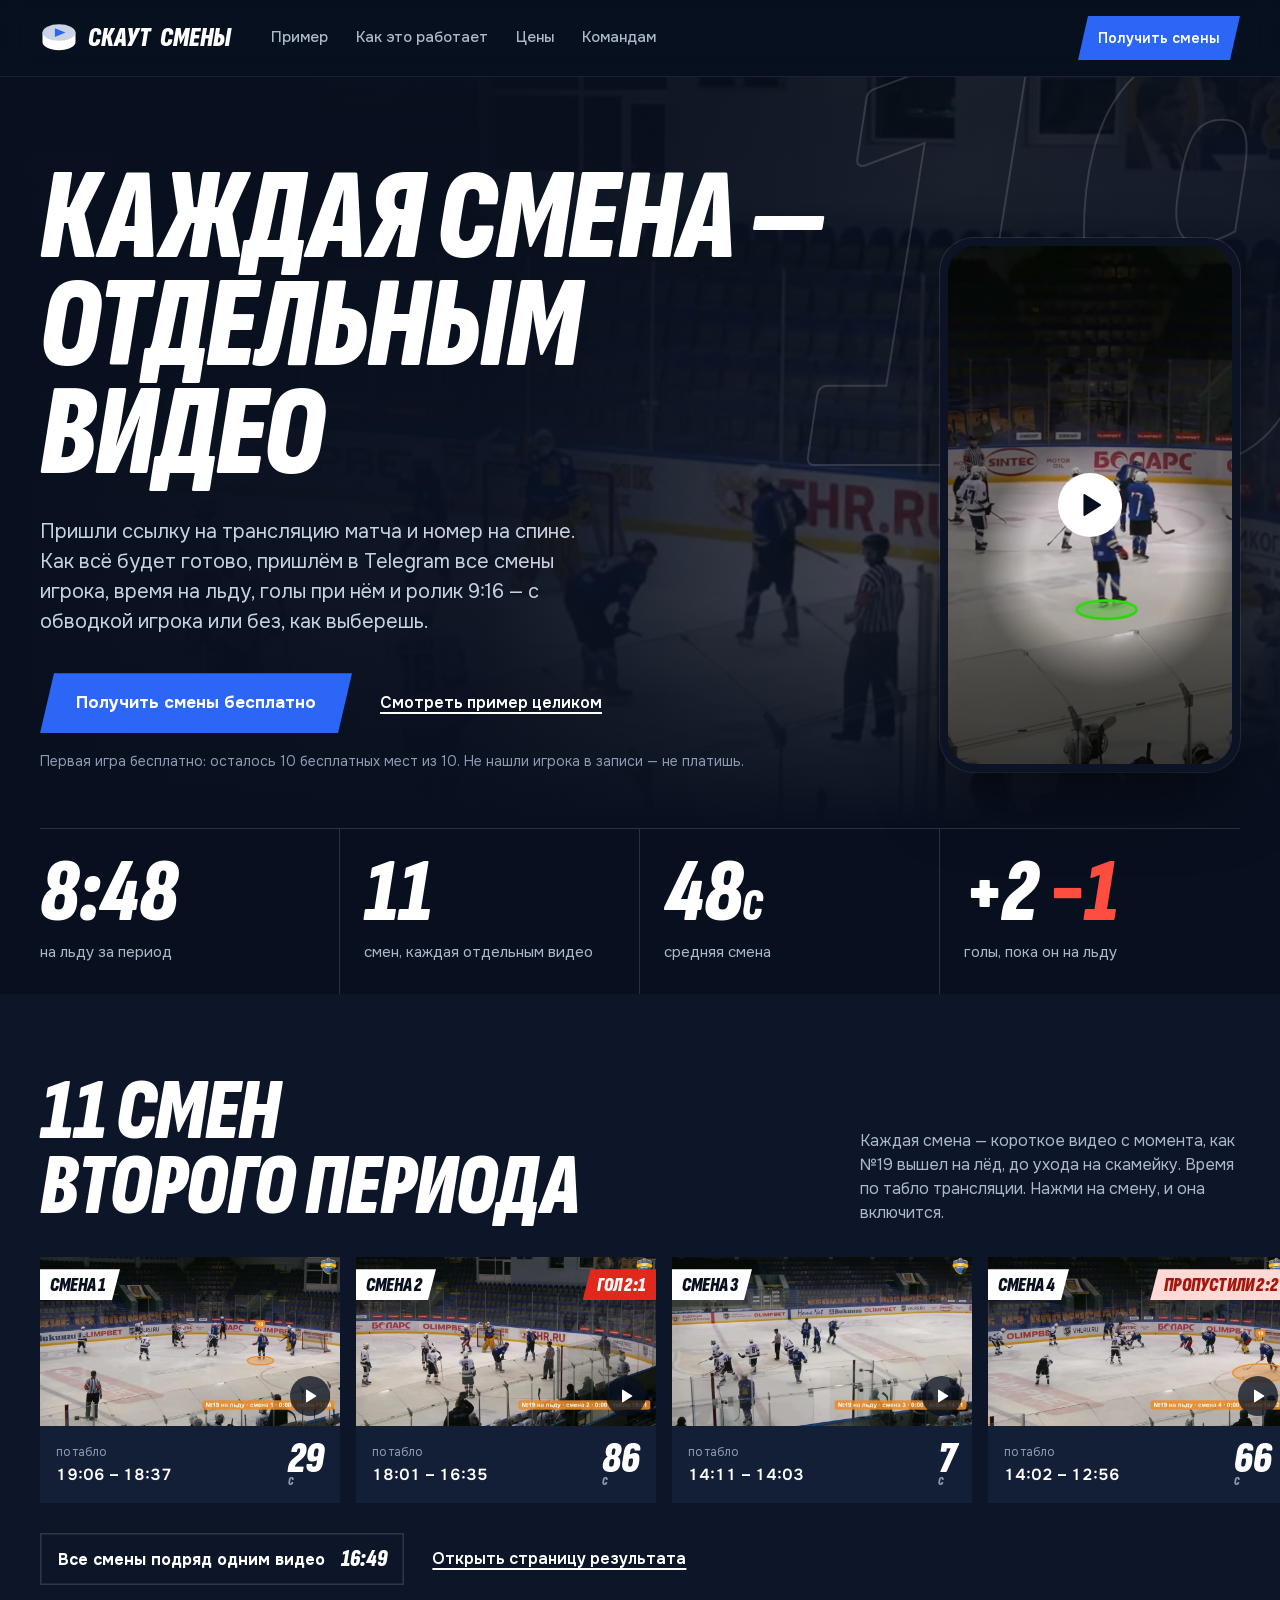
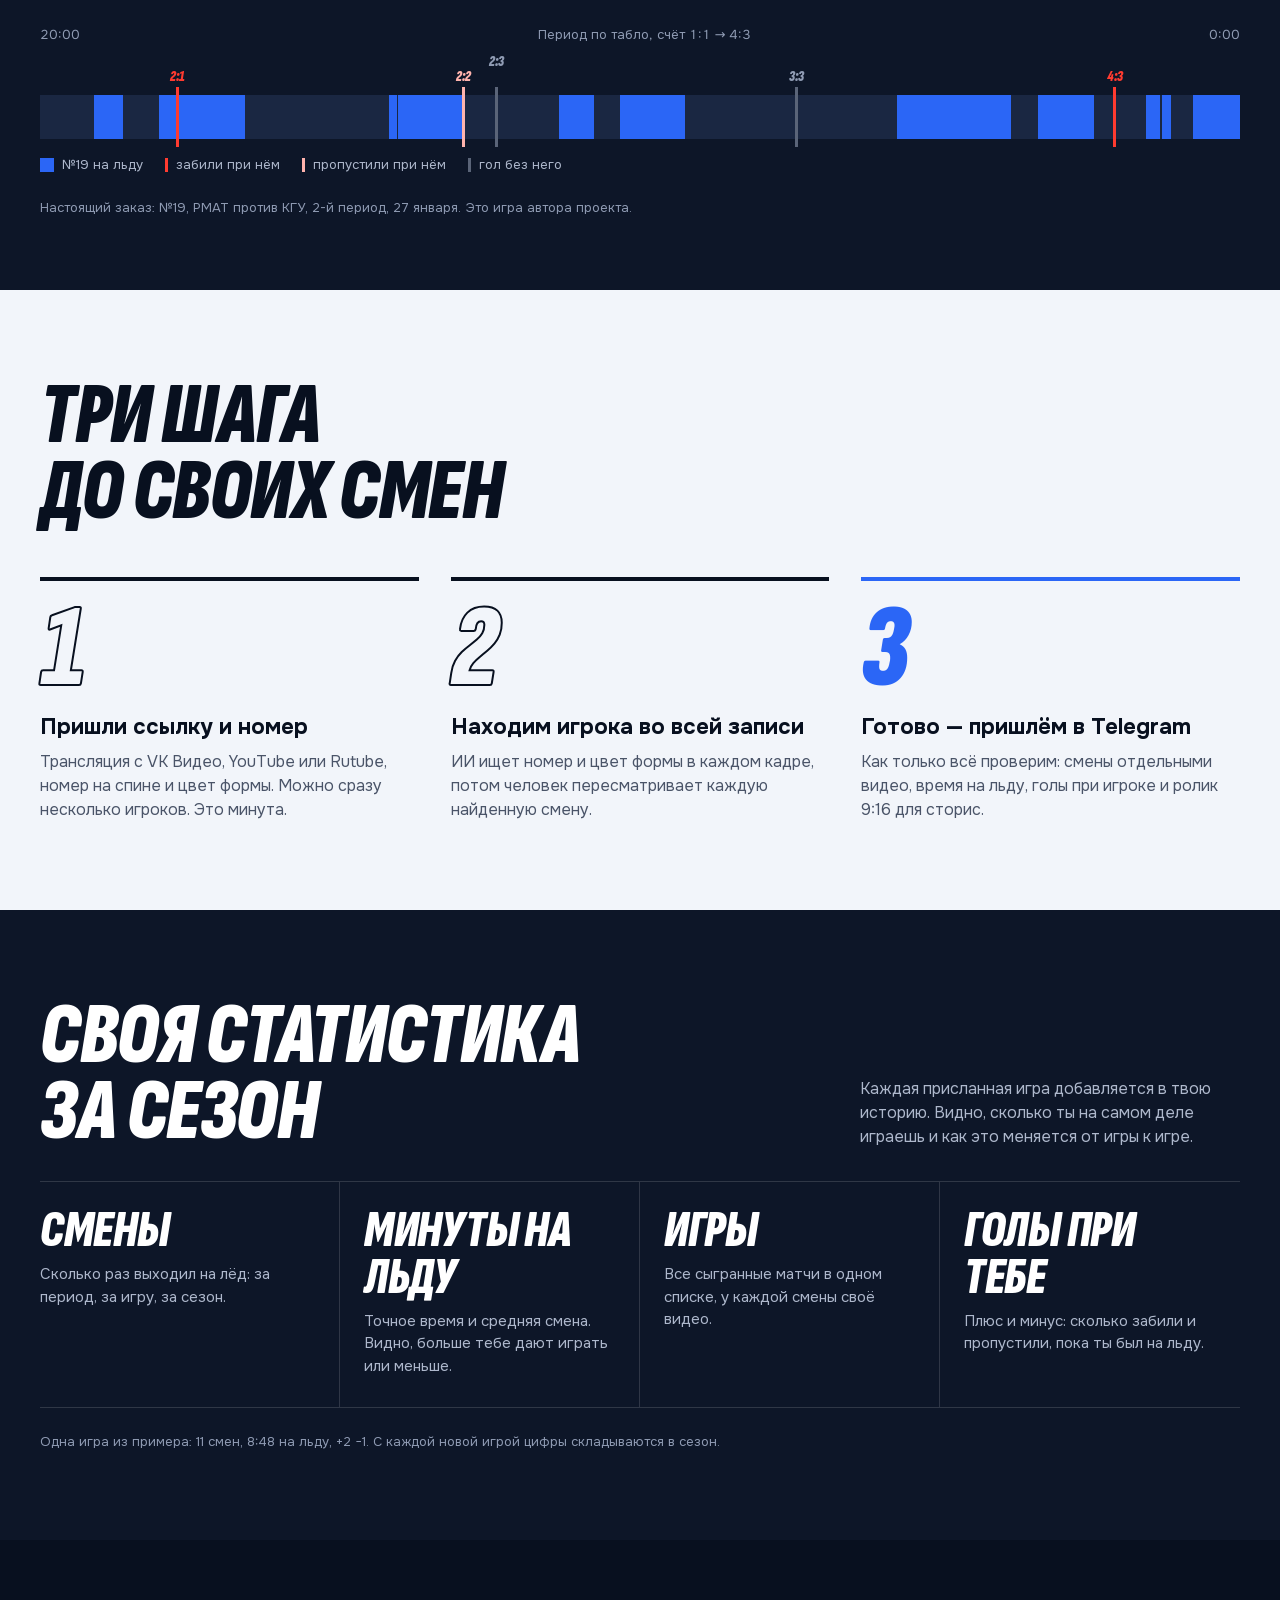
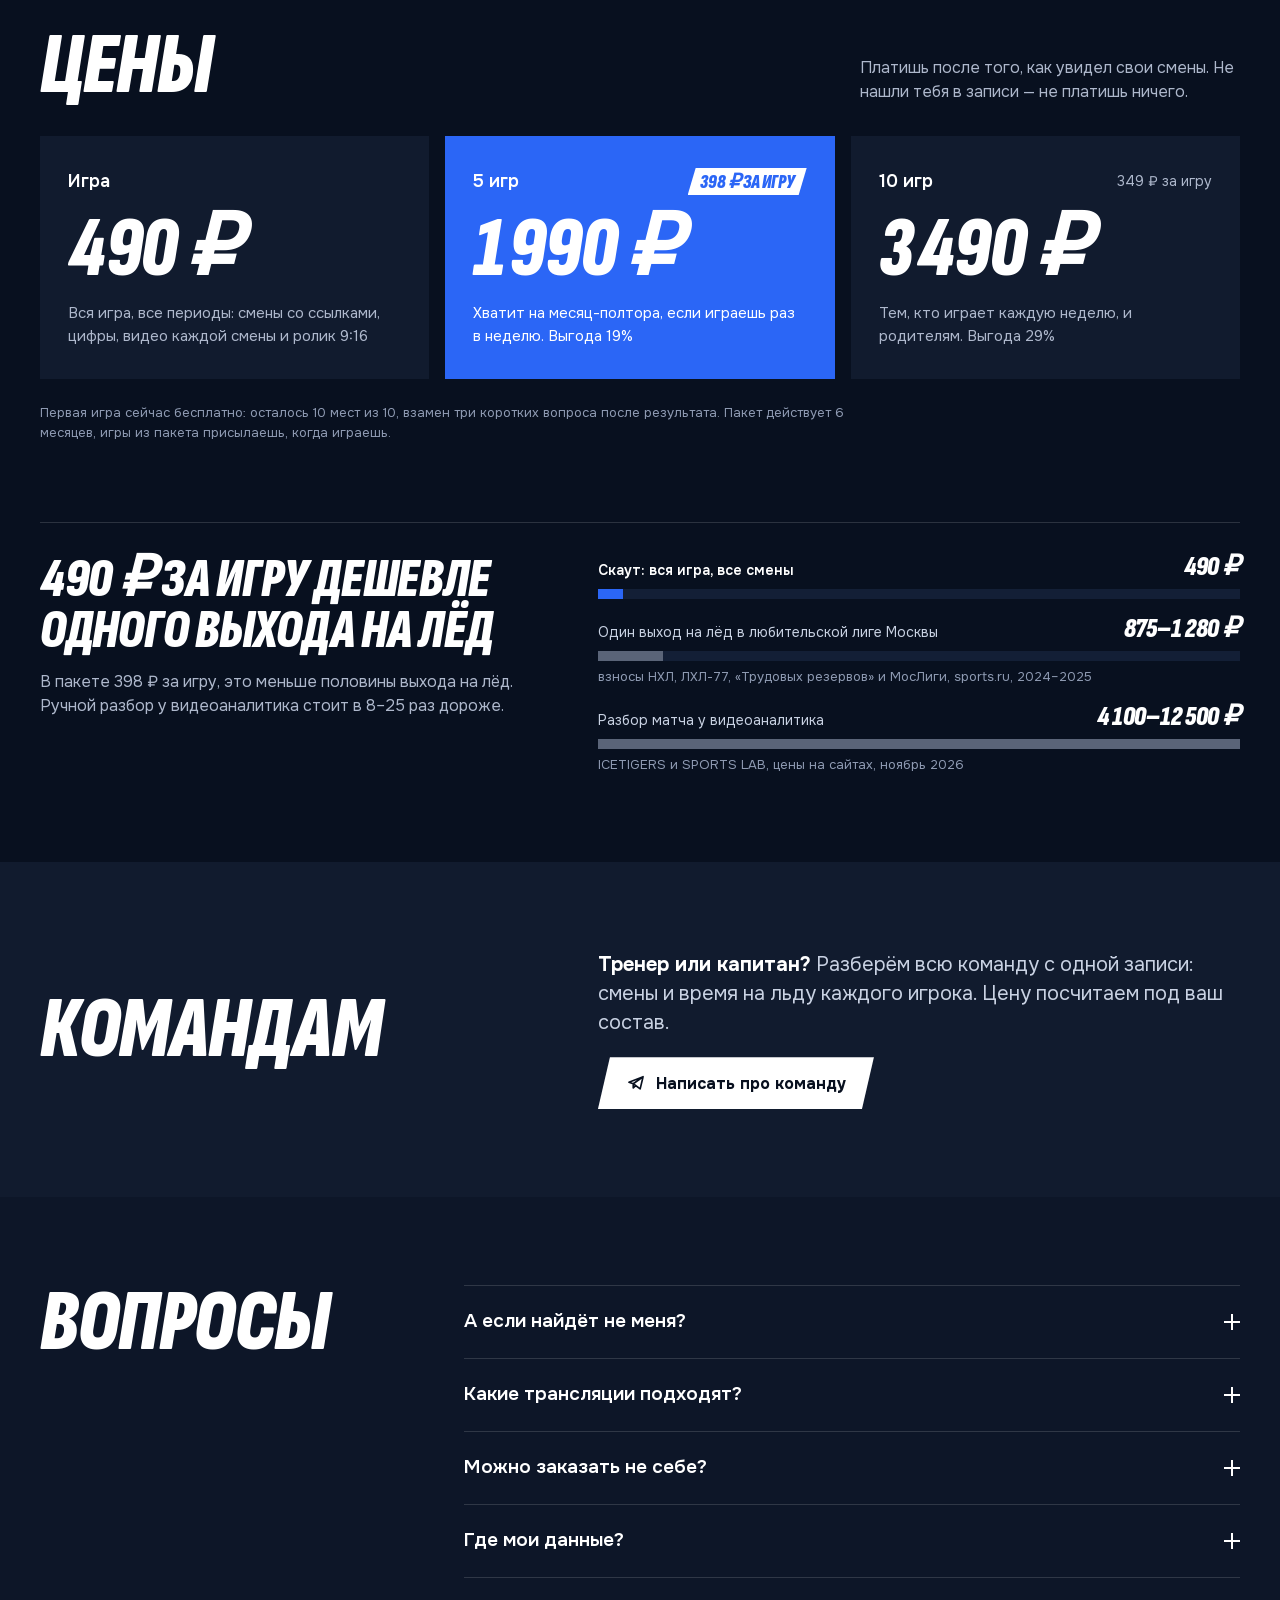
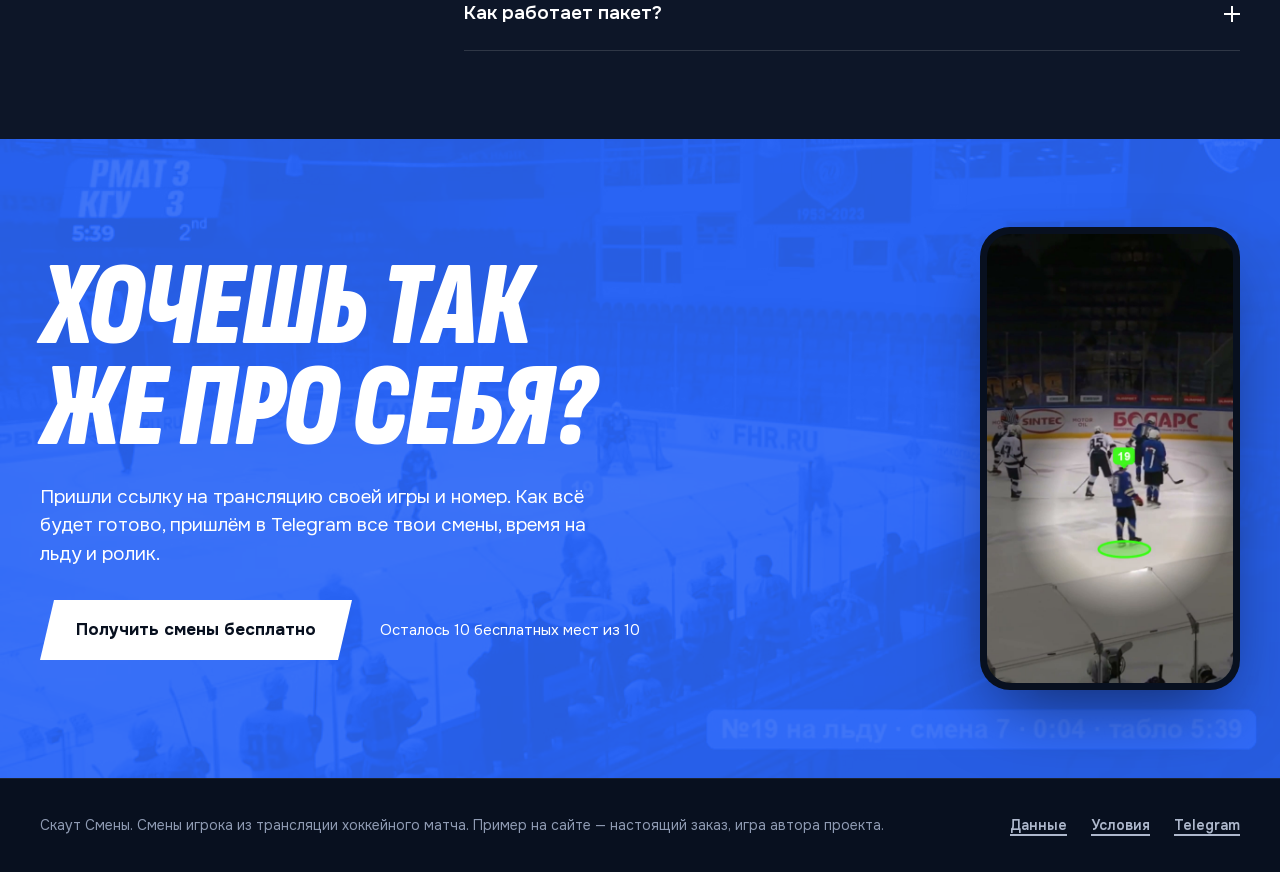
==== index.html @ 8a764e5a "Картинка для ссылок «Арена», счётчик Метрики (номер не задан), Rutube в админке Co-Authored-By: Clau" ====
<!doctype html>
<html lang="ru">
<head>
<meta charset="utf-8">
<meta name="viewport" content="width=device-width,initial-scale=1,viewport-fit=cover">
<meta name="robots" content="noindex,nofollow">
<meta name="theme-color" content="#08101F">
<meta name="apple-mobile-web-app-capable" content="yes">
<meta name="mobile-web-app-capable" content="yes">
<meta name="apple-mobile-web-app-status-bar-style" content="black">
<title>Скаут Смены</title>
<meta name="description" content="Пришли ссылку на трансляцию и номер. Как всё будет готово, пришлём каждую твою смену, время на льду и ролик. Первые 10 игроков бесплатно.">
<!-- Карточка ссылки в Telegram и соцсетях. При выкладке на домен замени адреса картинок на полные (https://домен/assets/og.png): Telegram не берёт относительные. -->
<meta property="og:url" content="https://uistelmakh.github.io/skaut/">
<meta property="og:type" content="website">
<meta property="og:site_name" content="Скаут Смены">
<meta property="og:title" content="Каждая смена игрока отдельным видео — Скаут Смены">
<meta property="og:description" content="Пришли ссылку на игру и номер. Как всё будет готово — в Telegram каждая смена, время на льду и ролик.">
<meta property="og:image" content="https://uistelmakh.github.io/skaut/assets/og-arena.png">
<meta property="og:image:width" content="1200">
<meta property="og:image:height" content="630">
<meta property="og:locale" content="ru_RU">
<meta name="twitter:card" content="summary_large_image">
<meta name="twitter:title" content="Каждая смена игрока отдельным видео — Скаут Смены">
<meta name="twitter:description" content="Пришли ссылку на игру и номер. Как всё будет готово — в Telegram каждая смена, время на льду и ролик.">
<meta name="twitter:image" content="https://uistelmakh.github.io/skaut/assets/og-arena.png">
<link rel="icon" href="assets/mark.svg" type="image/svg+xml">
<link rel="icon" href="assets/favicon.png" type="image/png" sizes="64x64">
<link rel="apple-touch-icon" href="assets/apple-touch-icon.png">
<link rel="preload" href="assets/fonts/sofia-italic-cyrillic.woff2" as="font" type="font/woff2" crossorigin>
<link rel="preload" href="assets/fonts/onest-normal-cyrillic.woff2" as="font" type="font/woff2" crossorigin>
<link rel="preload" href="media/frames/shift_02.jpg" as="image" fetchpriority="high">
<link rel="stylesheet" href="assets/fonts/fonts.css">
<link rel="stylesheet" href="assets/app.css?v=20261121f">
</head>
<body>
<a class="skip" href="#view">К содержимому</a>


<header class="top" id="top">
  <div class="wrap top-in">
    <a class="logo" href="#/" title="На главную">
      <svg class="logo-mark" viewBox="0 0 64 56" aria-hidden="true"><path class="lm-body" d="M4 18v16c0 7.7 12.5 14 28 14s28-6.3 28-14V18"/><ellipse class="lm-top" cx="32" cy="18" rx="28" ry="14"/><path class="lm-play" d="M25 10.5 L43 18 L25 25.5 Z"/></svg>
      <span class="logo-name" data-brand="name"></span> <span class="logo-prod" data-brand="product"></span>
    </a>
    <nav class="top-nav" aria-label="Разделы">
      <a href="#/result" data-nav="result">Пример</a>
      <a href="#/" data-jump="how">Как это работает</a>
      <a href="#/" data-jump="prices">Цены</a>
      <a href="#/" data-jump="team">Командам</a>
    </nav>
    <a class="btn btn--small btn--accent top-cta" href="#/order"><span>Получить смены<span class="cta-tail"> бесплатно</span></span></a>
  </div>
</header>

<main id="view" tabindex="-1"></main>
<noscript>
  <div class="noscript">
    <h1>Скаут Смены</h1>
    <p>Все твои смены из трансляции хоккейной игры: каждая смена ссылкой, время на льду и ролик. Пришли ссылку на игру и номер.</p>
    <p>Страница работает на JavaScript. Включи его в браузере или сразу <a href="https://t.me/sergeistelmakh">напиши в Telegram @sergeistelmakh</a>.</p>
  </div>
</noscript>

<nav class="dock" aria-label="Быстрая навигация">
  <a href="#/" data-nav="home"><svg viewBox="0 0 24 24" aria-hidden="true"><path d="M4 11.5 12 5l8 6.5V20h-5.5v-5h-5v5H4z"/></svg><span>Главная</span></a>
  <a href="#/result" data-nav="result"><svg viewBox="0 0 24 24" aria-hidden="true"><circle cx="12" cy="7" r="3.2"/><ellipse cx="12" cy="17" rx="8" ry="3.4"/></svg><span>Пример</span></a>
  <a href="#/order" data-nav="order"><svg viewBox="0 0 24 24" aria-hidden="true"><path d="M12 5v14M5 12h14"/></svg><span>Получить</span></a>
</nav>

<!-- Плеер смены: шторка снизу на телефоне, окно по центру на десктопе -->
<div class="sheet" id="sheet" hidden>
  <div class="sheet-back" data-close></div>
  <section class="sheet-card" role="dialog" aria-modal="true" aria-labelledby="sheet-title">
    <div class="sheet-grab" aria-hidden="true"></div>
    <div class="sheet-video"><video id="sheet-video" playsinline controls preload="metadata" aria-label="Видео смены"></video></div>
    <div class="sheet-body">
      <div class="sheet-head">
        <h2 id="sheet-title"></h2>
        <button class="icon-btn" data-close aria-label="Закрыть"><svg viewBox="0 0 24 24" aria-hidden="true"><path d="M6 6l12 12M18 6 6 18"/></svg></button>
      </div>
      <p class="sheet-meta" id="sheet-meta"></p>
      <div class="sheet-actions" id="sheet-actions"></div>
      <div class="sheet-nav" id="sheet-nav"></div>
    </div>
    <div class="sheet-modal" id="sheet-modal"></div>
  </section>
</div>

<div class="toast" id="toast" role="status" aria-live="polite"></div>

<!-- ?v=… — версия файлов: браузер не берёт старые из кэша. Менять при каждой выкладке (и ASSET_V в app.js) -->
<script src="assets/config.js?v=20261121f"></script>
<script src="data/order.js?v=20261121f"></script>
<script src="assets/store.js?v=20261121f"></script>
<script src="assets/gpu.js?v=20261121f"></script>
<!-- Админка (assets/admin.js, admin.css, data/admin_demo.js) грузится только по адресу админки: клиенту она не нужна -->
<script src="assets/app.js?v=20261121f"></script>
</body>
</html>
---- assets/fonts/fonts.css ----
/* Шрифты Google Fonts (лицензия OFL), лежат локально, чтобы прототип работал без интернета */
@font-face {
  font-family: 'Sofia Sans Extra Condensed';
  font-style: italic;
  font-weight: 1 1000;
  font-display: swap;
  src: url(sofia-italic-cyrillic.woff2) format('woff2');
  unicode-range: U+0301, U+0400-045F, U+0490-0491, U+04B0-04B1, U+2116;
}
@font-face {
  font-family: 'Sofia Sans Extra Condensed';
  font-style: italic;
  font-weight: 1 1000;
  font-display: swap;
  src: url(sofia-italic-latin-ext.woff2) format('woff2');
  unicode-range: U+0100-02BA, U+02BD-02C5, U+02C7-02CC, U+02CE-02D7, U+02DD-02FF, U+0304, U+0308, U+0329, U+1D00-1DBF, U+1E00-1E9F, U+1EF2-1EFF, U+2020, U+20A0-20AB, U+20AD-20C4, U+2113, U+2C60-2C7F, U+A720-A7FF;
}
@font-face {
  font-family: 'Sofia Sans Extra Condensed';
  font-style: italic;
  font-weight: 1 1000;
  font-display: swap;
  src: url(sofia-italic-latin.woff2) format('woff2');
  unicode-range: U+0000-00FF, U+0131, U+0152-0153, U+02BB-02BC, U+02C6, U+02DA, U+02DC, U+0304, U+0308, U+0329, U+2000-206F, U+20AC, U+2122, U+2191, U+2193, U+2212, U+2215, U+FEFF, U+FFFD;
}
@font-face {
  font-family: 'Sofia Sans Extra Condensed';
  font-style: normal;
  font-weight: 1 1000;
  font-display: swap;
  src: url(sofia-normal-cyrillic.woff2) format('woff2');
  unicode-range: U+0301, U+0400-045F, U+0490-0491, U+04B0-04B1, U+2116;
}
@font-face {
  font-family: 'Sofia Sans Extra Condensed';
  font-style: normal;
  font-weight: 1 1000;
  font-display: swap;
  src: url(sofia-normal-latin-ext.woff2) format('woff2');
  unicode-range: U+0100-02BA, U+02BD-02C5, U+02C7-02CC, U+02CE-02D7, U+02DD-02FF, U+0304, U+0308, U+0329, U+1D00-1DBF, U+1E00-1E9F, U+1EF2-1EFF, U+2020, U+20A0-20AB, U+20AD-20C4, U+2113, U+2C60-2C7F, U+A720-A7FF;
}
@font-face {
  font-family: 'Sofia Sans Extra Condensed';
  font-style: normal;
  font-weight: 1 1000;
  font-display: swap;
  src: url(sofia-normal-latin.woff2) format('woff2');
  unicode-range: U+0000-00FF, U+0131, U+0152-0153, U+02BB-02BC, U+02C6, U+02DA, U+02DC, U+0304, U+0308, U+0329, U+2000-206F, U+20AC, U+2122, U+2191, U+2193, U+2212, U+2215, U+FEFF, U+FFFD;
}
@font-face {
  font-family: 'Onest';
  font-style: normal;
  font-weight: 100 900;
  font-display: swap;
  src: url(onest-normal-cyrillic.woff2) format('woff2');
  unicode-range: U+0301, U+0400-045F, U+0490-0491, U+04B0-04B1, U+2116;
}
@font-face {
  font-family: 'Onest';
  font-style: normal;
  font-weight: 100 900;
  font-display: swap;
  src: url(onest-normal-latin-ext.woff2) format('woff2');
  unicode-range: U+0100-02BA, U+02BD-02C5, U+02C7-02CC, U+02CE-02D7, U+02DD-02FF, U+0304, U+0308, U+0329, U+1D00-1DBF, U+1E00-1E9F, U+1EF2-1EFF, U+2020, U+20A0-20AB, U+20AD-20C4, U+2113, U+2C60-2C7F, U+A720-A7FF;
}
@font-face {
  font-family: 'Onest';
  font-style: normal;
  font-weight: 100 900;
  font-display: swap;
  src: url(onest-normal-latin.woff2) format('woff2');
  unicode-range: U+0000-00FF, U+0131, U+0152-0153, U+02BB-02BC, U+02C6, U+02DA, U+02DC, U+0304, U+0308, U+0329, U+2000-206F, U+20AC, U+2122, U+2191, U+2193, U+2212, U+2215, U+FEFF, U+FFFD;
}
@font-face {
  font-family: 'Unbounded';
  font-style: normal;
  font-weight: 200 900;
  font-display: swap;
  src: url(unbounded-normal-cyrillic.woff2) format('woff2');
  unicode-range: U+0301, U+0400-045F, U+0490-0491, U+04B0-04B1, U+2116;
}
@font-face {
  font-family: 'Unbounded';
  font-style: normal;
  font-weight: 200 900;
  font-display: swap;
  src: url(unbounded-normal-latin-ext.woff2) format('woff2');
  unicode-range: U+0100-02BA, U+02BD-02C5, U+02C7-02CC, U+02CE-02D7, U+02DD-02FF, U+0304, U+0308, U+0329, U+1D00-1DBF, U+1E00-1E9F, U+1EF2-1EFF, U+2020, U+20A0-20AB, U+20AD-20C4, U+2113, U+2C60-2C7F, U+A720-A7FF;
}
@font-face {
  font-family: 'Unbounded';
  font-style: normal;
  font-weight: 200 900;
  font-display: swap;
  src: url(unbounded-normal-latin.woff2) format('woff2');
  unicode-range: U+0000-00FF, U+0131, U+0152-0153, U+02BB-02BC, U+02C6, U+02DA, U+02DC, U+0304, U+0308, U+0329, U+2000-206F, U+20AC, U+2122, U+2191, U+2193, U+2212, U+2215, U+FEFF, U+FFFD;
}
@font-face {
  font-family: 'Manrope';
  font-style: normal;
  font-weight: 200 800;
  font-display: swap;
  src: url(manrope-normal-cyrillic.woff2) format('woff2');
  unicode-range: U+0301, U+0400-045F, U+0490-0491, U+04B0-04B1, U+2116;
}
@font-face {
  font-family: 'Manrope';
  font-style: normal;
  font-weight: 200 800;
  font-display: swap;
  src: url(manrope-normal-latin-ext.woff2) format('woff2');
  unicode-range: U+0100-02BA, U+02BD-02C5, U+02C7-02CC, U+02CE-02D7, U+02DD-02FF, U+0304, U+0308, U+0329, U+1D00-1DBF, U+1E00-1E9F, U+1EF2-1EFF, U+2020, U+20A0-20AB, U+20AD-20C4, U+2113, U+2C60-2C7F, U+A720-A7FF;
}
@font-face {
  font-family: 'Manrope';
  font-style: normal;
  font-weight: 200 800;
  font-display: swap;
  src: url(manrope-normal-latin.woff2) format('woff2');
  unicode-range: U+0000-00FF, U+0131, U+0152-0153, U+02BB-02BC, U+02C6, U+02DA, U+02DC, U+0304, U+0308, U+0329, U+2000-206F, U+20AC, U+2122, U+2191, U+2193, U+2212, U+2215, U+FEFF, U+FFFD;
}
---- assets/app.css ----
/* Направление «Арена» (docs/design/DESIGN.md, макеты Claude Design). Ночной синий, как эфир НХЛ:
   огромные наклонные заголовки капсом, кадр трансляции во весь экран, цифры как графика эфира.
   Синий — действие, красный — голы и ошибки, неон (--mark) — только обводка игрока и «№19 найден». */
:root {
  --night: #08101F;               /* фон страниц */
  --s1: #0D1628; --s2: #111B2E; --s3: #131F36; --s4: #1A2742;   /* поверхности по глубине */
  --paper: #F2F5FA;               /* светлая секция для ритма */
  --ink: #08101F; --ink-2: #4A5468;
  --fg: #FFFFFF; --fg-2: #C9D2E3; --mute: #AEB8CC; --mute-2: #8F9BB3;
  --line: rgba(255, 255, 255, .14); --line-2: rgba(255, 255, 255, .08); --line-light: #CBD3E1;
  --blue: #2B66F6;                /* кнопки и синяя плашка: белый текст на нём не ниже 4.5:1 */
  --blue-dk: #2157DC; --blue-hi: #BFD0FF;
  --goal: #FF3B30;                /* черты голов на шкале */
  --goal-tag: #E0281C;            /* плашка «гол»: белый текст не ниже 4.5:1 */
  --bad: #C42B1F; --bad-dk: #FF8A80;   /* ошибка на белом и на тёмном */
  --mark: #3DFF2E;
  --display: "Sofia Sans Extra Condensed", "Arial Narrow", sans-serif;
  --text: "Onest", system-ui, -apple-system, "Segoe UI", sans-serif;
  --gut: 16px;
  --ease: cubic-bezier(.2, .8, .2, 1);
  --dock-h: calc(58px + env(safe-area-inset-bottom, 0px));
  --focus: var(--blue-hi);
}

/* ---------- основа ---------- */
* { box-sizing: border-box; }
html { -webkit-text-size-adjust: 100%; scroll-behavior: smooth; scroll-padding: 90px 0 150px; background: var(--night); }
body {
  margin: 0; background: var(--night); color: var(--fg);
  font: 400 16px/1.5 var(--text); -webkit-font-smoothing: antialiased; text-rendering: optimizeLegibility;
  overflow-x: hidden;
}
img, video, svg { display: block; max-width: 100%; }
a { color: inherit; text-decoration: none; }
button { font: inherit; color: inherit; background: none; border: 0; padding: 0; cursor: pointer; }
h1, h2, h3, p { margin: 0; }
:focus-visible { outline: 3px solid var(--focus); outline-offset: 3px; }
[hidden] { display: none !important; }
.skip { position: absolute; left: -999px; }
.skip:focus { left: 12px; top: 12px; z-index: 100; background: #fff; color: var(--ink); padding: 10px 14px; }
.vh { position: absolute; width: 1px; height: 1px; overflow: hidden; clip-path: inset(50%); white-space: nowrap; }
main { display: block; min-height: 80vh; outline: none; padding-bottom: var(--dock-h); }
.wrap { width: 100%; max-width: 1280px; margin: 0 auto; padding: 0 var(--gut); }
.noscript { max-width: 640px; margin: 0 auto; padding: 48px 20px; display: grid; gap: 16px; }
.noscript h1 { font: italic 900 56px/.9 var(--display); text-transform: uppercase; }
.noscript a { font-weight: 700; text-decoration: underline; }

/* ---------- типографика ---------- */
/* .d — заголовок «Арены»: сжатый наклонный капс. .num — цифры табло (их же берёт админка) */
.d, .d2, .d3 { font-family: var(--display); font-style: italic; font-weight: 900; text-transform: uppercase; line-height: .86; letter-spacing: -.005em; }
.d small { font-size: .5em; }
.num { font-family: var(--display); font-weight: 900; line-height: .86; letter-spacing: -.005em; font-variant-numeric: tabular-nums lining-nums; }
.d2 { font-size: clamp(48px, 13vw, 64px); overflow-wrap: break-word; }
.d3 { font-size: 32px; line-height: .9; }
.lead { font-size: 17px; line-height: 1.5; color: var(--fg-2); max-width: 36em; }
.cap { font-size: 13px; color: var(--mute); }
.note { margin-top: 24px; font-size: 13px; line-height: 1.5; color: var(--mute-2); max-width: 62em; }
.sec-title { font-size: clamp(44px, 14vw, 56px); }
.sec-head { display: flex; flex-wrap: wrap; align-items: flex-end; justify-content: space-between; gap: 16px 24px; margin-bottom: 24px; }
.sec-head p { max-width: 380px; font-size: 16px; color: var(--mute); }
.blk-head { display: flex; flex-wrap: wrap; justify-content: space-between; align-items: baseline; gap: 8px 16px; margin-bottom: 20px; }
.blk-head span { font-size: 13px; color: var(--mute-2); }
.blk-title { font-size: 40px; }

/* ---------- кнопки, ссылки, плашки ---------- */
/* скошенная кнопка: наклон рисует подложка ::before, поэтому рамка фокуса не обрезается */
.btn {
  --bg: #fff; --fg: var(--ink);
  position: relative; isolation: isolate; display: inline-flex; align-items: center; justify-content: center; gap: 10px;
  min-height: 52px; padding: 0 28px; color: var(--fg); font: 700 16px/1.2 var(--text); white-space: nowrap; text-align: center;
}
.btn::before { content: ""; position: absolute; inset: 0; z-index: -1; background: var(--bg); clip-path: polygon(12px 0, 100% 0, calc(100% - 12px) 100%, 0 100%); transition: background .15s; }
.btn:hover { --bg: #DCE5FF; }
.btn:active { transform: translateY(1px); }
.btn--accent { --bg: var(--blue); --fg: #fff; }
.btn--accent:hover { --bg: var(--blue-dk); }
.btn--line, .btn--ghost { --bg: transparent; --fg: currentColor; color: inherit; }
.btn--line::before, .btn--ghost::before { clip-path: none; box-shadow: inset 0 0 0 1.5px var(--line); }
.btn--line:hover, .btn--ghost:hover { --bg: var(--line-2); }
.btn--line .d { font-size: 24px; }
.btn--big { min-height: 60px; padding: 0 36px; font-size: 17px; max-width: 100%; white-space: normal; }
.btn--big::before { clip-path: polygon(14px 0, 100% 0, calc(100% - 14px) 100%, 0 100%); }
.btn--small { min-height: 44px; padding: 0 20px; font-size: 14px; font-weight: 600; }
.btn--small::before { clip-path: polygon(10px 0, 100% 0, calc(100% - 10px) 100%, 0 100%); }
.btn svg, .icon-btn svg { width: 20px; height: 20px; flex: none; fill: none; stroke: currentColor; stroke-width: 2; stroke-linecap: round; stroke-linejoin: round; }
.icon-btn { width: 44px; height: 44px; display: grid; place-items: center; background: var(--line-2); }
.icon-btn:hover { background: var(--line); }
.link { position: relative; font-weight: 600; text-decoration: underline; text-decoration-thickness: 1.5px; text-underline-offset: 4px; padding-block: 11px; margin-block: -11px; }   /* область нажатия 44 px без сдвига строки */
.link:hover { color: var(--blue-hi); }
.cta-row { display: flex; flex-wrap: wrap; align-items: center; gap: 16px 28px; }
.hero-cta { display: flex; flex-wrap: wrap; align-items: center; gap: 16px 24px; margin-top: 12px; }
.slant { clip-path: polygon(8px 0, 100% 0, calc(100% - 8px) 100%, 0 100%); }
/* голы: забили — красная плашка, пропустили — бледно-красная с тёмно-красным текстом */
.tag { display: inline-flex; align-items: center; padding: 4px 10px 3px; font: italic 900 18px/1 var(--display); text-transform: uppercase; letter-spacing: .01em; white-space: nowrap; vertical-align: middle; clip-path: polygon(6px 0, 100% 0, calc(100% - 6px) 100%, 0 100%); }
.tag--plus { background: var(--goal-tag); color: #fff; }
.tag--minus { background: #FFD9D6; color: #A3170D; }
.ico-play { width: 14px; height: 14px; fill: currentColor; }
.err { margin-top: 6px; font-size: 14px; color: var(--bad-dk); }
.url-note { margin-top: 6px; font-size: 13px; font-weight: 600; display: flex; gap: 8px; align-items: flex-start; }
.url-note::before { content: ""; flex: none; width: 10px; height: 10px; margin-top: 5px; background: currentColor; }
.url-note.no { color: var(--bad); }
.opt { font-weight: 400; font-size: 13px; margin-left: 6px; }

/* ---------- строка счёта сверху, как на сайтах лиг ---------- */

/* ---------- шапка и нижнее меню ---------- */
.top { position: sticky; top: 0; z-index: 30; background: rgba(8, 16, 31, .94); backdrop-filter: blur(12px); -webkit-backdrop-filter: blur(12px); border-bottom: 1px solid var(--line-2); }
.top-in { display: flex; align-items: center; justify-content: space-between; gap: 16px; height: 60px; }
.logo { display: inline-flex; align-items: center; gap: 8px; min-height: 44px; font: italic 900 24px/1 var(--display); text-transform: uppercase; white-space: nowrap; }
/* знак: шайба сбоку, на ней кнопка «смотреть» (макет — артборд «Логотип» в Claude Design) */
.logo-mark { width: 32px; height: 28px; flex: none; }
.lm-body { fill: #fff; }
.lm-top { fill: #C9D3E6; }
.lm-play { fill: var(--blue); }
.top-nav { display: none; }
.top-cta .cta-tail { display: none; }
body[data-route="order"] .top-cta { visibility: hidden; }
body[data-route="gate"] .top-nav, body[data-route="gate"] .top-cta, body[data-route="gate"] .dock { display: none; }

.dock {
  position: fixed; z-index: 40; left: 0; right: 0; bottom: 0; display: grid; grid-template-columns: repeat(3, 1fr);
  padding: 0 max(8px, env(safe-area-inset-left, 0px)) env(safe-area-inset-bottom, 0px) max(8px, env(safe-area-inset-right, 0px));
  background: rgba(8, 16, 31, .96); backdrop-filter: blur(16px); -webkit-backdrop-filter: blur(16px);
  border-top: 1px solid var(--line); transition: transform .3s var(--ease);
}
.dock a { position: relative; display: flex; flex-direction: column; align-items: center; justify-content: center; gap: 3px; height: 58px; font-size: 11px; font-weight: 600; color: var(--mute); }
.dock svg { width: 22px; height: 22px; fill: none; stroke: currentColor; stroke-width: 1.9; stroke-linecap: round; stroke-linejoin: round; }
.dock a.on { color: #fff; }
.dock a.on::before { content: ""; position: absolute; top: -1px; left: 50%; width: 32px; height: 3px; margin-left: -16px; background: var(--blue); }
.dock a:focus-visible { outline-offset: -4px; }
body.dock-off .dock { transform: translateY(110%); }
body[data-route="order"] { --dock-h: 0px; }
body[data-route="order"] .dock { display: none; }

/* ---------- герой: кадр трансляции во весь экран, тёмная вуаль, контурный номер ---------- */
.hero { position: relative; overflow: hidden; isolation: isolate; background: var(--night); }
.hero-bg { position: absolute; inset: 0; z-index: -3; width: 100%; height: 100%; max-width: none; object-fit: cover; opacity: .35; }
.hero-scrim { position: absolute; inset: 0; z-index: -2; background: linear-gradient(180deg, rgba(8, 16, 31, .6) 0%, var(--night) 80%); }
.ghost-n { position: absolute; z-index: -1; line-height: .8; color: transparent; -webkit-text-stroke: 1.5px rgba(255, 255, 255, .14); pointer-events: none; user-select: none; -webkit-user-select: none; }
.hero-ghost { right: -30px; top: 10px; font-size: 300px; }
.hero-in { display: grid; grid-template-areas: "text" "stats" "phone"; gap: 28px; padding-top: 32px; padding-bottom: 32px; }
.hero-text { grid-area: text; min-width: 0; }
.hero-title { font-size: min(72px, 19vw); line-height: .84; }
.hero-sub { margin-top: 18px; max-width: 560px; font-size: 16px; line-height: 1.5; color: var(--fg-2); }
.hero-text .cta-row { margin-top: 24px; }
.hero-text .btn--big { width: 100%; }
.hero-trust { margin-top: 14px; font-size: 13px; line-height: 1.5; color: var(--mute-2); }
.hero-phone { grid-area: phone; position: relative; justify-self: center; margin: 0; }

/* телефон с роликом 9:16 */
.phone { width: 236px; aspect-ratio: 300 / 534; padding: 6px; border-radius: 28px; background: #0B1324; box-shadow: 0 30px 80px -20px rgba(0, 0, 0, .7), 0 0 0 1px rgba(255, 255, 255, .12); }
.phone > img, .phone .reel { width: 100%; height: 100%; object-fit: cover; border-radius: 22px; }
.reel { position: relative; overflow: hidden; background: #000; }
.reel video { width: 100%; height: 100%; object-fit: cover; }
.reel-play { position: absolute; inset: 0; display: grid; place-items: center; background: linear-gradient(transparent 55%, rgba(0, 0, 0, .45)); transition: opacity .3s; }
.reel-play span { width: 64px; height: 64px; border-radius: 50%; background: #fff; display: grid; place-items: center; }
.reel-play svg { width: 24px; height: 24px; fill: var(--ink); margin-left: 4px; }
.reel-play:focus-visible { outline-offset: -8px; }
.reel.playing .reel-play { opacity: 0; pointer-events: none; }

/* цифры периода как графика трансляции */
.stats { grid-area: stats; list-style: none; margin: 0; padding: 0; display: grid; grid-template-columns: repeat(2, minmax(0, 1fr)); border-top: 1px solid var(--line); }
.stats li { min-width: 0; padding: 18px 12px 18px 0; border-bottom: 1px solid var(--line); }
.stats li:nth-child(odd) { border-right: 1px solid var(--line); }
.stats li:nth-child(even) { padding-left: 16px; }
.stats li:nth-child(n+3) { border-bottom: 0; }
.stats b { display: block; font-size: 64px; line-height: .85; white-space: nowrap; }
.stats em { font-style: inherit; color: #FF4D40; }
.stats span { display: block; margin-top: 6px; font-size: 13px; color: var(--mute); }

/* ---------- секции ---------- */
.band { padding: 48px 0; background: var(--night); }
.band--2 { background: var(--s1); }
.band--3 { background: var(--s2); }
.band--light { background: var(--paper); color: var(--ink); --focus: var(--blue); }
.band--light .sec-title { margin-bottom: 24px; }

/* лента смен: прокручивается внутри своей полосы */
.rail { display: grid; grid-auto-flow: column; grid-auto-columns: 260px; gap: 12px; overflow-x: auto; overscroll-behavior-x: contain; scroll-snap-type: x proximity; margin: 0 calc(var(--gut) * -1); padding: 0 var(--gut) 10px; scroll-padding: 0 var(--gut); scrollbar-width: thin; scrollbar-color: var(--s4) transparent; }
.card { display: block; width: 100%; text-align: left; background: var(--s3); color: #fff; scroll-snap-align: start; transition: background .15s; }
.card:hover { background: var(--s4); }
.card:focus-visible { outline-offset: -3px; }
.card.on { box-shadow: inset 0 -4px 0 var(--blue); }
.card-frame { position: relative; display: block; aspect-ratio: 16 / 9; overflow: hidden; background: var(--s4); }
.card-frame img { width: 100%; height: 100%; object-fit: cover; transition: transform .4s var(--ease); }
.card:hover .card-frame img { transform: scale(1.03); }
.card-n { position: absolute; left: 0; top: 10px; padding: 5px 12px 4px 8px; background: #fff; color: var(--ink); font: italic 900 18px/1 var(--display); text-transform: uppercase; clip-path: polygon(0 0, 100% 0, calc(100% - 7px) 100%, 0 100%); }
.card-frame .tag { position: absolute; right: 0; top: 10px; padding: 5px 8px 4px 12px; font-size: 18px; clip-path: polygon(7px 0, 100% 0, 100% 100%, 0 100%); }
.card-play { position: absolute; right: 10px; bottom: 10px; width: 40px; height: 40px; border-radius: 50%; background: rgba(8, 16, 31, .75); display: grid; place-items: center; }
.card-play svg { width: 14px; height: 14px; fill: #fff; margin-left: 2px; }
.card-foot { display: flex; align-items: flex-end; justify-content: space-between; gap: 12px; padding: 12px 14px 14px; }
.card-foot small { display: block; font-size: 12px; color: var(--mute-2); }
.card-foot b { display: block; margin-top: 2px; font-weight: 600; font-size: 15px; font-variant-numeric: tabular-nums; white-space: nowrap; }
.card-sec { font-size: 38px; line-height: .85; }
.rail-foot { display: flex; flex-wrap: wrap; align-items: center; gap: 16px 28px; margin-top: 20px; }
.rail-foot .btn { white-space: normal; text-align: left; padding: 10px 18px; gap: 16px; }

/* шкала периода: синие полосы — игрок на льду, черты — голы */
.period { margin-top: 36px; }
.tl-cap { display: flex; flex-wrap: wrap; justify-content: space-between; gap: 4px 12px; margin-bottom: 10px; font-size: 13px; color: var(--mute-2); font-variant-numeric: tabular-nums; }
.tl { position: relative; padding-top: 40px; user-select: none; -webkit-user-select: none; }
.tl-track { position: relative; height: 44px; background: var(--s3); }
.band--2 .tl-track { background: var(--s4); }
.tl-bar { position: absolute; top: 0; bottom: 0; min-width: 3px; background: var(--blue); transform-origin: left center; transition: background .15s; }
.tl-bar::after { content: ""; position: absolute; inset: -8px -4px; }
.tl-bar:hover { background: #5C8BFF; }
.tl-bar.on { background: #fff; z-index: 2; }
.tl-bar.thin { min-width: 6px; z-index: 3; }
.tl-goal { position: absolute; top: -8px; bottom: -8px; width: 3px; margin-left: -1.5px; background: var(--goal); color: var(--goal); pointer-events: none; z-index: 4; }
.tl-goal.minus { background: #FFB3AD; color: #FFB3AD; }
.tl-goal.off { background: #5A6478; color: var(--mute-2); }
.tl-goal b { position: absolute; left: 50%; bottom: calc(100% + 3px); transform: translateX(-50%); font: italic 900 15px/1 var(--display); white-space: nowrap; }
.tl-goal.up b { bottom: calc(100% + 18px); }
.tl-legend { display: flex; flex-wrap: wrap; gap: 6px 22px; margin-top: 16px; font-size: 13px; color: var(--mute); }
.tl-legend span { display: inline-flex; align-items: center; gap: 8px; }
.tl-legend i { display: inline-block; width: 3px; height: 14px; background: var(--goal); }
.tl-legend .sh i { width: 14px; background: var(--blue); }
.tl-legend .minus i { background: #FFB3AD; }
.tl-legend .off i { background: #5A6478; }
.tl-legend .pick i { width: 14px; background: #fff; }
/* единственное движение главной: полосы смен прорисовываются по очереди, когда шкала попала на экран */
.tl[data-tl]:not(.play) .tl-bar { transform: scaleX(0); }
.tl[data-tl].play .tl-bar { animation: bar .32s var(--ease) both; animation-delay: calc(var(--i) * 40ms); }
@keyframes bar { from { transform: scaleX(0); } }

/* три шага на светлой секции */
.steps { list-style: none; margin: 0; padding: 0; display: grid; }
.steps li { border-top: 4px solid var(--ink); padding: 14px 0 22px; }
.steps li.last { border-color: var(--blue); padding-bottom: 0; }
.step-n { display: block; font-size: 64px; line-height: .8; color: transparent; -webkit-text-stroke: 1.5px var(--ink); }
.steps .last .step-n { color: var(--blue); -webkit-text-stroke: 0; }
.steps h3 { margin: 10px 0 4px; font: 700 19px/1.3 var(--text); }
.steps p { font-size: 15px; line-height: 1.5; color: var(--ink-2); }

/* цены: три плитки, средняя синяя */
.prices { display: grid; gap: 12px; }
.price { min-width: 0; padding: 28px 24px; background: var(--s2); }
.price.main { background: var(--blue); --focus: #fff; }
.price-top { display: flex; justify-content: space-between; align-items: center; gap: 12px; min-height: 28px; }
.price-t { font-size: 18px; font-weight: 600; }
.price-per { font-size: 14px; color: var(--mute); }
.price-per.slant { padding: 4px 12px 3px; background: #fff; color: var(--blue); font: italic 900 20px/1 var(--display); text-transform: uppercase; }
.price-p { margin-top: 18px; font-size: 72px; white-space: nowrap; }
.price p { margin-top: 16px; font-size: 15px; line-height: 1.5; color: var(--mute); }
.price.main p { color: #fff; }
/* ценность против цены: только цифры с источником (config.js, VALUE) */
.value { display: grid; gap: 24px; margin-top: 48px; padding-top: 24px; border-top: 1px solid var(--line); }
.value-say h3 { font-size: 40px; line-height: .9; }
.value-say p { margin-top: 14px; color: var(--mute); max-width: 30em; }
.vrows { display: grid; gap: 18px; }
.vrow-head { display: flex; justify-content: space-between; align-items: baseline; gap: 12px; font-size: 14px; color: var(--fg-2); }
.vrow-head b { font-size: 28px; white-space: nowrap; color: #fff; }
.vrow.us .vrow-head { color: #fff; font-weight: 600; }
.vbar { height: 10px; margin-top: 8px; background: var(--s3); }
.vbar i { display: block; height: 100%; width: calc(var(--w) * 100%); background: #5A6478; }
.vrow.us .vbar i { background: var(--blue); }
.vrow small { display: block; margin-top: 6px; font-size: 13px; color: var(--mute-2); }

/* командам */
.team { display: grid; gap: 20px; }
.team p { font-size: 17px; line-height: 1.5; color: var(--fg-2); max-width: 40em; }
.team p b { color: #fff; }
.team .btn { margin-top: 20px; }

/* вопросы */
.faq-grid { display: grid; gap: 24px; }
.faq { border-top: 1px solid var(--line); }
.faq-item { border-bottom: 1px solid var(--line); }
.faq-item summary { display: flex; justify-content: space-between; align-items: center; gap: 16px; min-height: 64px; padding: 14px 0; font: 600 17px/1.35 var(--text); cursor: pointer; list-style: none; }
.faq-item summary::-webkit-details-marker { display: none; }
.faq-item summary::after { content: ""; flex: none; width: 16px; height: 16px; background: linear-gradient(#fff, #fff) center / 16px 2px no-repeat, linear-gradient(#fff, #fff) center / 2px 16px no-repeat; transition: transform .2s var(--ease); }
.faq-item[open] summary::after { transform: rotate(45deg); }
.faq-item p { padding: 0 0 20px; color: var(--fg-2); max-width: 44em; }

/* финальный призыв: синяя полоса, текст и телефон в сетке — ничего не налезает ни на какой ширине */
.cta-band { position: relative; overflow: hidden; isolation: isolate; background: var(--blue); color: #fff; --focus: #fff; }
.cta-bg { position: absolute; inset: 0; z-index: -1; width: 100%; height: 100%; max-width: none; object-fit: cover; opacity: .1; mix-blend-mode: luminosity; }
.cta-grid { display: grid; grid-template-columns: minmax(0, 1fr); gap: 40px; padding-top: 56px; padding-bottom: 56px; }
.cta-text { min-width: 0; container-type: inline-size; }
.cta-title { font-size: clamp(44px, 15cqi, 120px); line-height: .84; text-wrap: balance; overflow-wrap: break-word; }
.cta-text > p { margin-top: 20px; max-width: 560px; font-size: 17px; line-height: 1.5; }
.cta-text .cta-row { margin-top: 28px; }
.cta-text .cta-row span { font-size: 15px; }
.cta-text .link:hover { color: #fff; text-decoration-thickness: 3px; }
.cta-trust { margin-top: 18px; font-size: 14px; line-height: 1.5; max-width: 40em; }
.cta-phone { display: none; }

/* подвал */
.foot { padding: 32px 0; background: var(--night); border-top: 1px solid var(--line-2); }
.foot-in { display: flex; flex-wrap: wrap; justify-content: space-between; gap: 16px 32px; font-size: 14px; color: var(--mute-2); }
.foot-links { display: flex; flex-wrap: wrap; gap: 8px 24px; }
.foot-links a { color: var(--mute); }

/* ================= Результат ================= */
.r-hero-in { display: grid; grid-template-columns: minmax(0, 1fr) auto; grid-template-areas: "id jersey" "stats stats"; align-items: end; gap: 24px 16px; padding-top: 32px; padding-bottom: 32px; }
.r-id { grid-area: id; min-width: 0; }
.r-done { display: inline-flex; align-items: center; gap: 8px; margin-bottom: 14px; font-size: 13px; font-weight: 600; color: var(--fg-2); }
.r-done svg { width: 18px; height: 18px; flex: none; fill: none; stroke: var(--blue-hi); stroke-width: 2.6; stroke-linecap: round; stroke-linejoin: round; }
.r-title { font-size: clamp(64px, 18vw, 88px); line-height: .84; overflow-wrap: anywhere; }
.r-sub { margin-top: 12px; font-size: 16px; color: var(--fg-2); }
.r-hero-in .jersey { grid-area: jersey; font-size: clamp(96px, 28vw, 150px); }
.r-grid { display: grid; gap: 40px; }
.r-main, .r-side { min-width: 0; }
.r-side { display: grid; gap: 16px; justify-items: center; }
.r-side .blk-title { justify-self: start; }
.r-side .actions { justify-self: stretch; }
.r-grid + .note { margin-top: 32px; }
.picked { display: grid; gap: 16px; margin-top: 28px; scroll-margin: 90px 0 110px; }
.thumb { position: relative; display: block; width: 100%; aspect-ratio: 16 / 9; overflow: hidden; background: #000; }
.thumb img { width: 100%; height: 100%; object-fit: cover; transition: transform .5s var(--ease); }
.thumb:hover img { transform: scale(1.02); }
.thumb-play { position: absolute; left: 12px; bottom: 12px; display: inline-flex; align-items: center; gap: 8px; height: 42px; padding: 0 20px 0 16px; background: #fff; color: var(--ink); font-weight: 700; font-size: 15px; }
.len { position: absolute; right: 14px; top: 14px; font: italic 900 22px/1 var(--display); color: #fff; text-shadow: 0 1px 8px rgba(0, 0, 0, .7); }
.picked-info { display: flex; align-items: flex-end; justify-content: space-between; gap: 12px; min-width: 0; }
.picked-info h3 { font-size: 44px; }
.picked-info p { display: flex; flex-wrap: wrap; align-items: center; gap: 8px; margin-top: 8px; font-size: 14px; color: var(--fg-2); font-variant-numeric: tabular-nums; }
.picked-sec { font-size: 64px; white-space: nowrap; }
.reel-mark { display: inline-flex; align-items: center; gap: 8px; font-size: 14px; color: var(--fg-2); }
.reel-mark i { width: 22px; height: 10px; border-radius: 50%; background: color-mix(in srgb, var(--mark) 55%, transparent); box-shadow: 0 0 0 2px var(--mark); }
.actions { display: flex; flex-wrap: wrap; gap: 10px; }
.actions .btn { flex: 1 1 auto; }
.r-own { display: grid; gap: 16px; }
.panel { display: grid; gap: 14px; align-content: start; padding: 28px 24px; background: var(--s3); }
.panel p { color: var(--fg-2); }
.panel ol { margin: 0; padding-left: 22px; display: grid; gap: 6px; font-weight: 600; }
.panel .actions .btn { flex: 0 1 auto; }

/* номер с неоновой обводкой: эллипс прорисовывается один раз — движение страницы результата */
.jersey { position: relative; display: inline-grid; justify-items: center; line-height: 1; }
.jersey b { position: relative; z-index: 1; font: italic 900 1em/.8 var(--display); font-variant-numeric: lining-nums; padding: 0 .1em; }
.jersey svg { width: 1.5em; height: .5em; margin-top: -.17em; overflow: visible; }
.jersey ellipse { fill: color-mix(in srgb, var(--mark) 35%, transparent); stroke: var(--mark); stroke-width: 4.5; }
.jersey.draw ellipse { stroke-dasharray: 100; stroke-dashoffset: 100; fill-opacity: 0; animation: ring .9s .15s var(--ease) forwards; }
@keyframes ring { to { stroke-dashoffset: 0; fill-opacity: 1; } }

/* ================= Заказ: тёмная площадка со свитерами и белая панель заявки ================= */
.o2 { display: grid; gap: 12px; max-width: 1360px; padding: 12px 8px 110px; }
.o2-stage { position: relative; overflow: hidden; isolation: isolate; display: flex; flex-direction: column; gap: 20px; min-height: 460px; padding: 24px 16px 20px; background: radial-gradient(120% 80% at 50% 30%, #1B2A4A 0%, var(--s1) 60%, var(--night) 100%); }
/* разметка площадки: синие линии, красная центральная, круг вбрасывания */
.o2-mk { position: absolute; z-index: -2; pointer-events: none; }
.o2-blue, .o2-spot { top: 0; bottom: 0; width: 6px; background: rgba(47, 107, 255, .35); }
.o2-blue { left: 31%; }
.o2-spot { left: 69%; }
.o2-red { top: 0; bottom: 0; left: 50%; width: 6px; margin-left: -3px; background: rgba(255, 59, 48, .3); }
/* линии не идут через заголовок и текст: проявляются ниже, к площадке */
.o2-blue, .o2-spot, .o2-red { -webkit-mask-image: linear-gradient(180deg, transparent 0, transparent 34%, #000 56%); mask-image: linear-gradient(180deg, transparent 0, transparent 34%, #000 56%); }
.o2-circle { left: 50%; top: 52%; width: 220px; height: 220px; transform: translate(-50%, -50%); border-radius: 50%; border: 3px solid rgba(47, 107, 255, .3); }
.o2-light { left: 50%; top: 55%; width: 120%; height: 70%; transform: translate(-50%, -50%); border-radius: 50%; background: radial-gradient(closest-side, rgba(255, 255, 255, .06), rgba(255, 255, 255, 0)); }
.o2-big { right: -16px; bottom: -40px; font-size: 260px; -webkit-text-stroke-color: rgba(255, 255, 255, .08); }
.o2-foot { position: relative; order: 1; display: grid; gap: 14px; }
.o2-title { font-size: clamp(44px, 13vw, 64px); line-height: .84; }
.o2-title b { display: block; font-weight: inherit; }   /* номера — второй строкой, как в макете */
.o2-foot p { max-width: 460px; font-size: 15px; line-height: 1.5; color: var(--fg-2); }
.o2-jrow { position: relative; order: 2; display: flex; align-items: flex-end; justify-content: safe center; gap: 14px; margin: auto -16px; padding: 8px 16px 12px; overflow-x: auto; scrollbar-width: none; }
.o2-jrow::-webkit-scrollbar { display: none; }
.o2-j { flex: none; position: relative; display: flex; flex-direction: column; align-items: center; width: 96px; opacity: .72; transition: width .2s var(--ease), opacity .2s; }
.o2-j.on { width: 176px; opacity: 1; }
.o2-j:hover { opacity: 1; }
.o2-j:focus-visible { outline-offset: -2px; }
.o2-jtag { margin-bottom: 12px; padding: 6px 14px 5px; background: var(--line-2); color: var(--fg-2); font: italic 900 18px/1 var(--display); text-transform: uppercase; white-space: nowrap; clip-path: polygon(8px 0, 100% 0, calc(100% - 8px) 100%, 0 100%); transition: background .15s, color .15s; }
.o2-j.on .o2-jtag { background: #fff; color: var(--ink); }
.o2-svg { position: relative; z-index: 1; width: 100%; height: auto; overflow: visible; }
.o2-plate { font: italic 800 15px var(--display); letter-spacing: 1px; }
.o2-no { font: italic 900 80px var(--display); }
.o2-ring { width: 112%; height: 0; padding-bottom: 20%; margin-top: -11%; border-radius: 50%; background: rgba(255, 255, 255, .06); transition: background .2s, box-shadow .2s; }
.o2-ring.hl { background: color-mix(in srgb, var(--hl) 10%, transparent); box-shadow: 0 0 0 3px var(--hl); }   /* обводка игрока его цветом */
.o2-j.on .o2-ring.hl { background: color-mix(in srgb, var(--hl) 16%, transparent); box-shadow: 0 0 0 4px var(--hl), 0 0 28px color-mix(in srgb, var(--hl) 35%, transparent); }
.o2-j.on .o2-ring.hl-none { background: rgba(255, 255, 255, .08); box-shadow: 0 0 0 2px rgba(255, 255, 255, .28); }   /* без обводки: только тень выбранного */
.o2-jadd { flex: none; display: flex; flex-direction: column; align-items: center; gap: 8px; width: 76px; margin-bottom: 18px; color: var(--mute); font-size: 13px; font-weight: 600; }
.o2-jadd:hover { color: #fff; }
.o2-jadd-sw { position: relative; display: grid; place-items: center; width: 100%; aspect-ratio: 200 / 172; }
.o2-jadd-sw svg:first-child { position: absolute; inset: 0; width: 100%; height: 100%; fill: none; stroke: rgba(255, 255, 255, .32); stroke-width: 2.6; stroke-dasharray: 7 7; transition: stroke .15s; }
.o2-jadd-sw svg:last-child { position: relative; width: 28px; height: 28px; fill: none; stroke: #fff; stroke-width: 2.4; stroke-linecap: round; }
.o2-jadd:hover .o2-jadd-sw svg:first-child { stroke: #fff; }
.o2-chips { position: relative; order: 3; display: flex; flex-wrap: wrap; gap: 8px; }
.o2-chip { display: inline-flex; align-items: center; gap: 8px; min-height: 34px; padding: 6px 14px; background: var(--line-2); font-size: 14px; color: var(--fg-2); }
.o2-chip.ok { padding-left: 6px; color: #fff; }
.o2-chip i { display: grid; place-items: center; width: 22px; height: 22px; background: var(--mark); }   /* отметка «найдено» — законное место неона */
.o2-chip svg { width: 12px; height: 12px; fill: none; stroke: var(--ink); stroke-width: 3.4; stroke-linecap: round; stroke-linejoin: round; stroke-dasharray: 24; animation: of-tick .3s var(--ease) both; }
@keyframes of-tick { from { stroke-dashoffset: 24; } }

/* панель заявки: белая, квадратные поля */
.o2-panel { display: flex; flex-direction: column; background: #fff; color: var(--ink); --focus: var(--blue); }
.o2-pbody { display: grid; gap: 26px; padding: 28px 18px 24px; }
.o2-phead h2 { font-size: 44px; line-height: .9; }
.o2-sec { display: grid; gap: 10px; }
.o2-lbl { display: block; font-size: 14px; font-weight: 600; }
.o2-lbl .opt { color: var(--ink-2); }
.o2-lbl b { font-weight: 700; }
.o2-hint { font-size: 13px; color: var(--ink-2); }
.o2-panel .link:hover { color: var(--blue); }
.o2-panel .err { color: var(--bad); }
.o2-link { display: flex; align-items: stretch; min-height: 52px; border: 1.5px solid var(--line-light); background: #fff; transition: border-color .15s, box-shadow .15s; }
.o2-link:focus-within { border-color: var(--ink); box-shadow: 0 0 0 3px rgba(43, 102, 246, .35); }
.o2-link.ok { border-color: var(--ink); }
.o2-link:has(.bad) { border-color: var(--bad); }
.o2-url { flex: 1; min-width: 0; padding: 0 14px; border: 0; background: none; outline: none; font: 500 16px var(--text); color: var(--ink); text-overflow: ellipsis; }
.o2-url::placeholder, .o2-in::placeholder, .o2-num::placeholder { color: #6B7489; }
.o2-svc { flex: none; align-self: center; display: inline-flex; align-items: center; height: 28px; margin-right: 10px; padding: 0 8px; background: #EEF2F8; font-size: 13px; font-weight: 700; }
.o2-svc:empty { display: none; }
.o2-paste { flex: none; padding: 0 18px; background: var(--ink); color: #fff; font-size: 15px; font-weight: 600; }
.o2-paste:focus-visible { outline-offset: -5px; outline-color: #fff; }
.seg { display: grid; grid-auto-flow: column; grid-auto-columns: 1fr; min-width: 0; border: 1.5px solid var(--ink); }
.o2-seg { grid-auto-flow: row; grid-template-columns: 1fr 1fr 1fr 1.6fr; }
.seg button { min-width: 0; height: 46px; padding: 0 4px; border-right: 1.5px solid var(--ink); background: #fff; color: var(--ink); font-size: 15px; font-weight: 600; white-space: nowrap; transition: background .15s, color .15s; }
.seg button:last-child { border-right: 0; }
.seg button[aria-pressed="true"] { background: var(--ink); color: #fff; }
.seg button:focus-visible { outline-offset: -5px; }
.seg button[aria-pressed="true"]:focus-visible { outline-color: #fff; }
.o2-tabs { display: flex; overflow-x: auto; scrollbar-width: none; margin: 0 -18px; padding: 0 18px; border-bottom: 1.5px solid #E1E6EF; }
.o2-tabs::-webkit-scrollbar { display: none; }
.o2-tab { flex: none; display: inline-flex; align-items: center; gap: 8px; height: 46px; padding: 0 14px 0 8px; color: #5A6478; font: italic 900 20px/1 var(--display); text-transform: uppercase; transition: background .15s, color .15s; }
.o2-tab:hover { color: var(--ink); }
.o2-tab[aria-selected="true"] { background: var(--ink); color: #fff; }
.o2-tab:focus-visible, .o2-tab-add:focus-visible { outline-offset: -4px; }
.o2-tab[aria-selected="true"]:focus-visible { outline-color: #fff; }
.o2-tab i { display: grid; place-items: center; min-width: 28px; height: 28px; padding: 0 3px; background: var(--c); color: var(--on); font: italic 900 18px/1 var(--display); box-shadow: inset 0 0 0 1px rgba(0, 0, 0, .15); }
.o2-tab-add { flex: none; display: grid; place-items: center; width: 46px; height: 46px; color: var(--blue); }
.o2-tab-add svg { width: 20px; height: 20px; fill: none; stroke: currentColor; stroke-width: 2.4; stroke-linecap: round; }
.o2-ed { display: grid; gap: 12px; margin-top: 8px; }
.o2-row { display: grid; grid-template-columns: 96px minmax(0, 1fr); gap: 12px; }
.o2-f { display: grid; gap: 8px; align-content: start; }
.o2-f label { font-size: 14px; font-weight: 600; }
.o2-num, .o2-in { width: 100%; border: 1.5px solid var(--line-light); border-radius: 0; background: #fff; color: var(--ink); outline: none; transition: border-color .15s, box-shadow .15s; }
.o2-num { height: 64px; border-color: var(--ink); text-align: center; font: italic 900 44px/1 var(--display); font-variant-numeric: lining-nums; }
.o2-in { height: 52px; padding: 0 14px; font: 500 16px var(--text); }
.o2-team { height: 64px; font-size: 17px; }
.o2-num:focus, .o2-in:focus { border-color: var(--ink); box-shadow: 0 0 0 3px rgba(43, 102, 246, .35); }
.o2-num.bad, .o2-in.bad { border-color: var(--bad); }
.o2-ed .err { margin-top: -4px; }
.o2-kits { display: flex; flex-wrap: wrap; gap: 6px; }
.o2-kit { width: 44px; height: 44px; background: var(--c); box-shadow: inset 0 0 0 1.5px var(--line-light); transition: box-shadow .15s; }
.o2-kit[aria-pressed="true"] { box-shadow: inset 0 0 0 3px var(--blue), inset 0 0 0 5px #fff; }
.o2-more, .o2-del { justify-self: start; min-height: 44px; text-align: left; font-size: 14px; font-weight: 600; color: var(--ink-2); }
.o2-more:hover { color: var(--ink); }
.o2-del { color: var(--bad); }
.o2-at { position: relative; }
.o2-at span { position: absolute; left: 14px; top: 50%; transform: translateY(-50%); font-weight: 600; color: #5A6478; }
.o2-at .o2-in { padding-left: 32px; }
.o2-trust { gap: 8px; padding-top: 16px; border-top: 1px solid #E1E6EF; }
.o2-trustline { font-size: 13px; line-height: 1.5; color: var(--ink); }
.o2-legal { font-size: 13px; line-height: 1.5; color: var(--ink-2); }
.o2-pfoot { display: none; gap: 14px; padding: 0 18px 24px; }
.o2-go { display: none; }
.o2-when { display: none; font-size: 14px; line-height: 1.4; color: var(--ink-2); }
.o2-when b { font-size: 15px; color: var(--ink); }
.o2-go { width: 100%; min-height: 60px; font-size: 17px; }
.o2-go::before { clip-path: polygon(14px 0, 100% 0, calc(100% - 14px) 100%, 0 100%); }
.o2-trust-m { margin-top: 2px; }
/* полоса с ценой на телефоне: прибита к низу, тёмная, как нижнее меню */
.o2-bar { position: fixed; left: 0; right: 0; bottom: 0; z-index: 30; display: flex; align-items: center; justify-content: space-between; gap: 12px; padding: 10px 12px calc(10px + env(safe-area-inset-bottom)) 16px; background: rgba(8, 16, 31, .97); color: #fff; border-top: 1px solid var(--line); --focus: var(--blue-hi); }
.o2-bar .btn { min-height: 52px; padding: 0 22px; font-size: 16px; }

/* ================= Шторка с видео смены и окно подтверждения ================= */
.sheet { position: fixed; inset: 0; z-index: 60; display: grid; align-items: end; }
.sheet-back { position: absolute; inset: 0; background: rgba(4, 8, 16, .72); opacity: 0; transition: opacity .3s; }
.sheet-card { position: relative; max-height: 94vh; overflow: auto; background: var(--s1); color: #fff; border-top: 4px solid var(--blue); transform: translateY(102%); transition: transform .42s var(--ease); padding-bottom: env(safe-area-inset-bottom); box-shadow: 0 30px 80px -20px rgba(0, 0, 0, .7); }
.sheet.open .sheet-back { opacity: 1; }
.sheet.open .sheet-card { transform: none; }
.sheet-grab { width: 44px; height: 5px; margin: 10px auto 8px; background: rgba(255, 255, 255, .24); }
.sheet-video { position: relative; aspect-ratio: 16 / 9; background: #000; }
.sheet-video video { width: 100%; height: 100%; }
.sheet-body { padding: 18px 20px 22px; }
.sheet-head { display: flex; justify-content: space-between; align-items: flex-start; gap: 12px; }
.sheet-head h2 { font: italic 900 44px/.9 var(--display); text-transform: uppercase; }
.sheet-meta { display: flex; flex-wrap: wrap; align-items: center; gap: 8px; margin-top: 8px; font-size: 14px; color: var(--fg-2); font-variant-numeric: tabular-nums; }
.sheet-actions { display: flex; flex-wrap: wrap; gap: 10px; margin-top: 18px; }
.sheet-actions .btn { flex: 1 1 auto; padding: 0 18px; font-size: 15px; }
.sheet-nav { display: flex; justify-content: space-between; margin-top: 12px; font-size: 15px; font-weight: 600; }
.sheet-nav button { min-height: 44px; padding: 0 4px; }
.sheet-nav button:hover:not(:disabled) { color: var(--blue-hi); }
.sheet-nav button:disabled { color: var(--mute-2); opacity: .6; cursor: default; }
.sheet-modal { display: none; }
.sheet.modal .sheet-video, .sheet.modal .sheet-body, .sheet.modal .sheet-grab { display: none; }
.sheet.modal .sheet-modal { display: block; padding: 24px 20px calc(24px + env(safe-area-inset-bottom)); }
.confirm { display: grid; gap: 14px; }
.confirm-head { display: flex; align-items: flex-start; justify-content: space-between; gap: 12px; }
.confirm-head .icon-btn { flex: none; margin: -6px -6px 0 0; }
.confirm h2 { font: italic 900 44px/.9 var(--display); text-transform: uppercase; }
.confirm .cap { font-size: 14px; line-height: 1.5; color: var(--fg-2); }
.msg { margin: 0; padding: 16px; background: var(--s3); color: #fff; font: 500 15px/1.5 var(--text); white-space: pre-wrap; overflow-wrap: anywhere; }
.confirm-actions { display: flex; flex-wrap: wrap; gap: 10px; }

.toast { position: fixed; left: 50%; bottom: calc(var(--dock-h) + 16px); z-index: 80; transform: translate(-50%, 20px); padding: 12px 16px; background: #fff; color: var(--ink); font-size: 14px; font-weight: 600; box-shadow: 0 12px 32px -12px rgba(0, 0, 0, .6); opacity: 0; pointer-events: none; transition: opacity .25s, transform .25s var(--ease); white-space: nowrap; }
.toast.on { opacity: 1; transform: translate(-50%, 0); }

/* ================= Статус заказа ================= */
.st { padding-top: 32px; padding-bottom: 56px; }
.st-head { display: grid; gap: 14px; }
.st-head .cap { font-weight: 600; font-variant-numeric: tabular-nums; }
.st-grid { display: grid; gap: 28px; margin-top: 32px; }
.st-steps { list-style: none; margin: 0; padding: 0; display: grid; }
.st-steps li { position: relative; display: grid; grid-template-columns: 44px 1fr; gap: 16px; padding: 0 0 28px; }
.st-steps li::before { content: ""; position: absolute; left: 21px; top: 44px; bottom: 0; width: 2px; background: var(--line); }
.st-steps li:last-child::before { display: none; }
.st-steps li.is-done::before { background: var(--blue); }
.st-steps li > div { display: grid; justify-items: start; align-content: start; gap: 2px; }
.st-dot { position: relative; width: 44px; height: 44px; display: grid; place-items: center; background: var(--s2); box-shadow: inset 0 0 0 2px var(--line); }
.st-dot svg { width: 22px; height: 22px; fill: none; stroke: #fff; stroke-width: 2.8; stroke-linecap: round; stroke-linejoin: round; opacity: 0; }
.st-steps li.is-done .st-dot { background: var(--blue); box-shadow: none; }
.st-steps li.is-done .st-dot svg { opacity: 1; }
.st-steps li.is-now .st-dot { box-shadow: inset 0 0 0 2px #fff; }
.st-steps li.is-now .st-dot::after { content: ""; position: absolute; inset: 12px; border-radius: 50%; border: 2px solid #fff; border-right-color: transparent; animation: spin 1s linear infinite; }   /* «идёт работа» — единственное движение статуса */
@keyframes spin { to { transform: rotate(360deg); } }
.st-steps li b { padding-top: 10px; font: italic 900 26px/1 var(--display); text-transform: uppercase; }
.st-steps li span { font-size: 14px; color: var(--mute); }
.st-steps li:not(.is-done):not(.is-now) b { color: var(--mute-2); }
.st-steps li.is-now span { color: #fff; font-weight: 600; }
.st-again { margin-top: 10px; }
.st-again svg { width: 16px; height: 16px; }
.st-side { display: grid; gap: 18px; align-content: start; }
.st-result { display: grid; gap: 4px; padding: 24px; background: var(--blue); color: #fff; --focus: #fff; }
.st-result .num { font: italic 900 96px/.8 var(--display); }
.st-result .btn { --bg: #fff; --fg: var(--ink); justify-self: start; margin-top: 16px; }
.st-keep { font-size: 15px; line-height: 1.45; color: var(--fg-2); }
.st-keep b { color: #fff; }
.st-soon { display: grid; grid-template-columns: 96px 1fr; gap: 16px; align-items: center; padding: 14px; background: var(--s2); }
.st-soon-reel { position: relative; aspect-ratio: 9 / 16; overflow: hidden; background: #000; }
.st-soon-reel img { width: 100%; height: 100%; object-fit: cover; filter: blur(5px) brightness(.8); transform: scale(1.12); }
.st-soon-reel svg { position: absolute; inset: 0; width: 100%; height: 100%; }
.st-soon-reel ellipse { fill: color-mix(in srgb, var(--mark) 30%, transparent); stroke: var(--mark); stroke-width: 2.5; }
.st-soon-reel b { position: absolute; left: 50%; top: 44%; transform: translate(-50%, -50%); padding: 3px 8px 2px; background: #fff; color: var(--ink); font: italic 900 16px/1.1 var(--display); white-space: nowrap; }
.st-soon-txt { display: grid; gap: 4px; }
.st-soon-txt > b { font-weight: 700; }
.st-soon-txt > span { font-size: 14px; color: var(--mute); }
.st-soon-nums { display: flex; gap: 16px; margin-top: 8px; font-size: 13px; color: var(--mute-2); }
.st-soon-nums i { display: block; font: italic 900 28px/1 var(--display); color: transparent; -webkit-text-stroke: 1px rgba(255, 255, 255, .3); }
.st-soon-nums i::before, .nf-num::before { content: attr(data-v); }   /* декоративные цифры: не текст для экранного диктора */
.st-wait { display: flex; gap: 14px; align-items: center; padding: 16px; background: var(--s2); font-weight: 500; }
.st-tg { flex: none; display: grid; place-items: center; width: 36px; height: 36px; background: var(--blue); }
.st-tg svg { width: 18px; height: 18px; fill: none; stroke: #fff; stroke-width: 2; stroke-linejoin: round; }
.sum { width: 100%; border-top: 1px solid var(--line); }
.sum div { display: flex; justify-content: space-between; gap: 16px; padding: 12px 0; border-bottom: 1px solid var(--line); font-size: 14px; }
.sum span { color: var(--mute); }
.sum b { font-weight: 600; text-align: right; overflow-wrap: anywhere; }
.kit-dot { display: inline-block; width: 12px; height: 12px; margin-right: 8px; border-radius: 50%; background: var(--c); box-shadow: inset 0 0 0 1px rgba(255, 255, 255, .3); vertical-align: -1px; }
.st-demo { justify-self: start; min-height: 32px; font-size: 13px; color: var(--mute-2); text-decoration: underline dashed; text-underline-offset: 4px; }
.st-refuse { display: grid; gap: 18px; justify-items: start; max-width: 720px; padding-top: 20px; }
.st-ico { width: 72px; height: 72px; }
.st-ico circle { fill: none; stroke: #fff; stroke-width: 3; }
.st-ico path { stroke: var(--goal); stroke-width: 5; stroke-linecap: round; }
.nf-num { font: italic 900 160px/.8 var(--display); color: transparent; -webkit-text-stroke: 2px rgba(255, 255, 255, .24); }

/* ================= Данные, условия ================= */
.doc { max-width: 820px; padding-top: 32px; padding-bottom: 56px; }
.doc .lead { margin-top: 14px; }
.doc-draft { display: inline-block; margin-top: 18px; padding: 8px 12px; background: #FFD60A; color: var(--ink); font-size: 13px; font-weight: 600; }
.doc section { margin-top: 40px; padding-top: 20px; border-top: 1px solid var(--line); }
.doc ul { margin: 14px 0 0; padding-left: 20px; display: grid; gap: 8px; color: var(--fg-2); }
.doc li i { font-style: normal; color: #FFD60A; }
.doc > .cap { margin-top: 40px; font-size: 14px; color: var(--fg-2); }

/* ================= Вход для оператора ================= */
.gate { min-height: 72vh; display: grid; place-items: center; }
.gate-card { width: min(380px, 100%); display: grid; gap: 12px; padding: 32px 28px; background: var(--s2); }
.gate-card h1 { margin-bottom: 8px; }
.gate-card label { font-weight: 600; }
.gate-card .link { justify-self: center; margin-top: 4px; }
.gate-mark { width: 46px; height: 40px; }
.input { width: 100%; height: 56px; padding: 0 16px; border: 1.5px solid var(--line); border-radius: 0; background: var(--night); color: #fff; font: 500 17px var(--text); outline: none; transition: border-color .15s, box-shadow .15s; }
.input:focus { border-color: #fff; box-shadow: 0 0 0 3px rgba(191, 208, 255, .35); }
.input.bad { border-color: var(--bad-dk); }
.gate-pin { text-align: center; font: italic 900 32px/1 var(--display); letter-spacing: .3em; }

/* смена экрана — короткая смена кадра, без «выезжающих» блоков */
::view-transition-old(root) { animation: vt-out .12s ease both; }
::view-transition-new(root) { animation: vt-in .16s ease both; }
@keyframes vt-out { to { opacity: 0; } }
@keyframes vt-in { from { opacity: 0; } }

/* ================= Узкий телефон ================= */
@media (max-width: 360px) {
  .logo { font-size: 21px; }
  .top-cta { padding: 0 14px; }
  .o2-bar .btn { padding: 0 16px; font-size: 15px; }
  .o2-row { grid-template-columns: 84px minmax(0, 1fr); }
}

/* ================= Планшет ================= */
@media (min-width: 600px) {
  .hero-text .btn--big { width: auto; }
  .prices { grid-template-columns: repeat(3, minmax(0, 1fr)); }
  .price-p { font-size: clamp(48px, 6.6vw, 96px); }
  .r-own { grid-template-columns: repeat(auto-fit, minmax(280px, 1fr)); }
  .o2 { padding: 16px 20px 110px; }
  .o2-stage { min-height: 540px; padding: 32px 28px 28px; }
  .o2-j { width: 130px; } .o2-j.on { width: 230px; }
  .o2-jadd { width: 100px; }
  .o2-pbody { padding: 32px 28px 26px; } .o2-pfoot { padding: 0 28px 28px; }
  .o2-tabs { margin: 0 -28px; padding: 0 28px; }
  .o2-big { font-size: 360px; bottom: -60px; }
}

/* ================= Десктоп ================= */
@media (min-width: 900px) {
  :root { --gut: 40px; --dock-h: 0px; }
  .dock { display: none; }
  .toast { bottom: 32px; }


  .top-in { height: 76px; gap: 40px; }
  .logo { font-size: 28px; gap: 10px; }
  .logo-mark { width: 38px; height: 33px; }
  .top-nav { display: flex; gap: 28px; font-size: 15px; font-weight: 500; }
  .top-nav a { padding: 12px 0; color: var(--mute); border-bottom: 2px solid transparent; }
  .top-nav a:hover, .top-nav a.on { color: #fff; }
  .top-nav a.on { border-color: var(--blue); }
  .top-cta { margin-left: auto; }

  .d2 { font-size: clamp(64px, 7vw, 104px); }
  .d3 { font-size: 44px; }
  .lead { font-size: 20px; }
  .sec-title { font-size: 88px; }
  .sec-head { margin-bottom: 32px; }
  .blk-title { font-size: 56px; }

  .hero-bg { opacity: .5; }
  .hero-scrim { background: linear-gradient(0deg, var(--night) 0, var(--night) 170px, rgba(8, 16, 31, 0) 400px), linear-gradient(90deg, var(--night) 0%, rgba(8, 16, 31, .92) 38%, rgba(8, 16, 31, .35) 75%, rgba(8, 16, 31, .6) 100%); }
  .ghost-n { -webkit-text-stroke-width: 2px; }
  .hero-ghost { right: -40px; top: -60px; font-size: 640px; }
  .hero-in { grid-template-columns: minmax(0, 1fr) 340px; grid-template-areas: "text phone" "stats stats"; align-items: end; gap: 56px; padding-top: 88px; padding-bottom: 0; }
  .hero-text { container-type: inline-size; }
  .hero-title { font-size: clamp(64px, 16cqi, 136px); }
  .hero-title span { display: block; }
  .hero-sub { margin-top: 28px; font-size: 20px; }
  .hero-text .cta-row { margin-top: 36px; }
  .hero-trust { margin-top: 18px; font-size: 14px; }
  .hero-phone { justify-self: end; }
  .phone { width: 300px; padding: 8px; border-radius: 34px; }
  .phone > img, .phone .reel { border-radius: 27px; }
      .stats { grid-template-columns: repeat(4, minmax(0, 1fr)); }
  .stats li, .stats li:nth-child(n) { padding: 26px 24px 30px; border-bottom: 0; border-right: 1px solid var(--line); }
  .stats li:first-child { padding-left: 0; }
  .stats li:last-child { padding-right: 0; border-right: 0; }
  .stats b { font-size: clamp(64px, 7vw, 104px); }
  .stats span { margin-top: 10px; font-size: 15px; }

  .band { padding: 88px 0; }
  #shifts { padding: 80px 0 72px; }
  .rail { grid-auto-columns: 300px; gap: 16px; }
  .card-n { top: 12px; padding: 6px 14px 5px 10px; font-size: 20px; clip-path: polygon(0 0, 100% 0, calc(100% - 8px) 100%, 0 100%); }
  .card-frame .tag { top: 12px; padding: 6px 10px 5px 14px; font-size: 20px; clip-path: polygon(8px 0, 100% 0, 100% 100%, 0 100%); }
  .card-foot { padding: 14px 16px 16px; }
  .card-foot b { font-size: 16px; }
  .card-sec { font-size: 44px; }
  .period { margin-top: 40px; }

  .band--light .sec-title { margin-bottom: 48px; }
  .steps { grid-template-columns: repeat(3, minmax(0, 1fr)); gap: 32px; }
  .steps li, .steps li.last { padding: 20px 0 0; }
  .step-n { font-size: 120px; -webkit-text-stroke-width: 2px; }
  .steps h3 { margin: 16px 0 8px; font-size: 22px; }
  .steps p { font-size: 16px; }

  .prices { gap: 16px; }
  .price { padding: 32px 28px; }
  .value { grid-template-columns: minmax(0, 1fr) minmax(0, 1.3fr); gap: 64px; margin-top: 80px; padding-top: 32px; }
  .value-say h3 { font-size: 56px; }

  .team { grid-template-columns: minmax(0, 1fr) minmax(0, 1.3fr); align-items: center; gap: 64px; }
  .team p { font-size: 20px; line-height: 1.45; }

  .faq-grid { grid-template-columns: minmax(0, 360px) minmax(0, 1fr); gap: 64px; align-items: start; }
  .faq-item summary { font-size: 19px; min-height: 72px; }
  .faq-item p { font-size: 17px; }

  .cta-grid { grid-template-columns: minmax(0, 1fr) 260px; gap: 64px; align-items: center; padding-top: 88px; padding-bottom: 88px; }
  .cta-text > p { margin-top: 24px; font-size: 19px; }
  .cta-text .cta-row { margin-top: 32px; }
  .cta-phone { display: block; width: 260px; padding: 7px; border-radius: 30px; background: var(--night); box-shadow: 0 30px 70px -20px rgba(0, 0, 0, .55); }
  .cta-phone > img { border-radius: 24px; }

  .foot { padding: 36px 0; }

  .r-hero-in { grid-template-columns: minmax(0, 1fr) auto; gap: 40px 48px; padding-top: 72px; padding-bottom: 0; }
  .r-done { font-size: 14px; }
  .r-title { font-size: clamp(88px, 10vw, 152px); }
  .r-sub { font-size: 20px; }
  .r-hero-in .jersey { font-size: 200px; margin-right: 24px; }
  .r-grid { grid-template-columns: minmax(0, 1fr) 300px; gap: 72px; align-items: start; }
  .r-side { position: sticky; top: 100px; justify-items: start; }
  .picked { grid-template-columns: minmax(0, 1.2fr) minmax(0, 1fr); align-items: end; gap: 28px; }
  .picked-info { flex-direction: column; align-items: flex-start; gap: 18px; }
  .picked-info h3 { font-size: 56px; }
  .picked-sec { font-size: 96px; }
  .panel { padding: 32px; }

  .sheet { align-items: center; justify-items: center; }
  .sheet-card { width: min(920px, 92vw); border-top: 0; transform: translateY(30px) scale(.97); opacity: 0; transition: transform .35s var(--ease), opacity .25s; }
  .sheet.open .sheet-card { opacity: 1; }
  .sheet-grab { display: none; }
  .sheet-body { padding: 22px 28px 26px; }
  .sheet-head h2 { font-size: 56px; }
  .sheet-actions .btn { flex: 0 1 auto; }
  .sheet.modal .sheet-card { width: min(560px, 92vw); }
  .sheet.modal .sheet-modal { padding: 32px; }

  .st { padding-top: 56px; padding-bottom: 88px; }
  .st-grid { grid-template-columns: minmax(0, 1fr) 420px; gap: 80px; margin-top: 56px; }
  .st-soon { grid-template-columns: 110px 1fr; }
  .doc { padding-top: 56px; padding-bottom: 88px; }
}

/* ================= Экран заказа на широком экране: площадка слева, панель справа ================= */
@media (min-width: 1000px) {
  .o2 { grid-template-columns: minmax(0, 1fr) 460px; gap: 24px; padding: 32px 40px 56px; align-items: start; }
  .o2-stage { position: sticky; top: 100px; height: calc(100vh - 132px); min-height: 640px; max-height: 860px; padding: 40px 44px; }
  .o2-title { font-size: clamp(64px, 6.4vw, 104px); }
  .o2-foot p { font-size: 17px; }
  .o2-jrow { gap: 36px; }
  .o2-j { width: 150px; } .o2-j.on { width: 260px; }
  .o2-jrow:has(.o2-j:nth-child(4)) .o2-j:not(.on) { width: 118px; }
  .o2-jadd { width: 110px; }
  .o2-circle { width: 300px; height: 300px; }
  .o2-big { font-size: 420px; right: -20px; bottom: -70px; }
  .o2-pbody { gap: 24px; }
  .o2-pfoot { position: sticky; bottom: 0; z-index: 2; display: grid; margin: 0 28px; padding: 20px 0 28px; background: #fff; border-top: 1.5px solid var(--ink); }
  .o2-when { display: block; }
  .o2-go { display: inline-flex; }
  .o2-bar, .o2-trust-m { display: none; }
}

@media (prefers-reduced-motion: reduce) {
  *, *::before, *::after { animation-duration: .01ms !important; animation-delay: 0s !important; transition-duration: .01ms !important; }
  html { scroll-behavior: auto; }
}

/* ===== Заказ: обводка в ролике по желанию (V15) ===== */
.o2-hls { display: flex; flex-wrap: wrap; gap: 8px; margin-top: 10px; }
.o2-hlb { height: 44px; border: 1.5px solid var(--line-light); background: #fff; cursor: pointer; transition: border-color .15s, box-shadow .15s; }
.o2-hl-none { padding: 0 14px; font: 600 14px var(--text); color: var(--ink); }
.o2-hl-c { width: 44px; position: relative; }
.o2-hl-c::after { content: ""; position: absolute; left: 7px; right: 7px; top: 15px; height: 12px; border-radius: 50%; border: 3px solid var(--c); background: color-mix(in srgb, var(--c) 18%, transparent); }
.o2-hl-c { background: var(--ink); border-color: var(--ink); }
.o2-hlb[aria-pressed="true"] { border-color: var(--blue); box-shadow: 0 0 0 2px var(--blue); }
.o2-bar-when { font-size: 13px; line-height: 1.3; color: var(--mute); }
.o2-bar-when b { color: #fff; font-weight: 600; }

/* ===== Заказ: убрать игрока, ограничения цветов (V17) ===== */
.o2-tabw { flex: none; display: inline-flex; align-items: stretch; }
.o2-tabw .o2-tab { padding-right: 6px; }
.o2-tab-x { display: grid; place-items: center; width: 34px; height: 46px; color: #5A6478; }
.o2-tab-x svg { width: 16px; height: 16px; fill: none; stroke: currentColor; stroke-width: 2.4; stroke-linecap: round; }
.o2-tab-x:hover { color: var(--bad); }
.o2-tabw.on { background: var(--ink); }
.o2-tabw.on .o2-tab-x { color: #AEB8CC; }
.o2-tabw.on .o2-tab-x:hover { color: #fff; }
.o2-tab-x:focus-visible { outline-offset: -4px; }
.o2-kit[aria-disabled="true"], .o2-hlb[aria-disabled="true"] { opacity: .28; cursor: not-allowed; }
.o2-kit-note { margin-top: 8px; }
.o2-hls { margin-top: 8px; margin-bottom: 4px; }

/* ===== Главная: статистика за сезон ===== */
.season { list-style: none; margin: 0; padding: 0; display: grid; gap: 0; border-top: 1px solid var(--line); }
.season li { padding: 20px 0; border-bottom: 1px solid var(--line); }
.season h3 { font-size: 40px; line-height: .9; }
.season p { margin-top: 8px; max-width: 320px; font-size: 15px; line-height: 1.5; color: var(--mute); }
@media (min-width: 900px) {
  .season { grid-template-columns: repeat(4, minmax(0, 1fr)); border-bottom: 1px solid var(--line); }
  .season li { padding: 26px 24px 30px; border-bottom: 0; border-right: 1px solid var(--line); }
  .season li:first-child { padding-left: 0; }
  .season li:last-child { border-right: 0; }
  .season h3 { font-size: 52px; }
}
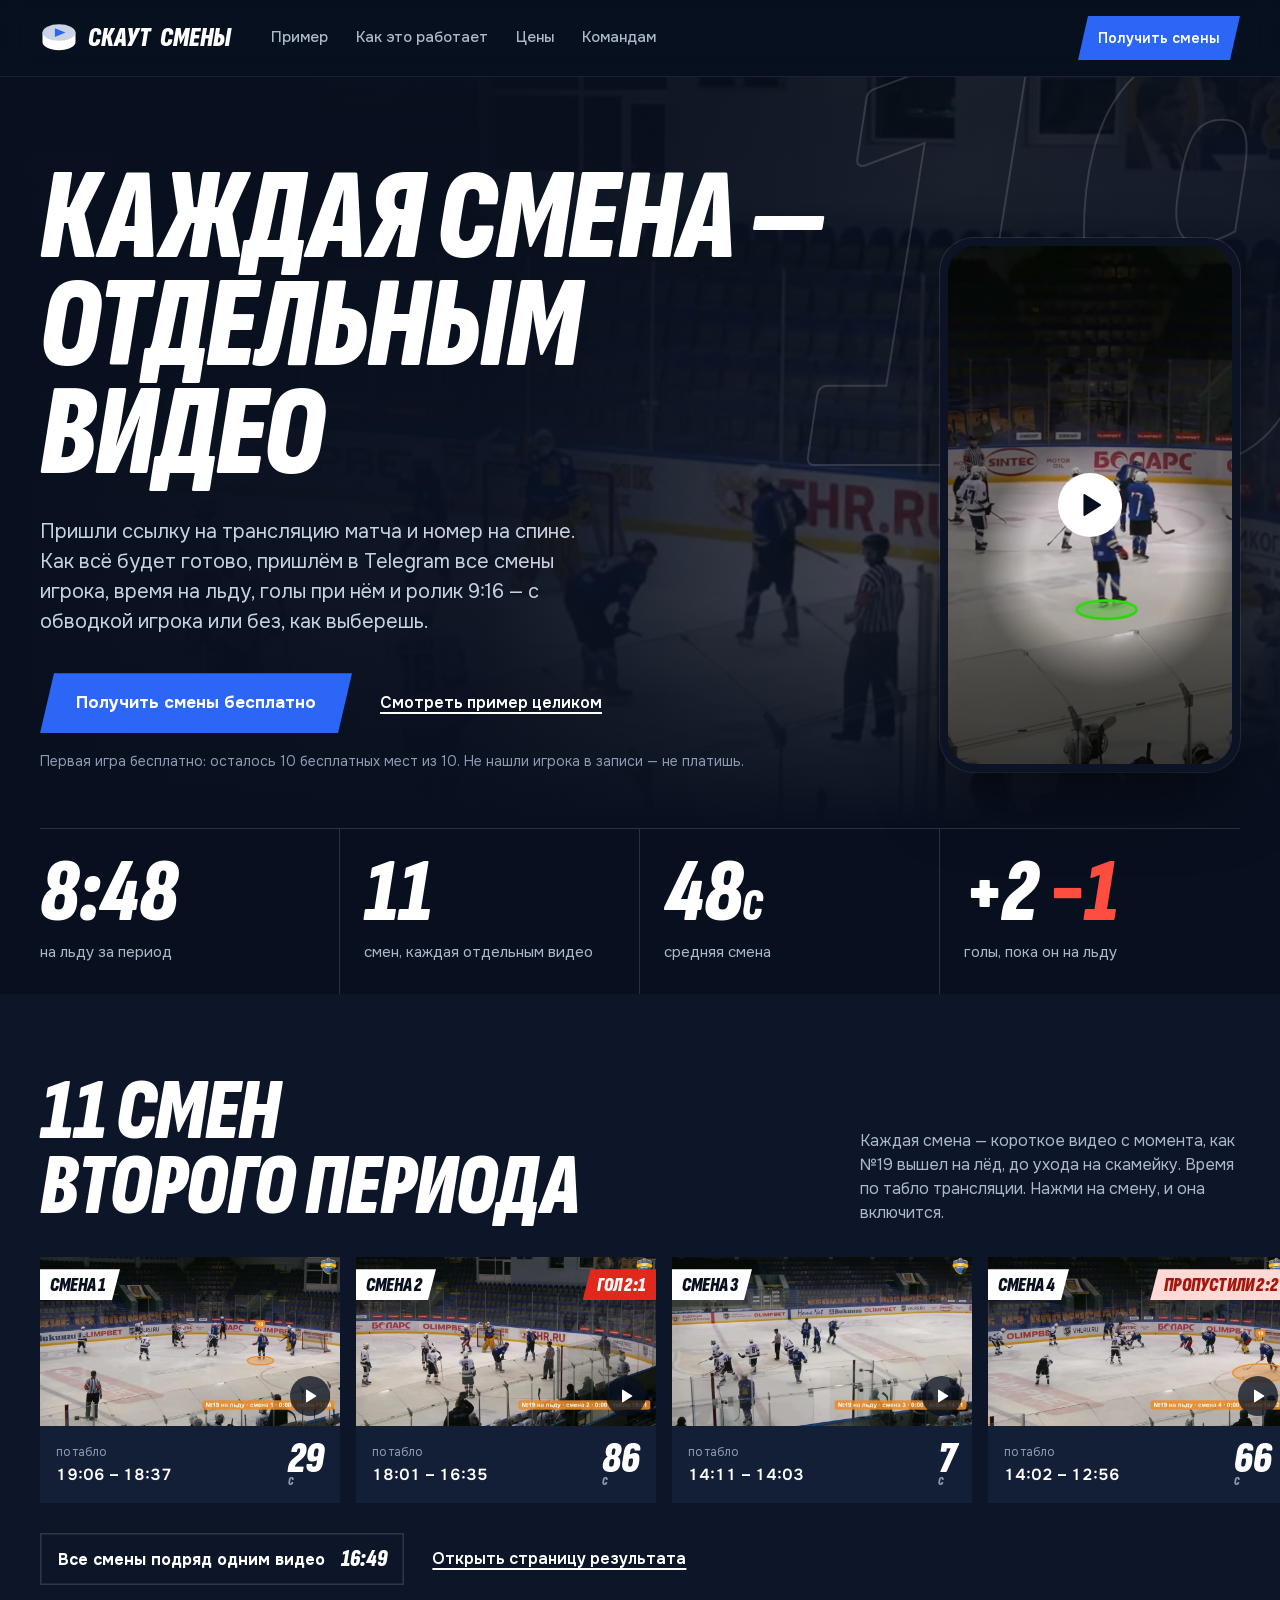
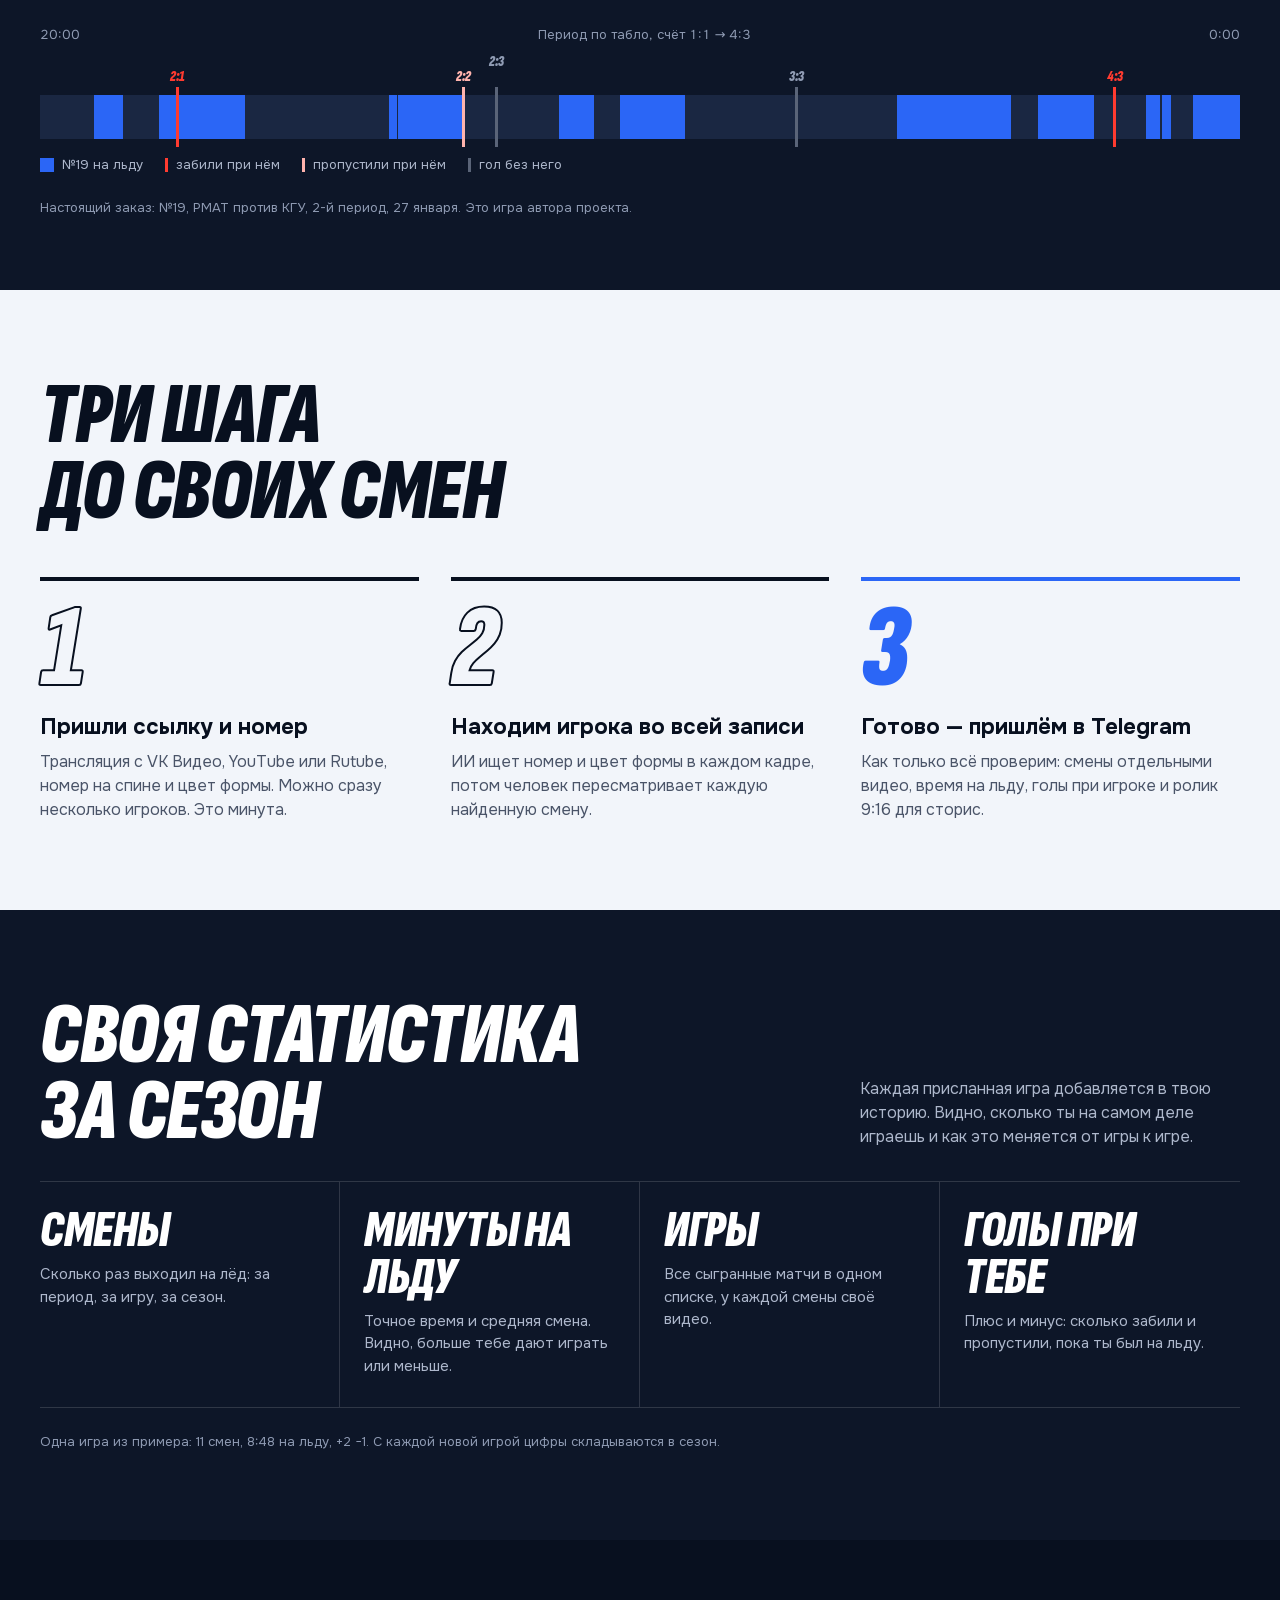
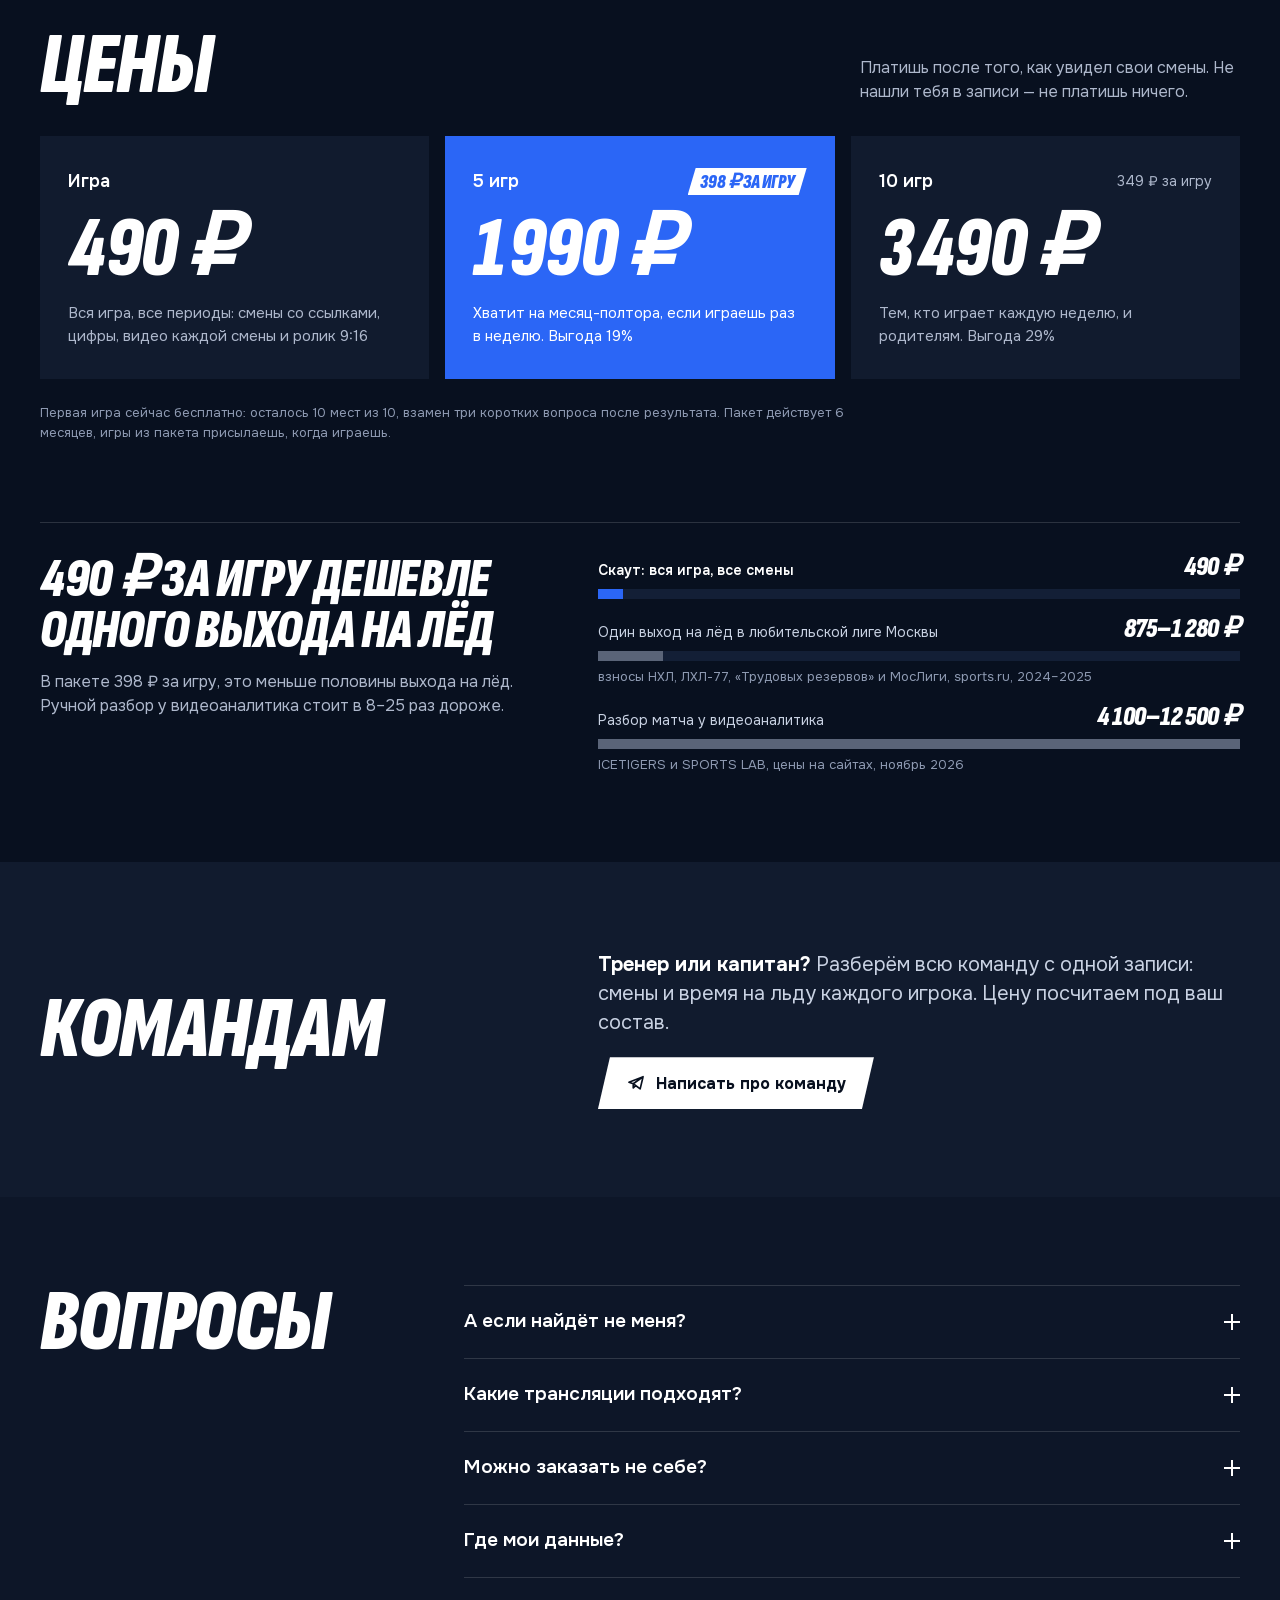
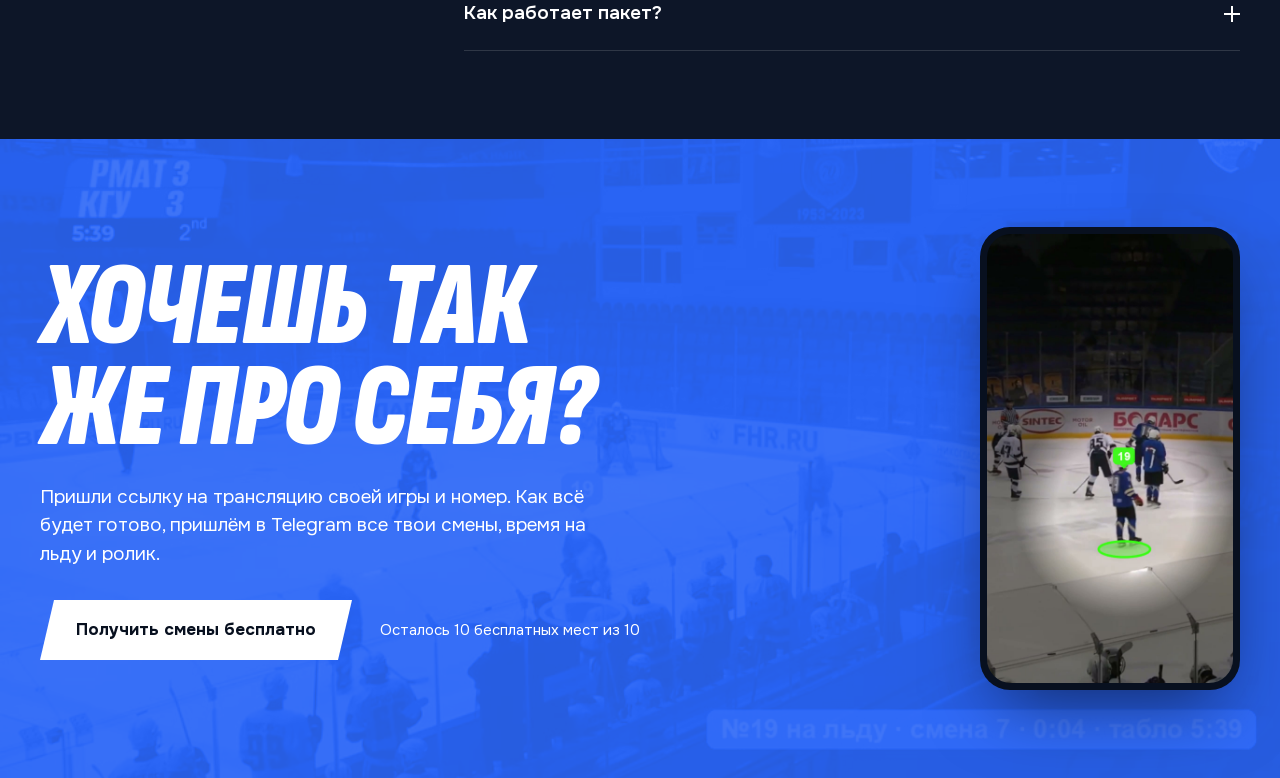
==== commit 08290614: "Убран подвал сайта Co-Authored-By: Claude Opus 5.5 <noreply@anthropic.com>" ====
--- a/index.html
+++ b/index.html
@@ -31,7 +31,7 @@
 <link rel="preload" href="assets/fonts/onest-normal-cyrillic.woff2" as="font" type="font/woff2" crossorigin>
 <link rel="preload" href="media/frames/shift_02.jpg" as="image" fetchpriority="high">
 <link rel="stylesheet" href="assets/fonts/fonts.css">
-<link rel="stylesheet" href="assets/app.css?v=20261121f">
+<link rel="stylesheet" href="assets/app.css?v=20261122a">
 </head>
 <body>
 <a class="skip" href="#view">К содержимому</a>
@@ -90,11 +90,11 @@
 <div class="toast" id="toast" role="status" aria-live="polite"></div>
 
 <!-- ?v=… — версия файлов: браузер не берёт старые из кэша. Менять при каждой выкладке (и ASSET_V в app.js) -->
-<script src="assets/config.js?v=20261121f"></script>
-<script src="data/order.js?v=20261121f"></script>
-<script src="assets/store.js?v=20261121f"></script>
-<script src="assets/gpu.js?v=20261121f"></script>
+<script src="assets/config.js?v=20261122a"></script>
+<script src="data/order.js?v=20261122a"></script>
+<script src="assets/store.js?v=20261122a"></script>
+<script src="assets/gpu.js?v=20261122a"></script>
 <!-- Админка (assets/admin.js, admin.css, data/admin_demo.js) грузится только по адресу админки: клиенту она не нужна -->
-<script src="assets/app.js?v=20261121f"></script>
+<script src="assets/app.js?v=20261122a"></script>
 </body>
 </html>
--- a/assets/app.css
+++ b/assets/app.css
@@ -286,10 +286,6 @@
 .cta-phone { display: none; }
 
 /* подвал */
-.foot { padding: 32px 0; background: var(--night); border-top: 1px solid var(--line-2); }
-.foot-in { display: flex; flex-wrap: wrap; justify-content: space-between; gap: 16px 32px; font-size: 14px; color: var(--mute-2); }
-.foot-links { display: flex; flex-wrap: wrap; gap: 8px 24px; }
-.foot-links a { color: var(--mute); }
 
 /* ================= Результат ================= */
 .r-hero-in { display: grid; grid-template-columns: minmax(0, 1fr) auto; grid-template-areas: "id jersey" "stats stats"; align-items: end; gap: 24px 16px; padding-top: 32px; padding-bottom: 32px; }
@@ -670,8 +666,6 @@
   .cta-phone { display: block; width: 260px; padding: 7px; border-radius: 30px; background: var(--night); box-shadow: 0 30px 70px -20px rgba(0, 0, 0, .55); }
   .cta-phone > img { border-radius: 24px; }
 
-  .foot { padding: 36px 0; }
-
   .r-hero-in { grid-template-columns: minmax(0, 1fr) auto; gap: 40px 48px; padding-top: 72px; padding-bottom: 0; }
   .r-done { font-size: 14px; }
   .r-title { font-size: clamp(88px, 10vw, 152px); }
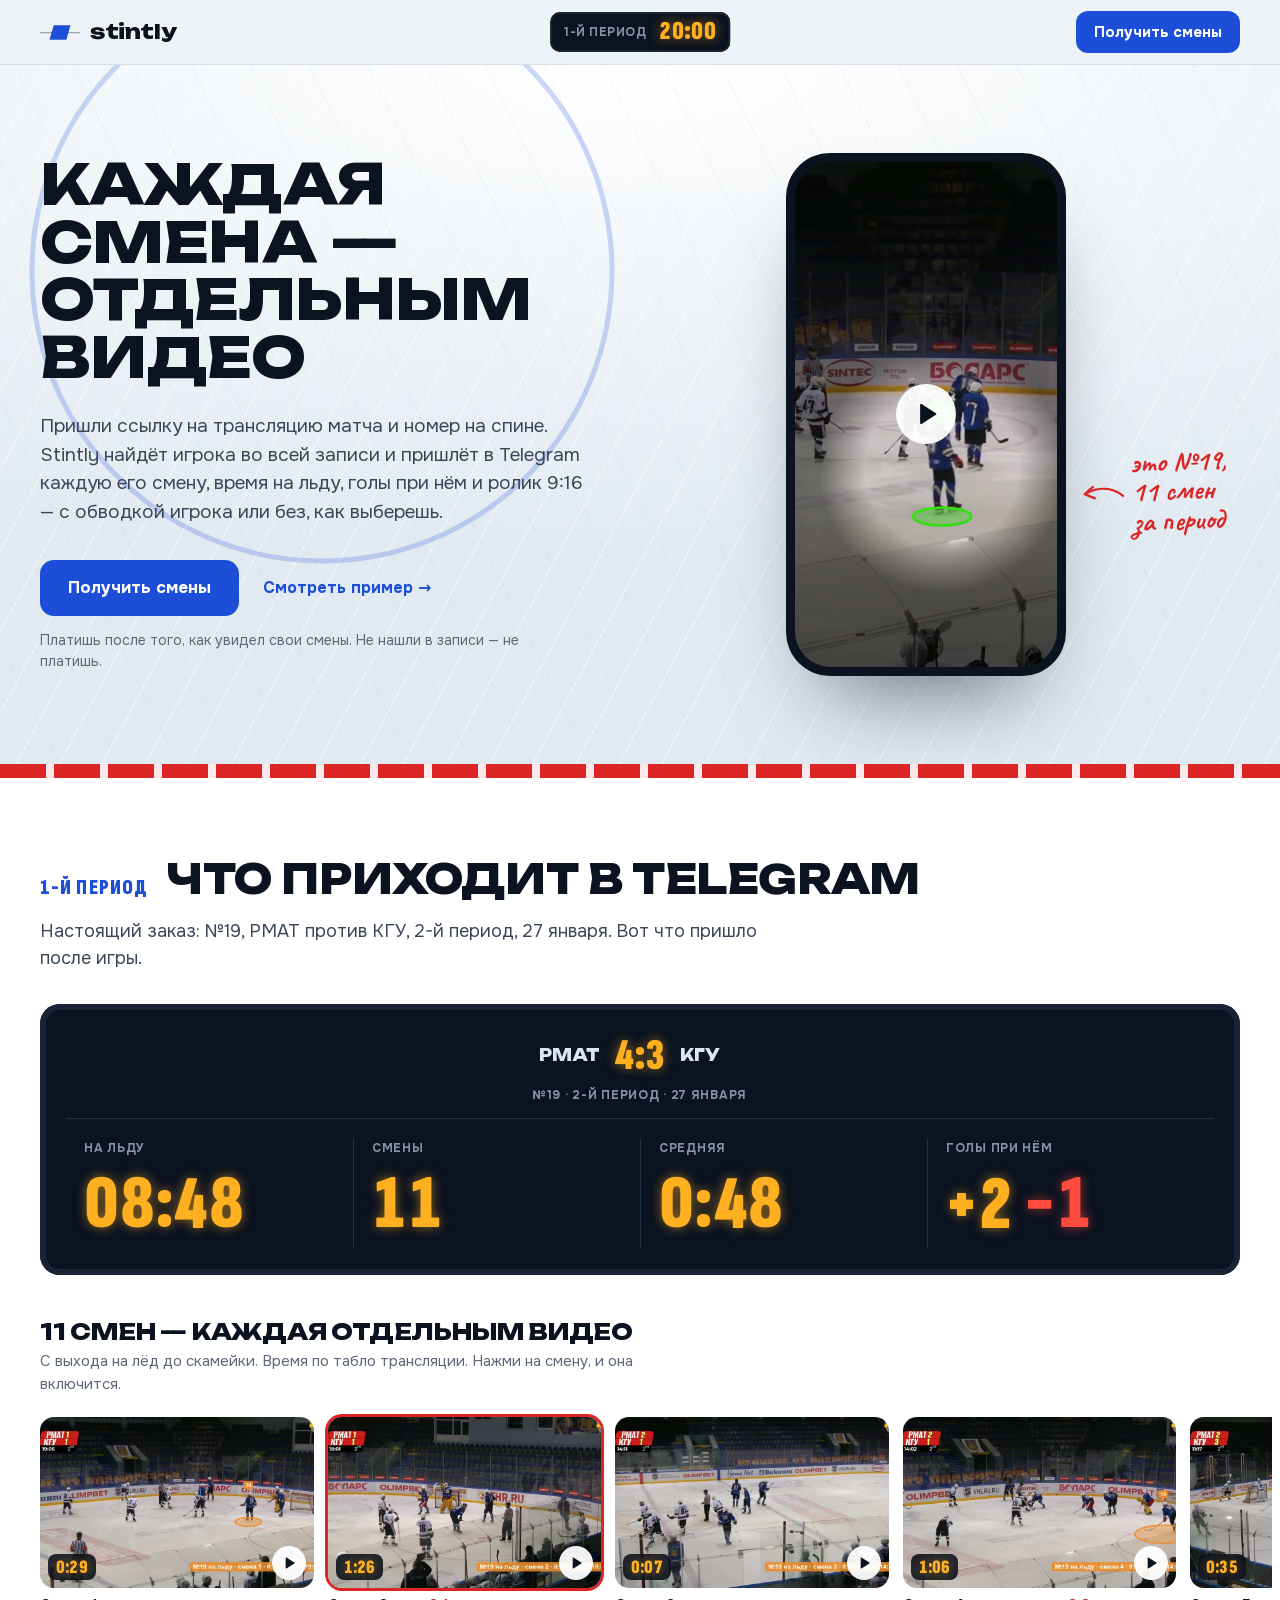
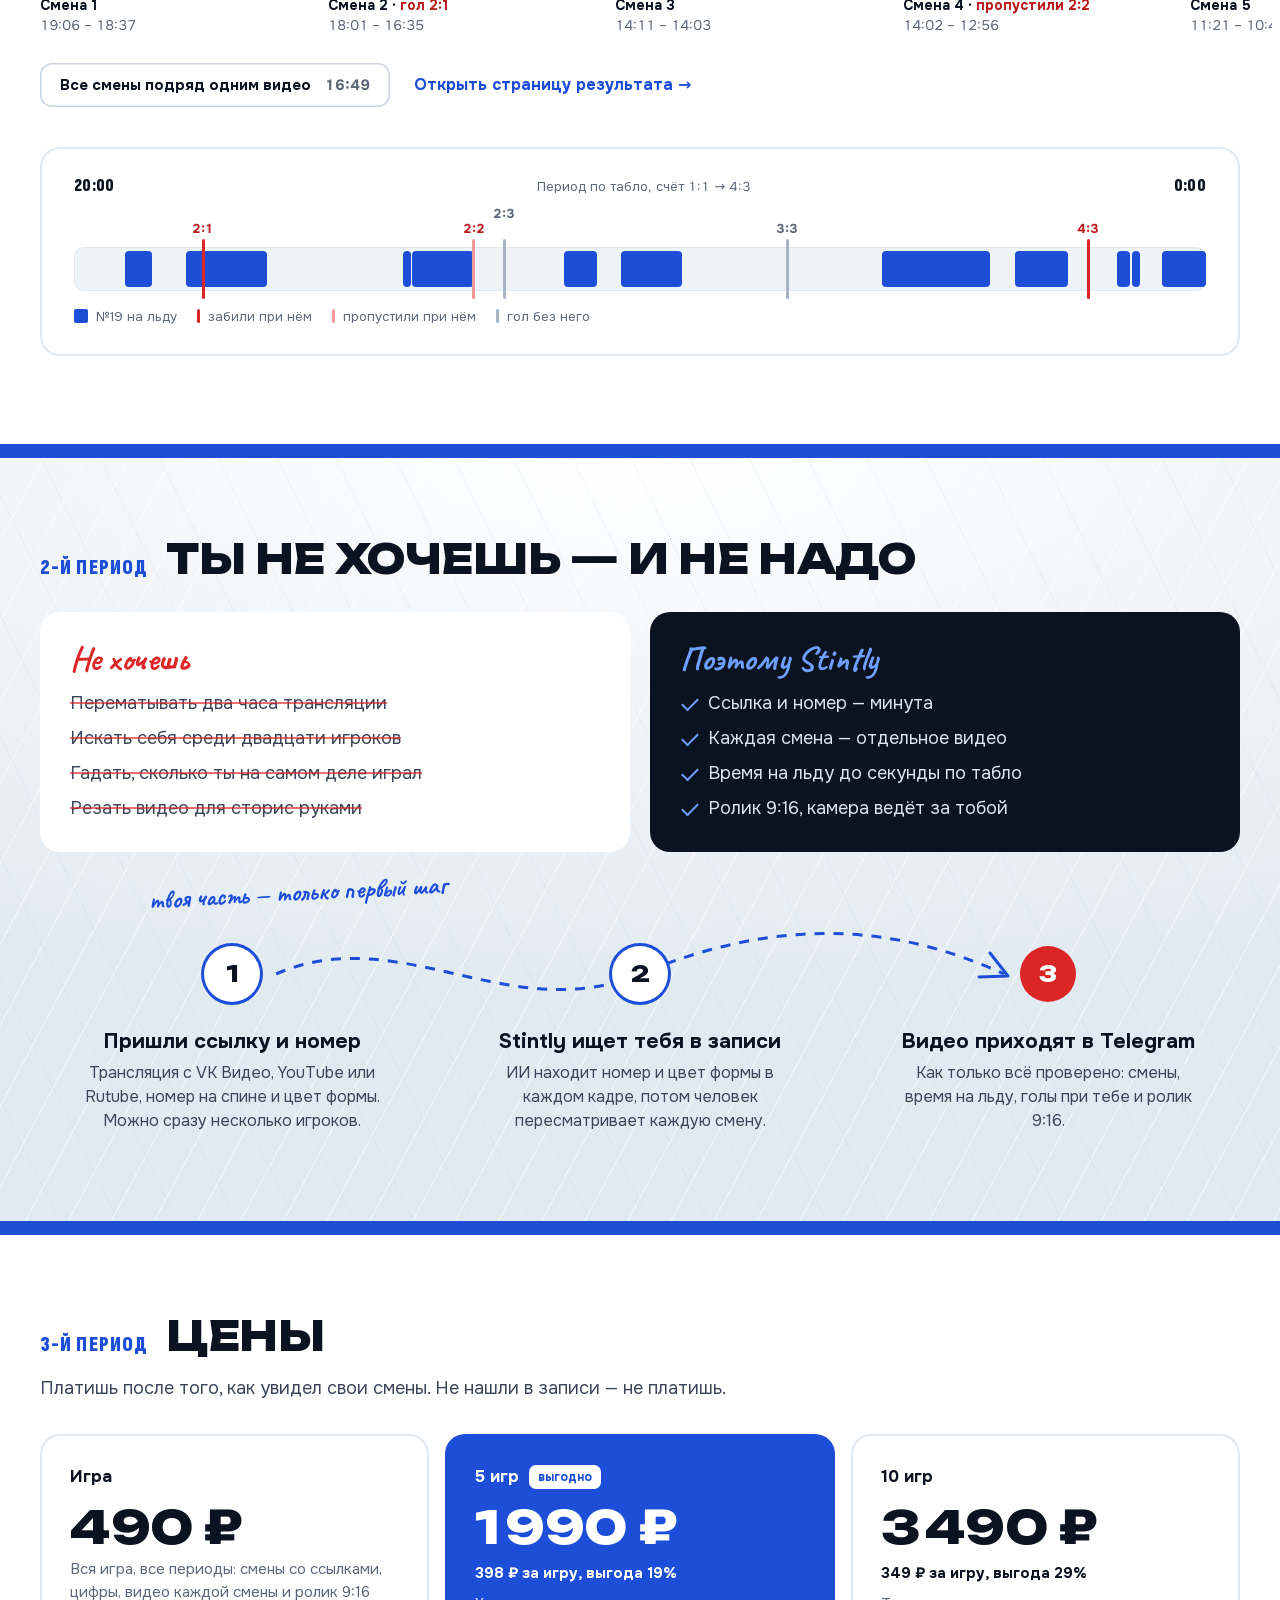
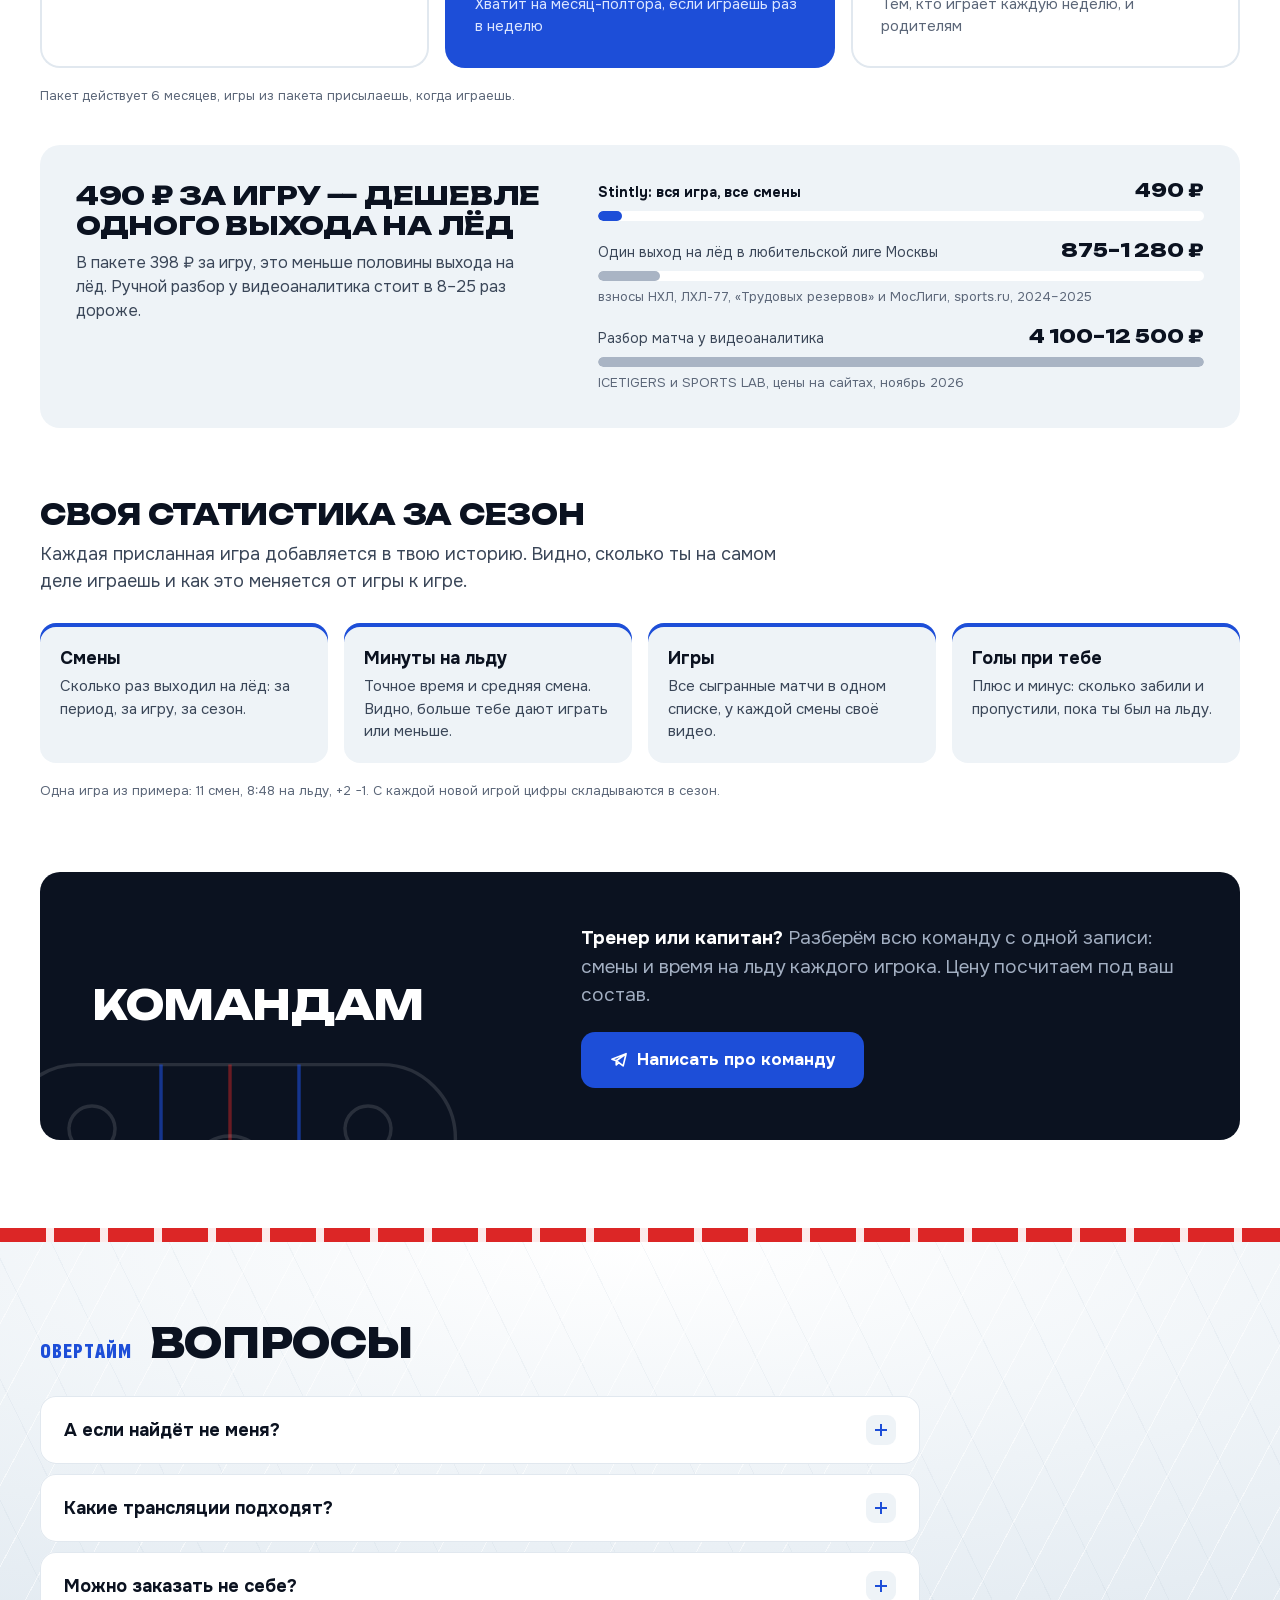
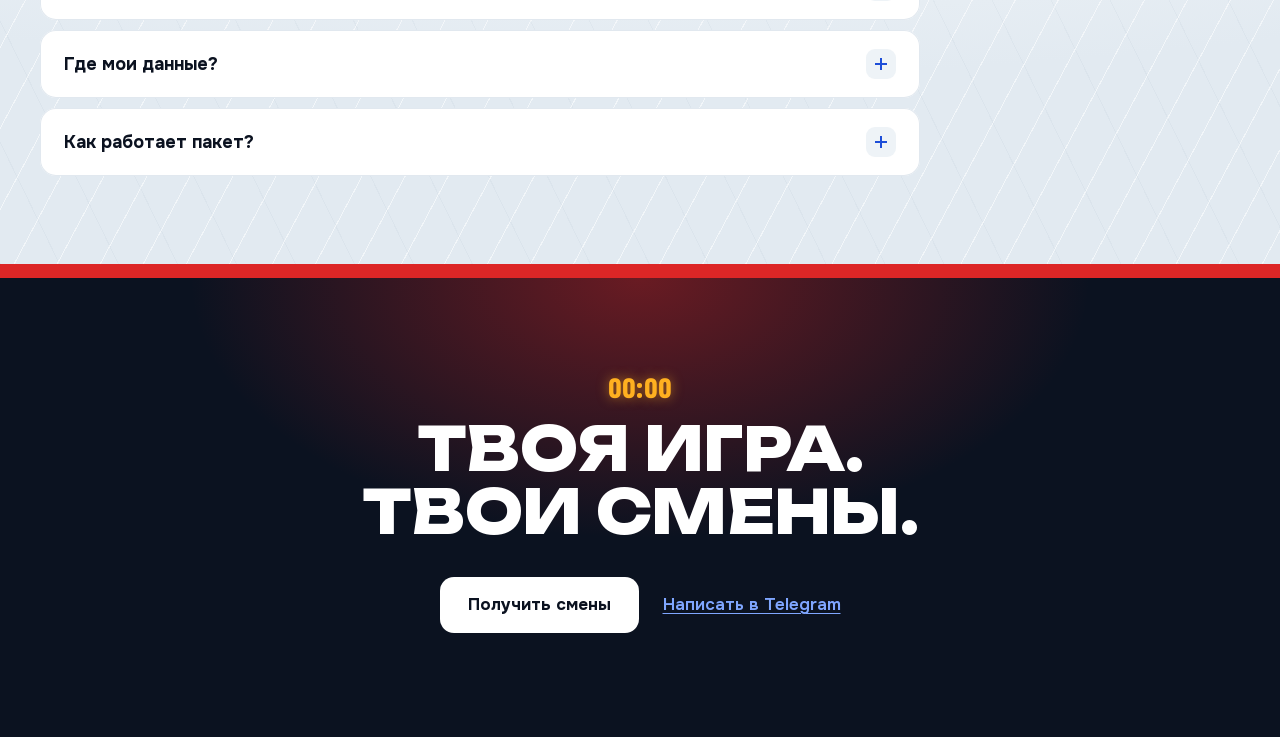
==== commit 6e1eacec: "Stintly: новое название и знак, дизайн «Каток» — страница как матч на льду; без «10 бесплатных» Co-A" ====
--- a/index.html
+++ b/index.html
@@ -4,34 +4,38 @@
 <meta charset="utf-8">
 <meta name="viewport" content="width=device-width,initial-scale=1,viewport-fit=cover">
 <meta name="robots" content="noindex,nofollow">
-<meta name="theme-color" content="#08101F">
+<meta name="theme-color" content="#EEF3F7">
 <meta name="apple-mobile-web-app-capable" content="yes">
 <meta name="mobile-web-app-capable" content="yes">
-<meta name="apple-mobile-web-app-status-bar-style" content="black">
-<title>Скаут Смены</title>
-<meta name="description" content="Пришли ссылку на трансляцию и номер. Как всё будет готово, пришлём каждую твою смену, время на льду и ролик. Первые 10 игроков бесплатно.">
+<meta name="apple-mobile-web-app-status-bar-style" content="default">
+<title>Stintly — каждая смена отдельным видео</title>
+<meta name="description" content="Пришли ссылку на трансляцию и номер. Как всё будет готово, пришлём каждую твою смену, время на льду и ролик.">
 <!-- Карточка ссылки в Telegram и соцсетях. При выкладке на домен замени адреса картинок на полные (https://домен/assets/og.png): Telegram не берёт относительные. -->
 <meta property="og:url" content="https://uistelmakh.github.io/skaut/">
 <meta property="og:type" content="website">
-<meta property="og:site_name" content="Скаут Смены">
-<meta property="og:title" content="Каждая смена игрока отдельным видео — Скаут Смены">
+<meta property="og:site_name" content="Stintly">
+<meta property="og:title" content="Каждая смена игрока отдельным видео — Stintly">
 <meta property="og:description" content="Пришли ссылку на игру и номер. Как всё будет готово — в Telegram каждая смена, время на льду и ролик.">
-<meta property="og:image" content="https://uistelmakh.github.io/skaut/assets/og-arena.png">
+<meta property="og:image" content="https://uistelmakh.github.io/skaut/assets/og-stintly-v3.png">
 <meta property="og:image:width" content="1200">
 <meta property="og:image:height" content="630">
 <meta property="og:locale" content="ru_RU">
 <meta name="twitter:card" content="summary_large_image">
-<meta name="twitter:title" content="Каждая смена игрока отдельным видео — Скаут Смены">
+<meta name="twitter:title" content="Каждая смена игрока отдельным видео — Stintly">
 <meta name="twitter:description" content="Пришли ссылку на игру и номер. Как всё будет готово — в Telegram каждая смена, время на льду и ролик.">
-<meta name="twitter:image" content="https://uistelmakh.github.io/skaut/assets/og-arena.png">
+<meta name="twitter:image" content="https://uistelmakh.github.io/skaut/assets/og-stintly-v3.png">
 <link rel="icon" href="assets/mark.svg" type="image/svg+xml">
 <link rel="icon" href="assets/favicon.png" type="image/png" sizes="64x64">
 <link rel="apple-touch-icon" href="assets/apple-touch-icon.png">
-<link rel="preload" href="assets/fonts/sofia-italic-cyrillic.woff2" as="font" type="font/woff2" crossorigin>
 <link rel="preload" href="assets/fonts/onest-normal-cyrillic.woff2" as="font" type="font/woff2" crossorigin>
-<link rel="preload" href="media/frames/shift_02.jpg" as="image" fetchpriority="high">
+<link rel="preload" href="assets/fonts/unbounded-normal-cyrillic.woff2" as="font" type="font/woff2" crossorigin>
+<link rel="preload" href="media/frames/reel_poster.jpg" as="image" fetchpriority="high">
 <link rel="stylesheet" href="assets/fonts/fonts.css">
-<link rel="stylesheet" href="assets/app.css?v=20261122a">
+<!-- Caveat — только рукописные пометки тренера; остальные шрифты лежат локально -->
+<link rel="preconnect" href="https://fonts.googleapis.com">
+<link rel="preconnect" href="https://fonts.gstatic.com" crossorigin>
+<link rel="stylesheet" href="https://fonts.googleapis.com/css2?family=Caveat:wght@700&amp;subset=cyrillic&amp;display=swap">
+<link rel="stylesheet" href="assets/app.css?v=20261122d">
 </head>
 <body>
 <a class="skip" href="#view">К содержимому</a>
@@ -39,9 +43,9 @@
 
 <header class="top" id="top">
   <div class="wrap top-in">
-    <a class="logo" href="#/" title="На главную">
-      <svg class="logo-mark" viewBox="0 0 64 56" aria-hidden="true"><path class="lm-body" d="M4 18v16c0 7.7 12.5 14 28 14s28-6.3 28-14V18"/><ellipse class="lm-top" cx="32" cy="18" rx="28" ry="14"/><path class="lm-play" d="M25 10.5 L43 18 L25 25.5 Z"/></svg>
-      <span class="logo-name" data-brand="name"></span> <span class="logo-prod" data-brand="product"></span>
+    <a class="logo" href="#/" aria-label="Stintly, на главную">
+      <svg class="logo-mark" viewBox="0 0 76 40" aria-hidden="true"><rect class="lm-line" x="0" y="19" width="76" height="2.5"/><path class="lm-stint" d="M26 6 H58 L50 34 H18 Z"/></svg>
+      <span class="logo-word" aria-hidden="true">stintly</span>
     </a>
     <nav class="top-nav" aria-label="Разделы">
       <a href="#/result" data-nav="result">Пример</a>
@@ -49,14 +53,17 @@
       <a href="#/" data-jump="prices">Цены</a>
       <a href="#/" data-jump="team">Командам</a>
     </nav>
-    <a class="btn btn--small btn--accent top-cta" href="#/order"><span>Получить смены<span class="cta-tail"> бесплатно</span></span></a>
+    <!-- часы-табло: на главной идут вместе с прокруткой (период секции на экране), на других страницах — подпись страницы -->
+    <div class="clock" id="clock" aria-hidden="true"><span class="clock-l" id="clock-l">1-Й ПЕРИОД</span><span class="led clock-t" id="clock-t">20:00</span></div>
+    <a class="btn btn--small btn--accent top-cta" href="#/order">Получить смены</a>
   </div>
 </header>
 
 <main id="view" tabindex="-1"></main>
+
 <noscript>
   <div class="noscript">
-    <h1>Скаут Смены</h1>
+    <h1>Stintly</h1>
     <p>Все твои смены из трансляции хоккейной игры: каждая смена ссылкой, время на льду и ролик. Пришли ссылку на игру и номер.</p>
     <p>Страница работает на JavaScript. Включи его в браузере или сразу <a href="https://t.me/sergeistelmakh">напиши в Telegram @sergeistelmakh</a>.</p>
   </div>
@@ -90,11 +97,11 @@
 <div class="toast" id="toast" role="status" aria-live="polite"></div>
 
 <!-- ?v=… — версия файлов: браузер не берёт старые из кэша. Менять при каждой выкладке (и ASSET_V в app.js) -->
-<script src="assets/config.js?v=20261122a"></script>
-<script src="data/order.js?v=20261122a"></script>
-<script src="assets/store.js?v=20261122a"></script>
-<script src="assets/gpu.js?v=20261122a"></script>
+<script src="assets/config.js?v=20261122d"></script>
+<script src="data/order.js?v=20261122d"></script>
+<script src="assets/store.js?v=20261122d"></script>
+<script src="assets/gpu.js?v=20261122d"></script>
 <!-- Админка (assets/admin.js, admin.css, data/admin_demo.js) грузится только по адресу админки: клиенту она не нужна -->
-<script src="assets/app.js?v=20261122a"></script>
+<script src="assets/app.js?v=20261122d"></script>
 </body>
 </html>
--- a/assets/app.css
+++ b/assets/app.css
@@ -1,564 +1,644 @@
-/* Направление «Арена» (docs/design/DESIGN.md, макеты Claude Design). Ночной синий, как эфир НХЛ:
-   огромные наклонные заголовки капсом, кадр трансляции во весь экран, цифры как графика эфира.
-   Синий — действие, красный — голы и ошибки, неон (--mark) — только обводка игрока и «№19 найден». */
+/* Концепция «Каток» (docs/design/DESIGN.md, доска Claude Design «Stintly — «Каток», главная»).
+   Страница — матч на льду: холодный лёд, белые борта, разметка катка делит секции.
+   Синий — линии, кнопки, ссылки. Красный — центральная линия, голы, свет гола. Янтарь — только табло.
+   Неон — только эллипс игрока в видео. Шрифты: Unbounded (заголовки), Onest (текст), Sofia Sans Extra Condensed (табло), Caveat (пометки тренера). */
 :root {
-  --night: #08101F;               /* фон страниц */
-  --s1: #0D1628; --s2: #111B2E; --s3: #131F36; --s4: #1A2742;   /* поверхности по глубине */
-  --paper: #F2F5FA;               /* светлая секция для ритма */
-  --ink: #08101F; --ink-2: #4A5468;
-  --fg: #FFFFFF; --fg-2: #C9D2E3; --mute: #AEB8CC; --mute-2: #8F9BB3;
-  --line: rgba(255, 255, 255, .14); --line-2: rgba(255, 255, 255, .08); --line-light: #CBD3E1;
-  --blue: #2B66F6;                /* кнопки и синяя плашка: белый текст на нём не ниже 4.5:1 */
-  --blue-dk: #2157DC; --blue-hi: #BFD0FF;
-  --goal: #FF3B30;                /* черты голов на шкале */
-  --goal-tag: #E0281C;            /* плашка «гол»: белый текст не ниже 4.5:1 */
-  --bad: #C42B1F; --bad-dk: #FF8A80;   /* ошибка на белом и на тёмном */
-  --mark: #3DFF2E;
-  --display: "Sofia Sans Extra Condensed", "Arial Narrow", sans-serif;
-  --text: "Onest", system-ui, -apple-system, "Segoe UI", sans-serif;
+  --ice: #EEF3F7; --ice-2: #E2EAF1;                 /* лёд и его тень */
+  --board: #FFFFFF;                                 /* белые борта: светлые секции и карточки */
+  --ink: #0B1220; --ink-2: #3A4658; --ink-3: #5B6678;   /* текст; #5B6678 на льду 5.2:1 */
+  --ph: #737E90;                                    /* только плейсхолдеры */
+  --line: #E1E8EF; --line-2: #C9D4E0; --hair: rgba(11, 18, 32, .08);
+  --blue: #1D4ED8; --blue-dk: #1E40AF; --blue-soft: #E6EDFC;   /* белый на синем 6.7:1 */
+  --blue-on-dark: #7FA6FF;                          /* ссылки и фокус на тёмном: 7.7:1 */
+  --red: #DC2626; --red-dk: #B91C1C; --red-soft: #FDE7E7;
+  --bad: #B91C1C;                                   /* ошибки на белом */
+  --night: #0B1220; --night-2: #1A2335; --night-line: #243047;
+  --on-night: #DCE4F0; --on-night-2: #A3AFC2; --sb-label: #8592A8;   /* подписи табло 5.9:1 */
+  --led: #FFB020; --led-red: #FF4B3E;               /* янтарь табло и красный «минус» на табло */
+  --mark: #3DFF2E;                                  /* неон: только эллипс обводки игрока */
+  --text: "Onest", -apple-system, system-ui, "Segoe UI", sans-serif;
+  --head: "Unbounded", "Onest", system-ui, sans-serif;
+  --display: "Sofia Sans Extra Condensed", "Arial Narrow", sans-serif;   /* табло; в админке — её цифры */
+  --hand: "Caveat", "Segoe Print", cursive;
   --gut: 16px;
   --ease: cubic-bezier(.2, .8, .2, 1);
   --dock-h: calc(58px + env(safe-area-inset-bottom, 0px));
-  --focus: var(--blue-hi);
+  --focus: var(--blue);
 }
 
 /* ---------- основа ---------- */
 * { box-sizing: border-box; }
-html { -webkit-text-size-adjust: 100%; scroll-behavior: smooth; scroll-padding: 90px 0 150px; background: var(--night); }
+html { -webkit-text-size-adjust: 100%; scroll-behavior: smooth; scroll-padding: 80px 0 120px; background: var(--ice); }
 body {
-  margin: 0; background: var(--night); color: var(--fg);
-  font: 400 16px/1.5 var(--text); -webkit-font-smoothing: antialiased; text-rendering: optimizeLegibility;
+  margin: 0; background: var(--ice); color: var(--ink);
+  font: 400 17px/1.5 var(--text); -webkit-font-smoothing: antialiased; text-rendering: optimizeLegibility;
   overflow-x: hidden;
 }
 img, video, svg { display: block; max-width: 100%; }
 a { color: inherit; text-decoration: none; }
 button { font: inherit; color: inherit; background: none; border: 0; padding: 0; cursor: pointer; }
-h1, h2, h3, p { margin: 0; }
+h1, h2, h3, h4, p { margin: 0; }
 :focus-visible { outline: 3px solid var(--focus); outline-offset: 3px; }
 [hidden] { display: none !important; }
 .skip { position: absolute; left: -999px; }
-.skip:focus { left: 12px; top: 12px; z-index: 100; background: #fff; color: var(--ink); padding: 10px 14px; }
+.skip:focus { left: 12px; top: 12px; z-index: 100; background: #fff; color: var(--ink); padding: 10px 14px; border-radius: 12px; }
 .vh { position: absolute; width: 1px; height: 1px; overflow: hidden; clip-path: inset(50%); white-space: nowrap; }
-main { display: block; min-height: 80vh; outline: none; padding-bottom: var(--dock-h); }
-.wrap { width: 100%; max-width: 1280px; margin: 0 auto; padding: 0 var(--gut); }
+main { display: block; min-height: 80vh; outline: none; }
+.wrap { width: 100%; max-width: calc(1200px + var(--gut) * 2); margin: 0 auto; padding: 0 var(--gut); }
 .noscript { max-width: 640px; margin: 0 auto; padding: 48px 20px; display: grid; gap: 16px; }
-.noscript h1 { font: italic 900 56px/.9 var(--display); text-transform: uppercase; }
-.noscript a { font-weight: 700; text-decoration: underline; }
+.noscript h1 { font: 800 40px/1.05 var(--head); text-transform: uppercase; }
+.noscript a { color: var(--blue); text-decoration: underline; }
+
+/* лёд: царапины коньков под двумя углами и мягкий блик сверху (единственный градиент-фон, кроме света гола) */
+.ice {
+  background-color: var(--ice);
+  background-image:
+    repeating-linear-gradient(118deg, rgba(255, 255, 255, .55) 0 1px, transparent 1px 38px),
+    repeating-linear-gradient(64deg, rgba(160, 180, 200, .10) 0 1px, transparent 1px 53px),
+    radial-gradient(120% 70% at 50% 0%, #FFFFFF 0%, #EEF3F7 55%, #E2EAF1 100%);
+}
+/* разметка катка — границы секций: красная центральная (с белым пунктиром), синие, тонкая линия ворот */
+.line { height: 10px; }
+.line--blue { background: var(--blue); }
+.line--red { background: var(--red) repeating-linear-gradient(90deg, transparent 0 46px, rgba(255, 255, 255, .9) 46px 54px); }
+.line--goal { height: 4px; background: var(--red); }
 
 /* ---------- типографика ---------- */
-/* .d — заголовок «Арены»: сжатый наклонный капс. .num — цифры табло (их же берёт админка) */
-.d, .d2, .d3 { font-family: var(--display); font-style: italic; font-weight: 900; text-transform: uppercase; line-height: .86; letter-spacing: -.005em; }
-.d small { font-size: .5em; }
+/* .u — заголовок: Unbounded 800 капсом. .d2 — заголовок служебной страницы, .d3 — подзаголовок */
+.u, .d2, .d3 { font-family: var(--head); font-weight: 800; text-transform: uppercase; letter-spacing: -.01em; line-height: 1.04; overflow-wrap: break-word; }
+.u small { font-size: .5em; letter-spacing: 0; text-transform: none; }
+.d2 { font-size: clamp(28px, 7.4vw, 44px); text-wrap: balance; }
+.d3 { font-size: 20px; }
+.led { font-family: var(--display); font-weight: 900; color: var(--led); text-shadow: 0 0 12px rgba(255, 176, 32, .55); line-height: 1; font-variant-numeric: tabular-nums lining-nums; letter-spacing: .01em; white-space: nowrap; }
+.hand { font-family: var(--hand); font-weight: 700; }
+.lead { font-size: 18px; line-height: 1.5; color: var(--ink-2); max-width: 36em; }
+.cap { font-size: 14px; color: var(--ink-3); }
+.note { margin-top: 18px; font-size: 13px; line-height: 1.5; color: var(--ink-3); max-width: 62em; }
+.wrap.note { max-width: calc(1200px + var(--gut) * 2); }
+/* .num — цифры админки (admin.js); на сайте не используется */
 .num { font-family: var(--display); font-weight: 900; line-height: .86; letter-spacing: -.005em; font-variant-numeric: tabular-nums lining-nums; }
-.d2 { font-size: clamp(48px, 13vw, 64px); overflow-wrap: break-word; }
-.d3 { font-size: 32px; line-height: .9; }
-.lead { font-size: 17px; line-height: 1.5; color: var(--fg-2); max-width: 36em; }
-.cap { font-size: 13px; color: var(--mute); }
-.note { margin-top: 24px; font-size: 13px; line-height: 1.5; color: var(--mute-2); max-width: 62em; }
-.sec-title { font-size: clamp(44px, 14vw, 56px); }
-.sec-head { display: flex; flex-wrap: wrap; align-items: flex-end; justify-content: space-between; gap: 16px 24px; margin-bottom: 24px; }
-.sec-head p { max-width: 380px; font-size: 16px; color: var(--mute); }
-.blk-head { display: flex; flex-wrap: wrap; justify-content: space-between; align-items: baseline; gap: 8px 16px; margin-bottom: 20px; }
-.blk-head span { font-size: 13px; color: var(--mute-2); }
-.blk-title { font-size: 40px; }
-
-/* ---------- кнопки, ссылки, плашки ---------- */
-/* скошенная кнопка: наклон рисует подложка ::before, поэтому рамка фокуса не обрезается */
+
+/* LED-цифры табло: окно высотой в одну цифру, внутри лента 0–9 дважды. clip-path режет только сверху и снизу — свечение по бокам видно */
+.lv { display: inline-flex; vertical-align: top; }
+.odo, .odo-c { display: inline-block; height: 1.1em; line-height: 1.1em; vertical-align: top; }
+.odo { clip-path: inset(0 -.5em); }
+.odo-s { display: block; white-space: pre; transform: translateY(calc((var(--d) + 10) * -1.1em)); }
+.armed:not(.is-in) .odo-s { transform: translateY(0); }
+.is-in .odo-s { animation: odo .85s var(--ease) both; animation-delay: calc(var(--k) * 70ms); }
+@keyframes odo { from { transform: translateY(0); } }
+
+/* ---------- кнопки и ссылки ---------- */
+/* кнопка — скруглённый прямоугольник, как в макете: синяя — главное действие, белая — на тёмном, контурная — второе */
 .btn {
-  --bg: #fff; --fg: var(--ink);
-  position: relative; isolation: isolate; display: inline-flex; align-items: center; justify-content: center; gap: 10px;
-  min-height: 52px; padding: 0 28px; color: var(--fg); font: 700 16px/1.2 var(--text); white-space: nowrap; text-align: center;
-}
-.btn::before { content: ""; position: absolute; inset: 0; z-index: -1; background: var(--bg); clip-path: polygon(12px 0, 100% 0, calc(100% - 12px) 100%, 0 100%); transition: background .15s; }
-.btn:hover { --bg: #DCE5FF; }
-.btn:active { transform: translateY(1px); }
-.btn--accent { --bg: var(--blue); --fg: #fff; }
-.btn--accent:hover { --bg: var(--blue-dk); }
-.btn--line, .btn--ghost { --bg: transparent; --fg: currentColor; color: inherit; }
-.btn--line::before, .btn--ghost::before { clip-path: none; box-shadow: inset 0 0 0 1.5px var(--line); }
-.btn--line:hover, .btn--ghost:hover { --bg: var(--line-2); }
-.btn--line .d { font-size: 24px; }
-.btn--big { min-height: 60px; padding: 0 36px; font-size: 17px; max-width: 100%; white-space: normal; }
-.btn--big::before { clip-path: polygon(14px 0, 100% 0, calc(100% - 14px) 100%, 0 100%); }
-.btn--small { min-height: 44px; padding: 0 20px; font-size: 14px; font-weight: 600; }
-.btn--small::before { clip-path: polygon(10px 0, 100% 0, calc(100% - 10px) 100%, 0 100%); }
+  display: inline-flex; align-items: center; justify-content: center; gap: 8px;
+  min-height: 44px; padding: 0 20px; border-radius: 12px; background: var(--ice-2); color: var(--ink);
+  font: 700 15px/1.2 var(--text); white-space: nowrap; text-align: center;
+  transition: background-color .15s, color .15s, box-shadow .15s, transform .12s;
+}
+.btn:hover { background: #D5DFE9; }
+.btn:active { transform: scale(.98); }
+.btn--accent { background: var(--blue); color: #fff; }
+.btn--accent:hover { background: var(--blue-dk); }
+.btn--white { background: #fff; color: var(--ink); }
+.btn--white:hover { background: #E3EAF2; }
+.btn--line, .btn--ghost { background: transparent; color: var(--ink); box-shadow: inset 0 0 0 1.5px var(--line-2); }
+.btn--line:hover, .btn--ghost:hover { background: rgba(11, 18, 32, .04); }
+.btn--big { min-height: 56px; padding: 0 28px; border-radius: 14px; font-size: 17px; max-width: 100%; white-space: normal; }
+.btn--small { min-height: 42px; padding: 0 18px; }
 .btn svg, .icon-btn svg { width: 20px; height: 20px; flex: none; fill: none; stroke: currentColor; stroke-width: 2; stroke-linecap: round; stroke-linejoin: round; }
-.icon-btn { width: 44px; height: 44px; display: grid; place-items: center; background: var(--line-2); }
-.icon-btn:hover { background: var(--line); }
-.link { position: relative; font-weight: 600; text-decoration: underline; text-decoration-thickness: 1.5px; text-underline-offset: 4px; padding-block: 11px; margin-block: -11px; }   /* область нажатия 44 px без сдвига строки */
-.link:hover { color: var(--blue-hi); }
-.cta-row { display: flex; flex-wrap: wrap; align-items: center; gap: 16px 28px; }
-.hero-cta { display: flex; flex-wrap: wrap; align-items: center; gap: 16px 24px; margin-top: 12px; }
-.slant { clip-path: polygon(8px 0, 100% 0, calc(100% - 8px) 100%, 0 100%); }
-/* голы: забили — красная плашка, пропустили — бледно-красная с тёмно-красным текстом */
-.tag { display: inline-flex; align-items: center; padding: 4px 10px 3px; font: italic 900 18px/1 var(--display); text-transform: uppercase; letter-spacing: .01em; white-space: nowrap; vertical-align: middle; clip-path: polygon(6px 0, 100% 0, calc(100% - 6px) 100%, 0 100%); }
-.tag--plus { background: var(--goal-tag); color: #fff; }
-.tag--minus { background: #FFD9D6; color: #A3170D; }
+.icon-btn { flex: none; width: 40px; height: 40px; display: grid; place-items: center; border-radius: 12px; background: var(--ice); color: var(--ink); transition: background-color .15s; }
+.icon-btn svg { width: 18px; height: 18px; }
+.icon-btn:hover { background: var(--ice-2); }
+/* ссылка в тексте: синяя и подчёркнутая; область нажатия 44 px без сдвига строки */
+.link { color: var(--blue); font-weight: 600; text-decoration: underline; text-decoration-thickness: 1px; text-underline-offset: 3px; padding-block: 11px; margin-block: -11px; transition: color .15s; }
+.link:hover { color: var(--blue-dk); }
+.more { display: inline-flex; align-items: center; min-height: 44px; color: var(--blue); font-size: 16px; font-weight: 700; }
+.more::after { content: "\00a0→" / ""; transition: transform .15s var(--ease); }
+.more:hover::after { transform: translateX(3px); }
+.cta-row { display: flex; flex-wrap: wrap; align-items: center; gap: 12px 24px; }
+.hero-cta { display: flex; flex-wrap: wrap; align-items: center; gap: 12px 24px; margin-top: 12px; }
+/* голы: забили — красная плашка, пропустили — бледно-красная */
+.tag { display: inline-flex; align-items: center; height: 24px; padding: 0 9px; border-radius: 7px; font: 700 13px/1 var(--text); white-space: nowrap; vertical-align: middle; }
+.tag--plus { background: var(--red); color: #fff; }
+.tag--minus { background: var(--red-soft); color: var(--red-dk); }
 .ico-play { width: 14px; height: 14px; fill: currentColor; }
-.err { margin-top: 6px; font-size: 14px; color: var(--bad-dk); }
+.err { margin-top: 6px; font-size: 14px; color: var(--bad); }
 .url-note { margin-top: 6px; font-size: 13px; font-weight: 600; display: flex; gap: 8px; align-items: flex-start; }
-.url-note::before { content: ""; flex: none; width: 10px; height: 10px; margin-top: 5px; background: currentColor; }
+.url-note::before { content: ""; flex: none; width: 8px; height: 8px; margin-top: 5px; border-radius: 50%; background: currentColor; }
 .url-note.no { color: var(--bad); }
-.opt { font-weight: 400; font-size: 13px; margin-left: 6px; }
-
-/* ---------- строка счёта сверху, как на сайтах лиг ---------- */
-
-/* ---------- шапка и нижнее меню ---------- */
-.top { position: sticky; top: 0; z-index: 30; background: rgba(8, 16, 31, .94); backdrop-filter: blur(12px); -webkit-backdrop-filter: blur(12px); border-bottom: 1px solid var(--line-2); }
-.top-in { display: flex; align-items: center; justify-content: space-between; gap: 16px; height: 60px; }
-.logo { display: inline-flex; align-items: center; gap: 8px; min-height: 44px; font: italic 900 24px/1 var(--display); text-transform: uppercase; white-space: nowrap; }
-/* знак: шайба сбоку, на ней кнопка «смотреть» (макет — артборд «Логотип» в Claude Design) */
-.logo-mark { width: 32px; height: 28px; flex: none; }
-.lm-body { fill: #fff; }
-.lm-top { fill: #C9D3E6; }
-.lm-play { fill: var(--blue); }
+
+/* ---------- шапка: знак, часы-табло по центру, синяя кнопка ---------- */
+.top { position: sticky; top: 0; z-index: 30; background: rgba(238, 243, 247, .88); backdrop-filter: saturate(160%) blur(14px); -webkit-backdrop-filter: saturate(160%) blur(14px); border-bottom: 1px solid var(--hair); }
+.top-in { position: relative; display: flex; align-items: center; justify-content: space-between; gap: 16px; height: 64px; }
+.logo { display: inline-flex; align-items: center; gap: 10px; min-height: 44px; color: var(--ink); white-space: nowrap; }
+.logo-mark { width: 36px; height: 19px; flex: none; }
+.lm-line { fill: var(--ink); fill-opacity: .35; }
+.lm-stint { fill: var(--blue); }
+.logo-word { font: 800 19px/1 var(--head); letter-spacing: -.02em; }
+.logo--light { color: #fff; }
+.logo--light .lm-line { fill: #fff; fill-opacity: .45; }
 .top-nav { display: none; }
-.top-cta .cta-tail { display: none; }
-body[data-route="order"] .top-cta { visibility: hidden; }
-body[data-route="gate"] .top-nav, body[data-route="gate"] .top-cta, body[data-route="gate"] .dock { display: none; }
-
+.top-cta { margin-left: auto; }
+/* часы-табло: тёмная плашка, подпись периода и янтарные цифры. Ширина постоянная — не прыгает при смене подписи */
+.clock { display: none; align-items: center; justify-content: center; gap: 10px; min-width: 176px; height: 40px; padding: 0 14px; border-radius: 10px; background: var(--night); box-shadow: inset 0 0 0 2px var(--night-2); }
+.clock-l { font-size: 12px; font-weight: 700; letter-spacing: .04em; color: var(--sb-label); white-space: nowrap; }
+.clock-t { min-width: 2.3em; font-size: 26px; text-align: right; }
+.clock.no-t .clock-l { font: 900 20px/1 var(--display); letter-spacing: .06em; color: var(--led); text-shadow: 0 0 10px rgba(255, 176, 32, .5); }
+.clock.no-t .clock-t { display: none; }
+body[data-route="order"] .top-cta, body[data-route="order"] .top-nav { visibility: hidden; }
+body[data-route="gate"] .top-nav, body[data-route="gate"] .top-cta, body[data-route="gate"] .clock, body[data-route="gate"] .dock { display: none; }
+
+/* нижнее меню телефона: светлый лёд */
 .dock {
   position: fixed; z-index: 40; left: 0; right: 0; bottom: 0; display: grid; grid-template-columns: repeat(3, 1fr);
   padding: 0 max(8px, env(safe-area-inset-left, 0px)) env(safe-area-inset-bottom, 0px) max(8px, env(safe-area-inset-right, 0px));
-  background: rgba(8, 16, 31, .96); backdrop-filter: blur(16px); -webkit-backdrop-filter: blur(16px);
-  border-top: 1px solid var(--line); transition: transform .3s var(--ease);
-}
-.dock a { position: relative; display: flex; flex-direction: column; align-items: center; justify-content: center; gap: 3px; height: 58px; font-size: 11px; font-weight: 600; color: var(--mute); }
-.dock svg { width: 22px; height: 22px; fill: none; stroke: currentColor; stroke-width: 1.9; stroke-linecap: round; stroke-linejoin: round; }
-.dock a.on { color: #fff; }
-.dock a.on::before { content: ""; position: absolute; top: -1px; left: 50%; width: 32px; height: 3px; margin-left: -16px; background: var(--blue); }
-.dock a:focus-visible { outline-offset: -4px; }
+  background: rgba(238, 243, 247, .92); backdrop-filter: saturate(160%) blur(14px); -webkit-backdrop-filter: saturate(160%) blur(14px);
+  border-top: 1px solid var(--hair); transition: transform .3s var(--ease);
+}
+.dock a { display: flex; flex-direction: column; align-items: center; justify-content: center; gap: 3px; height: 58px; font-size: 11px; font-weight: 600; color: var(--ink-2); transition: color .15s; }
+.dock svg { width: 22px; height: 22px; fill: none; stroke: currentColor; stroke-width: 1.8; stroke-linecap: round; stroke-linejoin: round; }
+.dock a.on { color: var(--blue); }
+.dock a:focus-visible { outline-offset: -4px; border-radius: 12px; }
 body.dock-off .dock { transform: translateY(110%); }
 body[data-route="order"] { --dock-h: 0px; }
 body[data-route="order"] .dock { display: none; }
 
-/* ---------- герой: кадр трансляции во весь экран, тёмная вуаль, контурный номер ---------- */
-.hero { position: relative; overflow: hidden; isolation: isolate; background: var(--night); }
-.hero-bg { position: absolute; inset: 0; z-index: -3; width: 100%; height: 100%; max-width: none; object-fit: cover; opacity: .35; }
-.hero-scrim { position: absolute; inset: 0; z-index: -2; background: linear-gradient(180deg, rgba(8, 16, 31, .6) 0%, var(--night) 80%); }
-.ghost-n { position: absolute; z-index: -1; line-height: .8; color: transparent; -webkit-text-stroke: 1.5px rgba(255, 255, 255, .14); pointer-events: none; user-select: none; -webkit-user-select: none; }
-.hero-ghost { right: -30px; top: 10px; font-size: 300px; }
-.hero-in { display: grid; grid-template-areas: "text" "stats" "phone"; gap: 28px; padding-top: 32px; padding-bottom: 32px; }
-.hero-text { grid-area: text; min-width: 0; }
-.hero-title { font-size: min(72px, 19vw); line-height: .84; }
-.hero-sub { margin-top: 18px; max-width: 560px; font-size: 16px; line-height: 1.5; color: var(--fg-2); }
-.hero-text .cta-row { margin-top: 24px; }
-.hero-text .btn--big { width: 100%; }
-.hero-trust { margin-top: 14px; font-size: 13px; line-height: 1.5; color: var(--mute-2); }
-.hero-phone { grid-area: phone; position: relative; justify-self: center; margin: 0; }
-
-/* телефон с роликом 9:16 */
-.phone { width: 236px; aspect-ratio: 300 / 534; padding: 6px; border-radius: 28px; background: #0B1324; box-shadow: 0 30px 80px -20px rgba(0, 0, 0, .7), 0 0 0 1px rgba(255, 255, 255, .12); }
-.phone > img, .phone .reel { width: 100%; height: 100%; object-fit: cover; border-radius: 22px; }
+/* подвал: продолжение тёмной арены */
+
+/* ================= Главная ================= */
+/* герой — центр льда: большой круг вбрасывания за заголовком, справа телефон с настоящим роликом */
+.hero { position: relative; overflow: hidden; }
+.hero-in { position: relative; display: grid; gap: 36px; padding-top: 40px; padding-bottom: 48px; }
+.hero-txt { position: relative; min-width: 0; }
+.hero-txt > :not(svg) { position: relative; }
+.hero-circle { position: absolute; left: 50%; top: 2.04em; width: min(150vw, 620px); font-size: clamp(28px, 9vw, 64px); transform: translate(-50%, -50%); overflow: visible; pointer-events: none; }   /* центр круга — середина четырёх строк заголовка */
+.hero-circle .fo-dot { display: none; }   /* точка вбрасывания попадала на буквы заголовка */
+.fo-ring { fill: none; stroke: var(--blue); stroke-opacity: .22; stroke-width: 5; }
+.fo-dot { fill: var(--blue); fill-opacity: .35; }
+.hero-title { font-size: clamp(28px, 9vw, 64px); line-height: 1.02; }
+.hero-sub { max-width: 560px; margin-top: 20px; font-size: 17px; line-height: 1.5; color: var(--ink-2); }
+.hero .cta-row { margin-top: 26px; }
+.hero-trust { margin-top: 14px; max-width: 520px; font-size: 14px; line-height: 1.5; color: var(--ink-3); }
+.hero-media { position: relative; display: flex; flex-direction: column; align-items: center; gap: 10px; }
+/* пометка тренера: на телефоне под роликом со стрелкой вверх, на широком — справа со стрелкой влево */
+.hero-note { display: flex; flex-direction: column; align-items: center; gap: 2px; font-size: 26px; line-height: 1.05; color: var(--red); text-align: center; transform: rotate(-2deg); }
+.hand-arrow { width: 46px; height: 23px; flex: none; fill: none; stroke: currentColor; stroke-width: 3; stroke-linecap: round; stroke-linejoin: round; transform: rotate(80deg); }
+
+/* телефон с роликом 9:16 — одна из двух теней на сайте (вторая — всплывающее окно) */
+.phone { width: 220px; aspect-ratio: 15 / 28; padding: 8px; border-radius: 36px; background: var(--night); box-shadow: 0 50px 90px -40px rgba(11, 18, 32, .6); }
+.phone .reel { width: 100%; height: 100%; border-radius: 28px; }
 .reel { position: relative; overflow: hidden; background: #000; }
 .reel video { width: 100%; height: 100%; object-fit: cover; }
-.reel-play { position: absolute; inset: 0; display: grid; place-items: center; background: linear-gradient(transparent 55%, rgba(0, 0, 0, .45)); transition: opacity .3s; }
-.reel-play span { width: 64px; height: 64px; border-radius: 50%; background: #fff; display: grid; place-items: center; }
-.reel-play svg { width: 24px; height: 24px; fill: var(--ink); margin-left: 4px; }
+.reel-play { position: absolute; inset: 0; display: grid; place-items: center; background: linear-gradient(transparent 55%, rgba(0, 0, 0, .35)); transition: opacity .3s; }
+.reel-play span { width: 60px; height: 60px; border-radius: 50%; background: rgba(255, 255, 255, .94); display: grid; place-items: center; transition: transform .15s var(--ease); }
+.reel-play:hover span { transform: scale(1.06); }
+.reel-play svg { width: 22px; height: 22px; fill: var(--ink); margin-left: 4px; }
 .reel-play:focus-visible { outline-offset: -8px; }
 .reel.playing .reel-play { opacity: 0; pointer-events: none; }
 
-/* цифры периода как графика трансляции */
-.stats { grid-area: stats; list-style: none; margin: 0; padding: 0; display: grid; grid-template-columns: repeat(2, minmax(0, 1fr)); border-top: 1px solid var(--line); }
-.stats li { min-width: 0; padding: 18px 12px 18px 0; border-bottom: 1px solid var(--line); }
-.stats li:nth-child(odd) { border-right: 1px solid var(--line); }
-.stats li:nth-child(even) { padding-left: 16px; }
-.stats li:nth-child(n+3) { border-bottom: 0; }
-.stats b { display: block; font-size: 64px; line-height: .85; white-space: nowrap; }
-.stats em { font-style: inherit; color: #FF4D40; }
-.stats span { display: block; margin-top: 6px; font-size: 13px; color: var(--mute); }
-
-/* ---------- секции ---------- */
-.band { padding: 48px 0; background: var(--night); }
-.band--2 { background: var(--s1); }
-.band--3 { background: var(--s2); }
-.band--light { background: var(--paper); color: var(--ink); --focus: var(--blue); }
-.band--light .sec-title { margin-bottom: 24px; }
-
-/* лента смен: прокручивается внутри своей полосы */
-.rail { display: grid; grid-auto-flow: column; grid-auto-columns: 260px; gap: 12px; overflow-x: auto; overscroll-behavior-x: contain; scroll-snap-type: x proximity; margin: 0 calc(var(--gut) * -1); padding: 0 var(--gut) 10px; scroll-padding: 0 var(--gut); scrollbar-width: thin; scrollbar-color: var(--s4) transparent; }
-.card { display: block; width: 100%; text-align: left; background: var(--s3); color: #fff; scroll-snap-align: start; transition: background .15s; }
-.card:hover { background: var(--s4); }
-.card:focus-visible { outline-offset: -3px; }
-.card.on { box-shadow: inset 0 -4px 0 var(--blue); }
-.card-frame { position: relative; display: block; aspect-ratio: 16 / 9; overflow: hidden; background: var(--s4); }
-.card-frame img { width: 100%; height: 100%; object-fit: cover; transition: transform .4s var(--ease); }
+/* секция-период: белый борт или лёд, сверху подпись периода цифрами табло и заголовок */
+.per { padding: 56px 0 64px; background-color: var(--board); }
+.per.ice { background-color: var(--ice); }
+.per-head { display: grid; gap: 8px; }
+.per-l { font: 900 20px/1 var(--display); letter-spacing: .05em; text-transform: uppercase; color: var(--blue); }
+.per-t { font-size: clamp(24px, 6.9vw, 40px); line-height: 1.06; text-wrap: balance; }
+.per-lead { margin-top: 6px; max-width: 42em; font-size: 17px; line-height: 1.5; color: var(--ink-2); }
+.sub-t { font-size: clamp(20px, 5.6vw, 28px); line-height: 1.1; }
+
+/* табло: тёмная панель с рамкой, сверху счёт, ниже четыре цифры */
+.sb { margin-top: 28px; padding: 16px 12px 20px; border-radius: 20px; background: var(--night); color: #fff; box-shadow: inset 0 0 0 6px var(--night-2); }
+.sb-top { display: grid; grid-template-columns: minmax(0, 1fr) auto minmax(0, 1fr); align-items: center; gap: 6px 14px; padding: 6px 8px 14px; border-bottom: 1px solid var(--night-line); }
+.sb-team { min-width: 0; font: 800 14px/1.1 var(--head); text-transform: uppercase; color: var(--on-night); overflow-wrap: anywhere; }
+.sb-team:first-child { text-align: right; }
+.sb-score { font-size: 40px; }
+.sb-meta { grid-column: 1 / -1; text-align: center; font-size: 12px; font-weight: 700; letter-spacing: .06em; text-transform: uppercase; color: var(--sb-label); }
+.sb-grid { list-style: none; margin: 0; padding: 16px 0 0; display: grid; grid-template-columns: repeat(2, minmax(0, 1fr)); row-gap: 18px; }
+.sb-c { min-width: 0; padding: 0 12px; }
+.sb-c:nth-child(even) { border-left: 1px solid var(--night-line); }
+.sb-l { display: block; font-size: 12px; font-weight: 700; letter-spacing: .06em; text-transform: uppercase; color: var(--sb-label); }
+.sb-v { display: block; margin-top: 6px; font-size: clamp(46px, 13.5vw, 76px); }
+.sb-minus { color: var(--led-red); text-shadow: 0 0 12px rgba(255, 75, 62, .6); }
+
+/* лента смен: прокручивается внутри своей полосы; смена с голом обведена красным */
+.rail-head { display: grid; gap: 6px; margin-top: 44px; }
+.rail-head h3 { font-size: clamp(17px, 4.6vw, 22px); line-height: 1.15; }
+.rail-head p { max-width: 40em; font-size: 15px; color: var(--ink-3); }
+.rail { display: grid; grid-auto-flow: column; grid-auto-columns: 232px; gap: 14px; overflow-x: auto; overscroll-behavior-x: contain; scroll-snap-type: x proximity; margin: 18px calc(var(--gut) * -1) 0; padding: 4px var(--gut) 12px; scroll-padding: 0 var(--gut); scrollbar-width: thin; scrollbar-color: var(--line-2) transparent; }
+.per .rail-head + .rail { margin-top: 18px; }
+.card { display: block; align-self: start; width: 100%; text-align: left; scroll-snap-align: start; border-radius: 14px; }
+.card-frame { position: relative; display: block; aspect-ratio: 16 / 10; overflow: hidden; border-radius: 14px; background: var(--ice-2); transition: box-shadow .15s; }
+.card-frame img { width: 100%; height: 100%; object-fit: cover; transition: transform .2s var(--ease); }
 .card:hover .card-frame img { transform: scale(1.03); }
-.card-n { position: absolute; left: 0; top: 10px; padding: 5px 12px 4px 8px; background: #fff; color: var(--ink); font: italic 900 18px/1 var(--display); text-transform: uppercase; clip-path: polygon(0 0, 100% 0, calc(100% - 7px) 100%, 0 100%); }
-.card-frame .tag { position: absolute; right: 0; top: 10px; padding: 5px 8px 4px 12px; font-size: 18px; clip-path: polygon(7px 0, 100% 0, 100% 100%, 0 100%); }
-.card-play { position: absolute; right: 10px; bottom: 10px; width: 40px; height: 40px; border-radius: 50%; background: rgba(8, 16, 31, .75); display: grid; place-items: center; }
-.card-play svg { width: 14px; height: 14px; fill: #fff; margin-left: 2px; }
-.card-foot { display: flex; align-items: flex-end; justify-content: space-between; gap: 12px; padding: 12px 14px 14px; }
-.card-foot small { display: block; font-size: 12px; color: var(--mute-2); }
-.card-foot b { display: block; margin-top: 2px; font-weight: 600; font-size: 15px; font-variant-numeric: tabular-nums; white-space: nowrap; }
-.card-sec { font-size: 38px; line-height: .85; }
-.rail-foot { display: flex; flex-wrap: wrap; align-items: center; gap: 16px 28px; margin-top: 20px; }
-.rail-foot .btn { white-space: normal; text-align: left; padding: 10px 18px; gap: 16px; }
-
-/* шкала периода: синие полосы — игрок на льду, черты — голы */
-.period { margin-top: 36px; }
-.tl-cap { display: flex; flex-wrap: wrap; justify-content: space-between; gap: 4px 12px; margin-bottom: 10px; font-size: 13px; color: var(--mute-2); font-variant-numeric: tabular-nums; }
+.card--goal .card-frame { box-shadow: 0 0 0 3px var(--red); }
+.card.on .card-frame { box-shadow: 0 0 0 3px var(--blue); }
+.card-sec { position: absolute; left: 8px; bottom: 8px; padding: 4px 8px 3px; border-radius: 8px; background: rgba(11, 18, 32, .9); font-size: 19px; }
+.card-play { position: absolute; right: 8px; bottom: 8px; width: 34px; height: 34px; border-radius: 50%; background: rgba(255, 255, 255, .94); color: var(--ink); display: grid; place-items: center; transition: background-color .15s, color .15s; }
+.card-play svg { width: 12px; height: 12px; margin-left: 2px; }
+.card:hover .card-play { background: var(--blue); color: #fff; }
+.card-foot { display: grid; gap: 1px; margin-top: 8px; font-size: 14px; line-height: 1.35; }
+.card-foot b { font-weight: 700; }
+.card-foot em { font-style: normal; color: var(--red-dk); }
+.card-foot > span { color: var(--ink-3); font-variant-numeric: tabular-nums; }
+.rail-foot { display: flex; flex-wrap: wrap; align-items: center; gap: 12px 24px; margin-top: 16px; }
+.rail-foot .btn { white-space: normal; text-align: left; padding: 10px 20px; gap: 14px; }
+.rail-len { color: var(--ink-3); font-variant-numeric: tabular-nums; }
+
+/* шкала периода на белом борту: синие полосы — игрок на льду, красные черты — голы */
+.period { margin-top: 32px; padding: 20px 16px; border-radius: 20px; background: var(--board); box-shadow: inset 0 0 0 2px var(--line); }
+.tl-cap { display: flex; flex-wrap: wrap; justify-content: space-between; align-items: baseline; gap: 4px 12px; margin-bottom: 10px; font-size: 13px; color: var(--ink-3); font-variant-numeric: tabular-nums; }
+.tl-cap span:first-child, .tl-cap span:last-child { font: 900 18px/1 var(--display); color: var(--ink); letter-spacing: .02em; }
+.tl-cap span:nth-child(2) { order: -1; flex-basis: 100%; }   /* на телефоне подпись строкой выше, края шкалы под ней */
 .tl { position: relative; padding-top: 40px; user-select: none; -webkit-user-select: none; }
-.tl-track { position: relative; height: 44px; background: var(--s3); }
-.band--2 .tl-track { background: var(--s4); }
-.tl-bar { position: absolute; top: 0; bottom: 0; min-width: 3px; background: var(--blue); transform-origin: left center; transition: background .15s; }
-.tl-bar::after { content: ""; position: absolute; inset: -8px -4px; }
-.tl-bar:hover { background: #5C8BFF; }
-.tl-bar.on { background: #fff; z-index: 2; }
+.tl-track { position: relative; height: 44px; border-radius: 10px; background: var(--ice); box-shadow: inset 0 0 0 1px var(--line); }
+.tl-bar { position: absolute; top: 4px; bottom: 4px; min-width: 3px; border-radius: 4px; background: var(--blue); transform-origin: left center; transition: background-color .15s; }
+.tl-bar::after { content: ""; position: absolute; inset: -12px -4px; }
+.tl-bar:hover { background: #3F6BE6; }
+.tl-bar.on { background: var(--ink); z-index: 2; }
 .tl-bar.thin { min-width: 6px; z-index: 3; }
-.tl-goal { position: absolute; top: -8px; bottom: -8px; width: 3px; margin-left: -1.5px; background: var(--goal); color: var(--goal); pointer-events: none; z-index: 4; }
-.tl-goal.minus { background: #FFB3AD; color: #FFB3AD; }
-.tl-goal.off { background: #5A6478; color: var(--mute-2); }
-.tl-goal b { position: absolute; left: 50%; bottom: calc(100% + 3px); transform: translateX(-50%); font: italic 900 15px/1 var(--display); white-space: nowrap; }
-.tl-goal.up b { bottom: calc(100% + 18px); }
-.tl-legend { display: flex; flex-wrap: wrap; gap: 6px 22px; margin-top: 16px; font-size: 13px; color: var(--mute); }
+.tl-goal { position: absolute; top: -8px; bottom: -8px; width: 3px; margin-left: -1.5px; border-radius: 2px; background: var(--red); color: var(--red-dk); pointer-events: none; z-index: 4; }
+.tl-goal.minus { background: #F19A9A; }
+.tl-goal.off { background: #A9B4C4; color: var(--ink-3); }
+.tl-goal b { position: absolute; left: 50%; bottom: calc(100% + 4px); transform: translateX(-50%); font: 700 13px/1 var(--text); white-space: nowrap; font-variant-numeric: tabular-nums; }
+.tl-goal.up b { bottom: calc(100% + 19px); }
+.tl-legend { display: flex; flex-wrap: wrap; gap: 6px 20px; margin-top: 16px; font-size: 13px; color: var(--ink-3); }
 .tl-legend span { display: inline-flex; align-items: center; gap: 8px; }
-.tl-legend i { display: inline-block; width: 3px; height: 14px; background: var(--goal); }
+.tl-legend i { display: inline-block; width: 3px; height: 14px; border-radius: 2px; background: var(--red); }
 .tl-legend .sh i { width: 14px; background: var(--blue); }
-.tl-legend .minus i { background: #FFB3AD; }
-.tl-legend .off i { background: #5A6478; }
-.tl-legend .pick i { width: 14px; background: #fff; }
-/* единственное движение главной: полосы смен прорисовываются по очереди, когда шкала попала на экран */
-.tl[data-tl]:not(.play) .tl-bar { transform: scaleX(0); }
-.tl[data-tl].play .tl-bar { animation: bar .32s var(--ease) both; animation-delay: calc(var(--i) * 40ms); }
+.tl-legend .minus i { background: #F19A9A; }
+.tl-legend .off i { background: #A9B4C4; }
+.tl-legend .pick i { width: 14px; background: var(--ink); }
+/* полосы смен выезжают по очереди, когда шкала попала на экран (один раз) */
+.tl.armed:not(.is-in) .tl-bar { transform: scaleX(0); }
+.tl.is-in .tl-bar { animation: bar .34s var(--ease) both; animation-delay: calc(var(--i) * 45ms); }
 @keyframes bar { from { transform: scaleX(0); } }
 
-/* три шага на светлой секции */
-.steps { list-style: none; margin: 0; padding: 0; display: grid; }
-.steps li { border-top: 4px solid var(--ink); padding: 14px 0 22px; }
-.steps li.last { border-color: var(--blue); padding-bottom: 0; }
-.step-n { display: block; font-size: 64px; line-height: .8; color: transparent; -webkit-text-stroke: 1.5px var(--ink); }
-.steps .last .step-n { color: var(--blue); -webkit-text-stroke: 0; }
-.steps h3 { margin: 10px 0 4px; font: 700 19px/1.3 var(--text); }
-.steps p { font-size: 15px; line-height: 1.5; color: var(--ink-2); }
-
-/* цены: три плитки, средняя синяя */
-.prices { display: grid; gap: 12px; }
-.price { min-width: 0; padding: 28px 24px; background: var(--s2); }
-.price.main { background: var(--blue); --focus: #fff; }
-.price-top { display: flex; justify-content: space-between; align-items: center; gap: 12px; min-height: 28px; }
-.price-t { font-size: 18px; font-weight: 600; }
-.price-per { font-size: 14px; color: var(--mute); }
-.price-per.slant { padding: 4px 12px 3px; background: #fff; color: var(--blue); font: italic 900 20px/1 var(--display); text-transform: uppercase; }
-.price-p { margin-top: 18px; font-size: 72px; white-space: nowrap; }
-.price p { margin-top: 16px; font-size: 15px; line-height: 1.5; color: var(--mute); }
-.price.main p { color: #fff; }
+/* 2-й период: «Не хочешь» — белая карточка с зачёркнутым, «Поэтому Stintly» — тёмная */
+.two { display: grid; gap: 16px; margin-top: 28px; }
+.pain, .solve { min-width: 0; padding: 24px 22px; border-radius: 20px; }
+.pain { background: var(--board); }
+.solve { background: var(--night); color: #fff; }
+.two h3 { font-size: 34px; line-height: 1; }
+.pain h3 { color: var(--red); }
+.solve h3 { color: #6EA0FF; }
+.two ul { list-style: none; margin: 14px 0 0; padding: 0; display: grid; gap: 8px; font-size: 17px; line-height: 1.5; }
+.pain li { color: var(--ink-2); text-decoration: line-through; text-decoration-color: rgba(220, 38, 38, .65); text-decoration-thickness: 2px; }
+.solve li { position: relative; padding-left: 28px; color: var(--on-night); }
+.solve li::before { content: ""; position: absolute; left: 2px; top: .42em; width: 14px; height: 7px; border-left: 2.5px solid #6EA0FF; border-bottom: 2.5px solid #6EA0FF; transform: rotate(-45deg); }
+
+/* три шага — схема розыгрыша на тактической доске: точки вбрасывания и пунктирная стрелка */
+.wb { position: relative; margin-top: 48px; }
+.wb-path, .wb-note { display: none; }
+.steps { list-style: none; margin: 0; padding: 0; display: grid; gap: 28px; }
+.steps li { position: relative; min-height: 56px; padding-left: 76px; }
+.step-n { position: absolute; left: 0; top: 0; width: 56px; height: 56px; display: grid; place-items: center; border-radius: 50%; background: #fff; box-shadow: 0 0 0 3px var(--blue); font-size: 22px; color: var(--ink); }
+.steps li:last-child .step-n { background: var(--red); color: #fff; box-shadow: none; }
+.steps li:not(:last-child)::before { content: ""; position: absolute; left: 26.5px; top: 66px; bottom: -20px; border-left: 3px dashed var(--blue); transform-origin: top; }
+.wb.armed:not(.is-in) li::before { transform: scaleY(0); }
+.wb.is-in li::before { transform: none; transition: transform .45s var(--ease); transition-delay: calc(var(--i) * .3s); }
+.steps h3 { padding-top: 4px; font: 700 19px/1.25 var(--text); }
+.steps p { margin-top: 6px; font-size: 16px; line-height: 1.5; color: var(--ink-2); }
+
+/* 3-й период: цены, ценность, сезон, командам */
+.prices { display: grid; gap: 14px; margin-top: 28px; }
+.price { min-width: 0; padding: 26px 22px; border-radius: 20px; background: var(--board); box-shadow: inset 0 0 0 2px var(--line); }
+.price.main { background: var(--blue); color: #fff; box-shadow: none; }
+.price-top { display: flex; align-items: center; gap: 10px; min-height: 26px; }
+.price-t { font-size: 17px; font-weight: 700; }
+.price-badge { display: inline-flex; align-items: center; height: 24px; padding: 0 9px; border-radius: 7px; background: #fff; color: var(--blue); font-size: 12px; font-weight: 700; }
+.price-p { margin-top: 14px; font-size: clamp(34px, 10vw, 48px); line-height: 1; white-space: nowrap; }
+.price-per { margin-top: 12px; font-size: 15px; font-weight: 700; }
+.price p:not(.price-per) { margin-top: 8px; font-size: 15px; line-height: 1.5; color: var(--ink-3); }
+.price.main p:not(.price-per) { color: #DCE6FF; }
 /* ценность против цены: только цифры с источником (config.js, VALUE) */
-.value { display: grid; gap: 24px; margin-top: 48px; padding-top: 24px; border-top: 1px solid var(--line); }
-.value-say h3 { font-size: 40px; line-height: .9; }
-.value-say p { margin-top: 14px; color: var(--mute); max-width: 30em; }
-.vrows { display: grid; gap: 18px; }
-.vrow-head { display: flex; justify-content: space-between; align-items: baseline; gap: 12px; font-size: 14px; color: var(--fg-2); }
-.vrow-head b { font-size: 28px; white-space: nowrap; color: #fff; }
-.vrow.us .vrow-head { color: #fff; font-weight: 600; }
-.vbar { height: 10px; margin-top: 8px; background: var(--s3); }
-.vbar i { display: block; height: 100%; width: calc(var(--w) * 100%); background: #5A6478; }
+.value { display: grid; gap: 24px; margin-top: 36px; padding: 26px 22px; border-radius: 20px; background: var(--ice); }
+.value-say h3 { font-size: clamp(19px, 5vw, 26px); line-height: 1.15; }
+.value-say p { max-width: 30em; margin-top: 10px; font-size: 16px; color: var(--ink-2); }
+.vrows { display: grid; gap: 20px; }
+.vrow-head { display: flex; justify-content: space-between; align-items: baseline; gap: 12px; font-size: 14px; color: var(--ink-2); }
+.vrow-head b { font: 800 18px/1.1 var(--head); white-space: nowrap; color: var(--ink); }
+.vrow.us .vrow-head { color: var(--ink); font-weight: 700; }
+.vbar { height: 10px; margin-top: 8px; border-radius: 5px; background: #fff; overflow: hidden; }
+.vbar i { display: block; height: 100%; width: calc(var(--w) * 100%); border-radius: 5px; background: #A9B4C4; }
 .vrow.us .vbar i { background: var(--blue); }
-.vrow small { display: block; margin-top: 6px; font-size: 13px; color: var(--mute-2); }
-
-/* командам */
-.team { display: grid; gap: 20px; }
-.team p { font-size: 17px; line-height: 1.5; color: var(--fg-2); max-width: 40em; }
+.vrow small { display: block; margin-top: 6px; font-size: 13px; color: var(--ink-3); }
+.season-wrap { margin-top: 56px; }
+.season-wrap .per-lead { margin-top: 10px; }
+.season { list-style: none; margin: 24px 0 0; padding: 0; display: grid; gap: 12px; }
+.season li { padding: 20px; border-radius: 16px; background: var(--ice); box-shadow: inset 0 4px 0 var(--blue); }
+.season h4 { padding-top: 4px; font: 700 18px/1.25 var(--text); }
+.season p { margin-top: 6px; font-size: 15px; line-height: 1.5; color: var(--ink-2); }
+.team { position: relative; overflow: hidden; display: grid; gap: 16px; margin-top: 56px; padding: 30px 22px; border-radius: 20px; background: var(--night); color: #fff; --focus: var(--blue-on-dark); }
+.team-rink { position: absolute; right: -70px; bottom: -50px; width: 360px; fill: none; stroke: rgba(255, 255, 255, .12); stroke-width: 3; pointer-events: none; }
+.team-rink .r { stroke: rgba(220, 38, 38, .45); }
+.team-rink .b { stroke: rgba(29, 78, 216, .6); }
+.team-t, .team-body { position: relative; }
+.team-t { font-size: clamp(24px, 6.9vw, 40px); }
+.team p { font-size: 17px; line-height: 1.5; color: var(--on-night-2); max-width: 36em; }
 .team p b { color: #fff; }
-.team .btn { margin-top: 20px; }
-
-/* вопросы */
-.faq-grid { display: grid; gap: 24px; }
-.faq { border-top: 1px solid var(--line); }
-.faq-item { border-bottom: 1px solid var(--line); }
-.faq-item summary { display: flex; justify-content: space-between; align-items: center; gap: 16px; min-height: 64px; padding: 14px 0; font: 600 17px/1.35 var(--text); cursor: pointer; list-style: none; }
+.team .btn { margin-top: 22px; }
+
+/* овертайм: вопросы — белые карточки на льду */
+.faq { display: grid; gap: 10px; max-width: 880px; margin-top: 28px; }
+.faq-item { border-radius: 16px; background: var(--board); box-shadow: inset 0 0 0 1px var(--line); }
+.faq-item summary { display: flex; justify-content: space-between; align-items: center; gap: 16px; min-height: 60px; padding: 14px 18px; border-radius: 16px; font: 700 17px/1.35 var(--text); cursor: pointer; list-style: none; }
 .faq-item summary::-webkit-details-marker { display: none; }
-.faq-item summary::after { content: ""; flex: none; width: 16px; height: 16px; background: linear-gradient(#fff, #fff) center / 16px 2px no-repeat, linear-gradient(#fff, #fff) center / 2px 16px no-repeat; transition: transform .2s var(--ease); }
+.faq-item summary::after { content: ""; flex: none; width: 30px; height: 30px; border-radius: 9px; background-color: var(--ice); background-image: linear-gradient(var(--blue), var(--blue)), linear-gradient(var(--blue), var(--blue)); background-size: 12px 2px, 2px 12px; background-position: center; background-repeat: no-repeat; transition: transform .2s var(--ease); }
 .faq-item[open] summary::after { transform: rotate(45deg); }
-.faq-item p { padding: 0 0 20px; color: var(--fg-2); max-width: 44em; }
-
-/* финальный призыв: синяя полоса, текст и телефон в сетке — ничего не налезает ни на какой ширине */
-.cta-band { position: relative; overflow: hidden; isolation: isolate; background: var(--blue); color: #fff; --focus: #fff; }
-.cta-bg { position: absolute; inset: 0; z-index: -1; width: 100%; height: 100%; max-width: none; object-fit: cover; opacity: .1; mix-blend-mode: luminosity; }
-.cta-grid { display: grid; grid-template-columns: minmax(0, 1fr); gap: 40px; padding-top: 56px; padding-bottom: 56px; }
-.cta-text { min-width: 0; container-type: inline-size; }
-.cta-title { font-size: clamp(44px, 15cqi, 120px); line-height: .84; text-wrap: balance; overflow-wrap: break-word; }
-.cta-text > p { margin-top: 20px; max-width: 560px; font-size: 17px; line-height: 1.5; }
-.cta-text .cta-row { margin-top: 28px; }
-.cta-text .cta-row span { font-size: 15px; }
-.cta-text .link:hover { color: #fff; text-decoration-thickness: 3px; }
-.cta-trust { margin-top: 18px; font-size: 14px; line-height: 1.5; max-width: 40em; }
-.cta-phone { display: none; }
-
-/* подвал */
+.faq-item p { padding: 0 18px 18px; color: var(--ink-2); max-width: 44em; }
+
+/* «Сирена»: тёмная арена, LED 00:00, красный свет гола сверху. Одна колонка сетки — ничего не налезает */
+.siren { position: relative; overflow: hidden; background: var(--night); color: #fff; text-align: center; --focus: var(--blue-on-dark); }
+.siren::before { content: ""; position: absolute; left: 50%; top: -260px; width: 900px; height: 520px; margin-left: -450px; border-radius: 50%; background: radial-gradient(closest-side, rgba(220, 38, 38, .45), rgba(220, 38, 38, 0)); pointer-events: none; }
+.siren-in { position: relative; display: grid; justify-items: center; padding-top: 72px; padding-bottom: 80px; }
+.siren-clock { font-size: 30px; }
+.siren-t { max-width: 14em; margin-top: 14px; font-size: clamp(28px, 8.4vw, 60px); line-height: 1.04; text-wrap: balance; }
+.siren-lead { max-width: 620px; margin-top: 18px; font-size: 17px; line-height: 1.5; color: var(--on-night-2); }
+.siren .cta-row { justify-content: center; margin-top: 30px; }
+.siren .link, .siren .more { color: var(--blue-on-dark); }
+.siren-how { order: 5; margin-top: 10px; }
 
 /* ================= Результат ================= */
-.r-hero-in { display: grid; grid-template-columns: minmax(0, 1fr) auto; grid-template-areas: "id jersey" "stats stats"; align-items: end; gap: 24px 16px; padding-top: 32px; padding-bottom: 32px; }
-.r-id { grid-area: id; min-width: 0; }
-.r-done { display: inline-flex; align-items: center; gap: 8px; margin-bottom: 14px; font-size: 13px; font-weight: 600; color: var(--fg-2); }
-.r-done svg { width: 18px; height: 18px; flex: none; fill: none; stroke: var(--blue-hi); stroke-width: 2.6; stroke-linecap: round; stroke-linejoin: round; }
-.r-title { font-size: clamp(64px, 18vw, 88px); line-height: .84; overflow-wrap: anywhere; }
-.r-sub { margin-top: 12px; font-size: 16px; color: var(--fg-2); }
-.r-hero-in .jersey { grid-area: jersey; font-size: clamp(96px, 28vw, 150px); }
-.r-grid { display: grid; gap: 40px; }
+.r-hero { padding: 32px 0 36px; }
+.r-hero-in { display: grid; grid-template-columns: minmax(0, 1fr) auto; align-items: end; gap: 16px; }
+.r-id { min-width: 0; }
+.r-done { display: inline-flex; align-items: center; gap: 8px; margin-bottom: 12px; font-size: 14px; font-weight: 600; color: var(--ink-2); }
+.r-done svg { width: 18px; height: 18px; flex: none; fill: none; stroke: var(--blue); stroke-width: 2.6; stroke-linecap: round; stroke-linejoin: round; }
+.r-title { font-size: clamp(40px, 12vw, 88px); line-height: 1; overflow-wrap: anywhere; }
+.r-sub { margin-top: 10px; font-size: 17px; color: var(--ink-2); }
+.r-hero-in .jersey { font-size: clamp(72px, 21vw, 140px); }
+.r-stats .sb { margin-top: 24px; }
+.band { padding: 48px 0; }
+.band + .band:not(.ice) { padding-top: 0; }
+.tile { min-width: 0; padding: 24px 20px; border-radius: 20px; background: var(--board); box-shadow: inset 0 0 0 1px var(--line); }
+.tile p { margin-top: 8px; font-size: 16px; line-height: 1.5; color: var(--ink-2); }
+.tile--dark { background: var(--night); color: #fff; box-shadow: none; --focus: var(--blue-on-dark); }
+.tile--dark p { color: var(--on-night-2); }
+.blk-head { display: flex; flex-wrap: wrap; justify-content: space-between; align-items: baseline; gap: 6px 16px; margin-bottom: 18px; }
+.blk-head span { font-size: 13px; color: var(--ink-3); }
+.blk-title { font-size: clamp(18px, 5vw, 24px); line-height: 1.1; }
+.r-grid { display: grid; gap: 14px; }
 .r-main, .r-side { min-width: 0; }
 .r-side { display: grid; gap: 16px; justify-items: center; }
 .r-side .blk-title { justify-self: start; }
 .r-side .actions { justify-self: stretch; }
-.r-grid + .note { margin-top: 32px; }
-.picked { display: grid; gap: 16px; margin-top: 28px; scroll-margin: 90px 0 110px; }
-.thumb { position: relative; display: block; width: 100%; aspect-ratio: 16 / 9; overflow: hidden; background: #000; }
-.thumb img { width: 100%; height: 100%; object-fit: cover; transition: transform .5s var(--ease); }
-.thumb:hover img { transform: scale(1.02); }
-.thumb-play { position: absolute; left: 12px; bottom: 12px; display: inline-flex; align-items: center; gap: 8px; height: 42px; padding: 0 20px 0 16px; background: #fff; color: var(--ink); font-weight: 700; font-size: 15px; }
-.len { position: absolute; right: 14px; top: 14px; font: italic 900 22px/1 var(--display); color: #fff; text-shadow: 0 1px 8px rgba(0, 0, 0, .7); }
+.r-side .btn--line { color: #fff; box-shadow: inset 0 0 0 1.5px rgba(255, 255, 255, .32); }
+.r-side .btn--line:hover { background: rgba(255, 255, 255, .08); }
+.r-grid + .note { margin-top: 20px; }
+.picked { display: grid; gap: 16px; margin-top: 24px; scroll-margin: 90px 0 110px; }
+.thumb { position: relative; display: block; width: 100%; aspect-ratio: 16 / 9; overflow: hidden; border-radius: 14px; background: #000; }
+.thumb img { width: 100%; height: 100%; object-fit: cover; }
+.thumb-play { position: absolute; left: 12px; bottom: 12px; display: inline-flex; align-items: center; gap: 8px; height: 40px; padding: 0 16px 0 14px; border-radius: 10px; background: #fff; color: var(--ink); font-weight: 700; font-size: 15px; transition: background-color .15s, color .15s; }
+.thumb:hover .thumb-play { background: var(--blue); color: #fff; }
+.len { position: absolute; right: 12px; top: 12px; height: 26px; display: inline-flex; align-items: center; padding: 0 9px; border-radius: 7px; background: rgba(11, 18, 32, .7); color: #fff; font-size: 13px; font-weight: 700; font-variant-numeric: tabular-nums; }
 .picked-info { display: flex; align-items: flex-end; justify-content: space-between; gap: 12px; min-width: 0; }
-.picked-info h3 { font-size: 44px; }
-.picked-info p { display: flex; flex-wrap: wrap; align-items: center; gap: 8px; margin-top: 8px; font-size: 14px; color: var(--fg-2); font-variant-numeric: tabular-nums; }
-.picked-sec { font-size: 64px; white-space: nowrap; }
-.reel-mark { display: inline-flex; align-items: center; gap: 8px; font-size: 14px; color: var(--fg-2); }
-.reel-mark i { width: 22px; height: 10px; border-radius: 50%; background: color-mix(in srgb, var(--mark) 55%, transparent); box-shadow: 0 0 0 2px var(--mark); }
+.picked-info h3 { font-size: 22px; }
+.picked-info p { display: flex; flex-wrap: wrap; align-items: center; gap: 8px; margin-top: 8px; font-size: 14px; color: var(--ink-3); font-variant-numeric: tabular-nums; }
+.picked-sec { font-size: 44px; line-height: 1; white-space: nowrap; }
+.picked-sec small { margin-left: 2px; color: var(--ink-3); }
+.reel-mark { display: inline-flex; align-items: center; gap: 8px; font-size: 14px; color: var(--on-night-2); }
+.reel-mark i { width: 22px; height: 10px; border-radius: 50%; background: color-mix(in srgb, var(--mark) 45%, transparent); box-shadow: 0 0 0 2px var(--mark); }
 .actions { display: flex; flex-wrap: wrap; gap: 10px; }
 .actions .btn { flex: 1 1 auto; }
-.r-own { display: grid; gap: 16px; }
-.panel { display: grid; gap: 14px; align-content: start; padding: 28px 24px; background: var(--s3); }
-.panel p { color: var(--fg-2); }
-.panel ol { margin: 0; padding-left: 22px; display: grid; gap: 6px; font-weight: 600; }
+.r-own { display: grid; gap: 14px; }
+.panel { display: grid; gap: 14px; align-content: start; }
+.panel p { margin: 0; }
 .panel .actions .btn { flex: 0 1 auto; }
 
-/* номер с неоновой обводкой: эллипс прорисовывается один раз — движение страницы результата */
+/* номер с неоновой обводкой (эллипс игрока, как в ролике): прорисовывается один раз */
 .jersey { position: relative; display: inline-grid; justify-items: center; line-height: 1; }
-.jersey b { position: relative; z-index: 1; font: italic 900 1em/.8 var(--display); font-variant-numeric: lining-nums; padding: 0 .1em; }
-.jersey svg { width: 1.5em; height: .5em; margin-top: -.17em; overflow: visible; }
-.jersey ellipse { fill: color-mix(in srgb, var(--mark) 35%, transparent); stroke: var(--mark); stroke-width: 4.5; }
+.jersey b { position: relative; z-index: 1; font: 800 1em/.8 var(--head); letter-spacing: -.03em; font-variant-numeric: lining-nums; padding: 0 .06em; }
+.jersey svg { width: 1.4em; height: .46em; margin-top: -.16em; overflow: visible; }
+.jersey ellipse { fill: color-mix(in srgb, var(--mark) 30%, transparent); stroke: var(--mark); stroke-width: 4.5; }
 .jersey.draw ellipse { stroke-dasharray: 100; stroke-dashoffset: 100; fill-opacity: 0; animation: ring .9s .15s var(--ease) forwards; }
 @keyframes ring { to { stroke-dashoffset: 0; fill-opacity: 1; } }
 
-/* ================= Заказ: тёмная площадка со свитерами и белая панель заявки ================= */
-.o2 { display: grid; gap: 12px; max-width: 1360px; padding: 12px 8px 110px; }
-.o2-stage { position: relative; overflow: hidden; isolation: isolate; display: flex; flex-direction: column; gap: 20px; min-height: 460px; padding: 24px 16px 20px; background: radial-gradient(120% 80% at 50% 30%, #1B2A4A 0%, var(--s1) 60%, var(--night) 100%); }
-/* разметка площадки: синие линии, красная центральная, круг вбрасывания */
-.o2-mk { position: absolute; z-index: -2; pointer-events: none; }
-.o2-blue, .o2-spot { top: 0; bottom: 0; width: 6px; background: rgba(47, 107, 255, .35); }
-.o2-blue { left: 31%; }
-.o2-spot { left: 69%; }
-.o2-red { top: 0; bottom: 0; left: 50%; width: 6px; margin-left: -3px; background: rgba(255, 59, 48, .3); }
-/* линии не идут через заголовок и текст: проявляются ниже, к площадке */
-.o2-blue, .o2-spot, .o2-red { -webkit-mask-image: linear-gradient(180deg, transparent 0, transparent 34%, #000 56%); mask-image: linear-gradient(180deg, transparent 0, transparent 34%, #000 56%); }
-.o2-circle { left: 50%; top: 52%; width: 220px; height: 220px; transform: translate(-50%, -50%); border-radius: 50%; border: 3px solid rgba(47, 107, 255, .3); }
-.o2-light { left: 50%; top: 55%; width: 120%; height: 70%; transform: translate(-50%, -50%); border-radius: 50%; background: radial-gradient(closest-side, rgba(255, 255, 255, .06), rgba(255, 255, 255, 0)); }
-.o2-big { right: -16px; bottom: -40px; font-size: 260px; -webkit-text-stroke-color: rgba(255, 255, 255, .08); }
-.o2-foot { position: relative; order: 1; display: grid; gap: 14px; }
-.o2-title { font-size: clamp(44px, 13vw, 64px); line-height: .84; }
-.o2-title b { display: block; font-weight: inherit; }   /* номера — второй строкой, как в макете */
-.o2-foot p { max-width: 460px; font-size: 15px; line-height: 1.5; color: var(--fg-2); }
-.o2-jrow { position: relative; order: 2; display: flex; align-items: flex-end; justify-content: safe center; gap: 14px; margin: auto -16px; padding: 8px 16px 12px; overflow-x: auto; scrollbar-width: none; }
+/* ================= Заказ: лёд с кругом вбрасывания и свитерами, белая карточка заявки ================= */
+.o2-page { padding-top: 32px; padding-bottom: 120px; }
+.o2-head { text-align: center; }
+.o2-h1 { font-size: clamp(24px, 6.9vw, 40px); text-wrap: balance; }
+.o2-head p { max-width: 640px; margin: 12px auto 28px; font-size: 17px; line-height: 1.5; color: var(--ink-2); }
+.o2 { display: grid; grid-template-columns: minmax(0, 1fr); gap: 14px; }   /* minmax: ряд свитеров прокручивается внутри, страница не шире экрана */
+.o2-stage { position: relative; overflow: hidden; isolation: isolate; display: flex; flex-direction: column; align-items: center; justify-content: center; gap: 20px; min-height: 400px; padding: 24px 16px; border-radius: 20px; box-shadow: inset 0 0 0 2px var(--line); }
+.o2-stage::before { content: ""; position: absolute; z-index: -1; left: 50%; top: 50%; width: min(440px, 92%); aspect-ratio: 1; border: 4px solid rgba(29, 78, 216, .2); border-radius: 50%; transform: translate(-50%, -54%); }
+.o2-stage::after { content: ""; position: absolute; z-index: -1; left: 0; right: 0; top: 50%; height: 6px; margin-top: -3px; background: rgba(220, 38, 38, .16); }   /* центральная линия под кругом */
+.o2-chips { order: 1; display: flex; flex-wrap: wrap; justify-content: center; gap: 8px; }
+.o2-chip { display: inline-flex; align-items: center; gap: 8px; height: 32px; padding: 0 12px; border-radius: 9px; background: #fff; box-shadow: inset 0 0 0 1px var(--line); font-size: 13px; font-weight: 600; color: var(--ink-2); }
+.o2-chip.ok { padding-left: 6px; color: var(--ink); }
+.o2-chip i { display: grid; place-items: center; width: 20px; height: 20px; border-radius: 6px; background: var(--blue); }
+.o2-chip svg { width: 11px; height: 11px; fill: none; stroke: #fff; stroke-width: 3.4; stroke-linecap: round; stroke-linejoin: round; }
+.o2-jrow { order: 2; display: flex; align-items: flex-end; justify-content: safe center; gap: 14px; max-width: 100%; padding: 6px 6px 10px; overflow-x: auto; scrollbar-width: none; }
 .o2-jrow::-webkit-scrollbar { display: none; }
-.o2-j { flex: none; position: relative; display: flex; flex-direction: column; align-items: center; width: 96px; opacity: .72; transition: width .2s var(--ease), opacity .2s; }
-.o2-j.on { width: 176px; opacity: 1; }
+.o2-j { flex: none; display: flex; flex-direction: column; align-items: center; width: 96px; border-radius: 16px; opacity: .55; transition: width .2s var(--ease), opacity .2s; }
+.o2-j.on { width: 168px; opacity: 1; }
 .o2-j:hover { opacity: 1; }
-.o2-j:focus-visible { outline-offset: -2px; }
-.o2-jtag { margin-bottom: 12px; padding: 6px 14px 5px; background: var(--line-2); color: var(--fg-2); font: italic 900 18px/1 var(--display); text-transform: uppercase; white-space: nowrap; clip-path: polygon(8px 0, 100% 0, calc(100% - 8px) 100%, 0 100%); transition: background .15s, color .15s; }
-.o2-j.on .o2-jtag { background: #fff; color: var(--ink); }
-.o2-svg { position: relative; z-index: 1; width: 100%; height: auto; overflow: visible; }
-.o2-plate { font: italic 800 15px var(--display); letter-spacing: 1px; }
-.o2-no { font: italic 900 80px var(--display); }
-.o2-ring { width: 112%; height: 0; padding-bottom: 20%; margin-top: -11%; border-radius: 50%; background: rgba(255, 255, 255, .06); transition: background .2s, box-shadow .2s; }
-.o2-ring.hl { background: color-mix(in srgb, var(--hl) 10%, transparent); box-shadow: 0 0 0 3px var(--hl); }   /* обводка игрока его цветом */
-.o2-j.on .o2-ring.hl { background: color-mix(in srgb, var(--hl) 16%, transparent); box-shadow: 0 0 0 4px var(--hl), 0 0 28px color-mix(in srgb, var(--hl) 35%, transparent); }
-.o2-j.on .o2-ring.hl-none { background: rgba(255, 255, 255, .08); box-shadow: 0 0 0 2px rgba(255, 255, 255, .28); }   /* без обводки: только тень выбранного */
-.o2-jadd { flex: none; display: flex; flex-direction: column; align-items: center; gap: 8px; width: 76px; margin-bottom: 18px; color: var(--mute); font-size: 13px; font-weight: 600; }
-.o2-jadd:hover { color: #fff; }
-.o2-jadd-sw { position: relative; display: grid; place-items: center; width: 100%; aspect-ratio: 200 / 172; }
-.o2-jadd-sw svg:first-child { position: absolute; inset: 0; width: 100%; height: 100%; fill: none; stroke: rgba(255, 255, 255, .32); stroke-width: 2.6; stroke-dasharray: 7 7; transition: stroke .15s; }
-.o2-jadd-sw svg:last-child { position: relative; width: 28px; height: 28px; fill: none; stroke: #fff; stroke-width: 2.4; stroke-linecap: round; }
-.o2-jadd:hover .o2-jadd-sw svg:first-child { stroke: #fff; }
-.o2-chips { position: relative; order: 3; display: flex; flex-wrap: wrap; gap: 8px; }
-.o2-chip { display: inline-flex; align-items: center; gap: 8px; min-height: 34px; padding: 6px 14px; background: var(--line-2); font-size: 14px; color: var(--fg-2); }
-.o2-chip.ok { padding-left: 6px; color: #fff; }
-.o2-chip i { display: grid; place-items: center; width: 22px; height: 22px; background: var(--mark); }   /* отметка «найдено» — законное место неона */
-.o2-chip svg { width: 12px; height: 12px; fill: none; stroke: var(--ink); stroke-width: 3.4; stroke-linecap: round; stroke-linejoin: round; stroke-dasharray: 24; animation: of-tick .3s var(--ease) both; }
-@keyframes of-tick { from { stroke-dashoffset: 24; } }
-
-/* панель заявки: белая, квадратные поля */
-.o2-panel { display: flex; flex-direction: column; background: #fff; color: var(--ink); --focus: var(--blue); }
-.o2-pbody { display: grid; gap: 26px; padding: 28px 18px 24px; }
-.o2-phead h2 { font-size: 44px; line-height: .9; }
-.o2-sec { display: grid; gap: 10px; }
-.o2-lbl { display: block; font-size: 14px; font-weight: 600; }
-.o2-lbl .opt { color: var(--ink-2); }
-.o2-lbl b { font-weight: 700; }
-.o2-hint { font-size: 13px; color: var(--ink-2); }
-.o2-panel .link:hover { color: var(--blue); }
-.o2-panel .err { color: var(--bad); }
-.o2-link { display: flex; align-items: stretch; min-height: 52px; border: 1.5px solid var(--line-light); background: #fff; transition: border-color .15s, box-shadow .15s; }
-.o2-link:focus-within { border-color: var(--ink); box-shadow: 0 0 0 3px rgba(43, 102, 246, .35); }
-.o2-link.ok { border-color: var(--ink); }
+.o2-svg { order: 1; position: relative; z-index: 1; width: 100%; height: auto; overflow: visible; }
+.o2-plate { font: 700 14px var(--text); letter-spacing: .04em; }
+.o2-no { font: 800 58px var(--head); letter-spacing: -.02em; }
+.o2-ring { order: 2; width: 100%; height: 0; padding-bottom: 18%; margin-top: -9%; border-radius: 50%; background: rgba(11, 18, 32, .06); transition: background-color .2s, box-shadow .2s; }
+.o2-ring.hl { background: color-mix(in srgb, var(--hl) 14%, transparent); box-shadow: 0 0 0 3px var(--hl); }   /* обводка игрока его цветом */
+.o2-j.on .o2-ring.hl { box-shadow: 0 0 0 4px var(--hl); }
+.o2-j.on .o2-ring.hl-none { background: rgba(11, 18, 32, .1); }
+.o2-jtag { order: 3; margin-top: 10px; font-size: 15px; font-weight: 700; white-space: nowrap; }
+.o2-jadd { flex: none; display: flex; flex-direction: column; align-items: center; gap: 10px; width: 88px; margin-bottom: 4px; border-radius: 16px; color: var(--blue); font-size: 15px; font-weight: 700; }
+.o2-jadd-sw { display: grid; place-items: center; width: 64px; height: 64px; border-radius: 50%; background: #fff; box-shadow: 0 0 0 3px var(--blue); transition: background-color .15s; }
+.o2-jadd-sw svg:first-child { display: none; }
+.o2-jadd-sw svg:last-child { width: 26px; height: 26px; fill: none; stroke: currentColor; stroke-width: 2.4; stroke-linecap: round; }
+.o2-jadd:hover .o2-jadd-sw { background: var(--blue-soft); }
+.o2-foot { order: 3; display: grid; gap: 6px; text-align: center; }
+.o2-title { font-size: 17px; color: var(--ink-2); }
+.o2-title b { font-weight: 700; color: var(--ink); }
+.o2-foot p:last-child { max-width: 420px; font-size: 14px; line-height: 1.5; color: var(--ink-3); }
+
+/* карточка заявки: белый борт */
+.o2-panel { display: flex; flex-direction: column; border-radius: 20px; background: #fff; box-shadow: inset 0 0 0 1px var(--line); }
+.o2-pbody { display: grid; gap: 28px; padding: 24px 20px; }
+.o2-sec { display: grid; gap: 8px; }
+.o2-lbl { display: block; font-size: 15px; font-weight: 700; }
+.o2-lbl b { font-weight: 600; color: var(--ink-3); }
+.o2-lbl--gap { margin-top: 14px; }
+.o2-hint { font-size: 13px; line-height: 1.5; color: var(--ink-3); }
+.o2-link { display: flex; align-items: stretch; min-height: 52px; border: 1.5px solid var(--line-2); border-radius: 12px; background: #fff; overflow: hidden; transition: border-color .15s, box-shadow .15s; }
+.o2-link:focus-within { border-color: var(--blue); box-shadow: 0 0 0 4px rgba(29, 78, 216, .18); }
+.o2-link.ok { border-color: var(--ink-3); }
 .o2-link:has(.bad) { border-color: var(--bad); }
-.o2-url { flex: 1; min-width: 0; padding: 0 14px; border: 0; background: none; outline: none; font: 500 16px var(--text); color: var(--ink); text-overflow: ellipsis; }
-.o2-url::placeholder, .o2-in::placeholder, .o2-num::placeholder { color: #6B7489; }
-.o2-svc { flex: none; align-self: center; display: inline-flex; align-items: center; height: 28px; margin-right: 10px; padding: 0 8px; background: #EEF2F8; font-size: 13px; font-weight: 700; }
+.o2-url { flex: 1; min-width: 0; padding: 0 16px; border: 0; background: none; outline: none; font: 400 17px var(--text); color: var(--ink); text-overflow: ellipsis; }
+.o2-url::placeholder, .o2-in::placeholder, .o2-num::placeholder { color: var(--ph); }
+.o2-svc { flex: none; align-self: center; display: inline-flex; align-items: center; height: 26px; margin-right: 10px; padding: 0 9px; border-radius: 7px; background: var(--ice); font-size: 12px; font-weight: 700; }
 .o2-svc:empty { display: none; }
-.o2-paste { flex: none; padding: 0 18px; background: var(--ink); color: #fff; font-size: 15px; font-weight: 600; }
-.o2-paste:focus-visible { outline-offset: -5px; outline-color: #fff; }
-.seg { display: grid; grid-auto-flow: column; grid-auto-columns: 1fr; min-width: 0; border: 1.5px solid var(--ink); }
-.o2-seg { grid-auto-flow: row; grid-template-columns: 1fr 1fr 1fr 1.6fr; }
-.seg button { min-width: 0; height: 46px; padding: 0 4px; border-right: 1.5px solid var(--ink); background: #fff; color: var(--ink); font-size: 15px; font-weight: 600; white-space: nowrap; transition: background .15s, color .15s; }
-.seg button:last-child { border-right: 0; }
-.seg button[aria-pressed="true"] { background: var(--ink); color: #fff; }
-.seg button:focus-visible { outline-offset: -5px; }
-.seg button[aria-pressed="true"]:focus-visible { outline-color: #fff; }
-.o2-tabs { display: flex; overflow-x: auto; scrollbar-width: none; margin: 0 -18px; padding: 0 18px; border-bottom: 1.5px solid #E1E6EF; }
-.o2-tabs::-webkit-scrollbar { display: none; }
-.o2-tab { flex: none; display: inline-flex; align-items: center; gap: 8px; height: 46px; padding: 0 14px 0 8px; color: #5A6478; font: italic 900 20px/1 var(--display); text-transform: uppercase; transition: background .15s, color .15s; }
-.o2-tab:hover { color: var(--ink); }
-.o2-tab[aria-selected="true"] { background: var(--ink); color: #fff; }
-.o2-tab:focus-visible, .o2-tab-add:focus-visible { outline-offset: -4px; }
-.o2-tab[aria-selected="true"]:focus-visible { outline-color: #fff; }
-.o2-tab i { display: grid; place-items: center; min-width: 28px; height: 28px; padding: 0 3px; background: var(--c); color: var(--on); font: italic 900 18px/1 var(--display); box-shadow: inset 0 0 0 1px rgba(0, 0, 0, .15); }
-.o2-tab-add { flex: none; display: grid; place-items: center; width: 46px; height: 46px; color: var(--blue); }
+.o2-paste { flex: none; padding: 0 16px; color: var(--blue); font-size: 15px; font-weight: 700; }
+.o2-paste:focus-visible { outline-offset: -4px; }
+/* период: сегменты как в iOS */
+.seg { display: grid; grid-auto-flow: column; grid-auto-columns: 1fr; min-width: 0; padding: 3px; border-radius: 12px; background: var(--ice); box-shadow: inset 0 0 0 1px var(--line); }
+.o2-seg { grid-auto-flow: row; grid-template-columns: 1fr 1fr 1fr 1.4fr; }
+.seg button { min-width: 0; height: 38px; padding: 0 4px; border-radius: 9px; color: var(--ink-2); font-size: 15px; font-weight: 600; white-space: nowrap; transition: background-color .15s, box-shadow .15s, color .15s; }
+.seg button:hover { color: var(--ink); }
+.seg button[aria-pressed="true"] { background: #fff; color: var(--ink); font-weight: 700; box-shadow: 0 1px 3px rgba(11, 18, 32, .14); }
+.seg button:focus-visible { outline-offset: 0; }
+/* вкладки игроков: выбранная тёмная, ✕ убирает игрока */
+.o2-tabs { display: flex; flex-wrap: wrap; gap: 8px; }
+.o2-tab { flex: none; display: inline-flex; align-items: center; gap: 8px; height: 40px; padding: 0 14px 0 6px; border-radius: 11px; background: var(--ice); color: var(--ink); font-size: 15px; font-weight: 700; transition: background-color .15s, color .15s; }
+.o2-tab[aria-selected="true"] { background: var(--night); color: #fff; }
+.o2-tab i { display: grid; place-items: center; min-width: 28px; height: 28px; padding: 0 4px; border-radius: 8px; background: var(--c); color: var(--on); font: 800 12px/1 var(--head); font-style: normal; box-shadow: inset 0 0 0 1px rgba(11, 18, 32, .14); }
+.o2-tabw { flex: none; display: inline-flex; align-items: stretch; border-radius: 11px; background: var(--ice); transition: background-color .15s; }
+.o2-tabw .o2-tab, .o2-tabw .o2-tab[aria-selected="true"] { background: transparent; color: inherit; padding-right: 4px; }
+.o2-tabw.on { background: var(--night); color: #fff; }
+.o2-tab-x { display: grid; place-items: center; width: 34px; height: 40px; border-radius: 0 11px 11px 0; color: var(--ink-3); transition: color .15s; }
+.o2-tab-x svg { width: 15px; height: 15px; fill: none; stroke: currentColor; stroke-width: 2.2; stroke-linecap: round; }
+.o2-tab-x:hover { color: var(--bad); }
+.o2-tabw.on .o2-tab-x { color: var(--on-night-2); }
+.o2-tabw.on .o2-tab-x:hover { color: #fff; }
+.o2-tab-add { flex: none; display: grid; place-items: center; width: 40px; height: 40px; border-radius: 11px; background: var(--ice); color: var(--blue); transition: background-color .15s; }
+.o2-tab-add:hover { background: var(--blue-soft); }
 .o2-tab-add svg { width: 20px; height: 20px; fill: none; stroke: currentColor; stroke-width: 2.4; stroke-linecap: round; }
-.o2-ed { display: grid; gap: 12px; margin-top: 8px; }
+.o2-ed { display: grid; gap: 12px; margin-top: 12px; }
 .o2-row { display: grid; grid-template-columns: 96px minmax(0, 1fr); gap: 12px; }
 .o2-f { display: grid; gap: 8px; align-content: start; }
-.o2-f label { font-size: 14px; font-weight: 600; }
-.o2-num, .o2-in { width: 100%; border: 1.5px solid var(--line-light); border-radius: 0; background: #fff; color: var(--ink); outline: none; transition: border-color .15s, box-shadow .15s; }
-.o2-num { height: 64px; border-color: var(--ink); text-align: center; font: italic 900 44px/1 var(--display); font-variant-numeric: lining-nums; }
-.o2-in { height: 52px; padding: 0 14px; font: 500 16px var(--text); }
-.o2-team { height: 64px; font-size: 17px; }
-.o2-num:focus, .o2-in:focus { border-color: var(--ink); box-shadow: 0 0 0 3px rgba(43, 102, 246, .35); }
+.o2-f label { font-size: 15px; font-weight: 700; }
+.o2-num, .o2-in { width: 100%; border: 1.5px solid var(--line-2); border-radius: 12px; background: #fff; color: var(--ink); outline: none; transition: border-color .15s, box-shadow .15s; }
+.o2-num { height: 56px; text-align: center; font: 800 26px/1 var(--head); letter-spacing: -.01em; font-variant-numeric: lining-nums; }
+.o2-in { height: 52px; padding: 0 16px; font: 400 17px var(--text); }
+.o2-team { height: 56px; }
+.o2-num:focus, .o2-in:focus { border-color: var(--blue); box-shadow: 0 0 0 4px rgba(29, 78, 216, .18); }
 .o2-num.bad, .o2-in.bad { border-color: var(--bad); }
 .o2-ed .err { margin-top: -4px; }
-.o2-kits { display: flex; flex-wrap: wrap; gap: 6px; }
-.o2-kit { width: 44px; height: 44px; background: var(--c); box-shadow: inset 0 0 0 1.5px var(--line-light); transition: box-shadow .15s; }
-.o2-kit[aria-pressed="true"] { box-shadow: inset 0 0 0 3px var(--blue), inset 0 0 0 5px #fff; }
-.o2-more, .o2-del { justify-self: start; min-height: 44px; text-align: left; font-size: 14px; font-weight: 600; color: var(--ink-2); }
-.o2-more:hover { color: var(--ink); }
+.o2-ed .o2-lbl { margin-top: 10px; }
+/* цвет формы и обводка: круглые образцы, выбранный — синее кольцо */
+.o2-kits, .o2-hls { display: flex; flex-wrap: wrap; align-items: center; gap: 4px; margin-left: -4px; }
+.o2-kit, .o2-hl-c { position: relative; width: 44px; height: 44px; border-radius: 50%; }
+.o2-kit::before, .o2-hl-c::before { content: ""; position: absolute; inset: 4px; border-radius: 50%; background: var(--c); box-shadow: inset 0 0 0 1px rgba(11, 18, 32, .16); transition: box-shadow .15s, transform .15s var(--ease); }
+.o2-kit:hover::before, .o2-hl-c:hover::before { transform: scale(1.06); }
+.o2-kit[aria-pressed="true"]::before, .o2-hl-c[aria-pressed="true"]::before { box-shadow: inset 0 0 0 1px rgba(11, 18, 32, .16), 0 0 0 2px #fff, 0 0 0 4px var(--blue); }
+.o2-kit:focus-visible, .o2-hl-c:focus-visible { outline-offset: 1px; }
+.o2-hl-none { height: 36px; margin: 0 4px; padding: 0 14px; border-radius: 10px; background: #fff; box-shadow: inset 0 0 0 1.5px var(--line-2); font-size: 14px; font-weight: 700; color: var(--ink); transition: box-shadow .15s, background-color .15s; }
+.o2-hl-none[aria-pressed="true"] { background: var(--blue-soft); color: var(--blue-dk); box-shadow: inset 0 0 0 2px var(--blue); }
+.o2-kit[aria-disabled="true"], .o2-hlb[aria-disabled="true"] { opacity: .25; cursor: not-allowed; }
+.o2-kit[aria-disabled="true"]:hover::before, .o2-hlb[aria-disabled="true"]:hover::before { transform: none; }
+.o2-kit-note { margin-top: 2px; }
+.o2-more, .o2-del { justify-self: start; min-height: 44px; text-align: left; font-size: 15px; font-weight: 600; color: var(--blue); }
+.o2-more:hover, .o2-del:hover { text-decoration: underline; text-underline-offset: 3px; }
 .o2-del { color: var(--bad); }
-.o2-at { position: relative; }
-.o2-at span { position: absolute; left: 14px; top: 50%; transform: translateY(-50%); font-weight: 600; color: #5A6478; }
-.o2-at .o2-in { padding-left: 32px; }
-.o2-trust { gap: 8px; padding-top: 16px; border-top: 1px solid #E1E6EF; }
+.o2-trust { gap: 8px; padding-top: 20px; border-top: 1px solid var(--line); }
 .o2-trustline { font-size: 13px; line-height: 1.5; color: var(--ink); }
-.o2-legal { font-size: 13px; line-height: 1.5; color: var(--ink-2); }
-.o2-pfoot { display: none; gap: 14px; padding: 0 18px 24px; }
-.o2-go { display: none; }
-.o2-when { display: none; font-size: 14px; line-height: 1.4; color: var(--ink-2); }
-.o2-when b { font-size: 15px; color: var(--ink); }
-.o2-go { width: 100%; min-height: 60px; font-size: 17px; }
-.o2-go::before { clip-path: polygon(14px 0, 100% 0, calc(100% - 14px) 100%, 0 100%); }
-.o2-trust-m { margin-top: 2px; }
-/* полоса с ценой на телефоне: прибита к низу, тёмная, как нижнее меню */
-.o2-bar { position: fixed; left: 0; right: 0; bottom: 0; z-index: 30; display: flex; align-items: center; justify-content: space-between; gap: 12px; padding: 10px 12px calc(10px + env(safe-area-inset-bottom)) 16px; background: rgba(8, 16, 31, .97); color: #fff; border-top: 1px solid var(--line); --focus: var(--blue-hi); }
-.o2-bar .btn { min-height: 52px; padding: 0 22px; font-size: 16px; }
+.o2-legal { font-size: 13px; line-height: 1.5; color: var(--ink-3); }
+.o2-pfoot { display: none; }
+.o2-go { width: 100%; }
+/* кнопка отправки на телефоне: прибита к низу, светлый лёд */
+.o2-bar { position: fixed; left: 0; right: 0; bottom: 0; z-index: 30; padding: 10px 16px calc(10px + env(safe-area-inset-bottom)); background: rgba(238, 243, 247, .92); backdrop-filter: saturate(160%) blur(14px); -webkit-backdrop-filter: saturate(160%) blur(14px); border-top: 1px solid var(--hair); }
+.o2-bar .btn { width: 100%; }
 
 /* ================= Шторка с видео смены и окно подтверждения ================= */
 .sheet { position: fixed; inset: 0; z-index: 60; display: grid; align-items: end; }
-.sheet-back { position: absolute; inset: 0; background: rgba(4, 8, 16, .72); opacity: 0; transition: opacity .3s; }
-.sheet-card { position: relative; max-height: 94vh; overflow: auto; background: var(--s1); color: #fff; border-top: 4px solid var(--blue); transform: translateY(102%); transition: transform .42s var(--ease); padding-bottom: env(safe-area-inset-bottom); box-shadow: 0 30px 80px -20px rgba(0, 0, 0, .7); }
+.sheet-back { position: absolute; inset: 0; background: rgba(11, 18, 32, .55); opacity: 0; transition: opacity .3s; }
+.sheet-card { position: relative; max-height: 94vh; overflow: auto; border-radius: 20px 20px 0 0; background: #fff; color: var(--ink); transform: translateY(102%); transition: transform .42s var(--ease); padding-bottom: env(safe-area-inset-bottom); box-shadow: 0 30px 80px -20px rgba(11, 18, 32, .45); }
 .sheet.open .sheet-back { opacity: 1; }
 .sheet.open .sheet-card { transform: none; }
-.sheet-grab { width: 44px; height: 5px; margin: 10px auto 8px; background: rgba(255, 255, 255, .24); }
+.sheet-grab { width: 36px; height: 5px; margin: 8px auto; border-radius: 3px; background: var(--line-2); }
 .sheet-video { position: relative; aspect-ratio: 16 / 9; background: #000; }
 .sheet-video video { width: 100%; height: 100%; }
 .sheet-body { padding: 18px 20px 22px; }
 .sheet-head { display: flex; justify-content: space-between; align-items: flex-start; gap: 12px; }
-.sheet-head h2 { font: italic 900 44px/.9 var(--display); text-transform: uppercase; }
-.sheet-meta { display: flex; flex-wrap: wrap; align-items: center; gap: 8px; margin-top: 8px; font-size: 14px; color: var(--fg-2); font-variant-numeric: tabular-nums; }
+.sheet-head h2, .confirm h2 { font: 800 22px/1.1 var(--head); text-transform: uppercase; }
+.sheet-meta { display: flex; flex-wrap: wrap; align-items: center; gap: 8px; margin-top: 8px; font-size: 14px; color: var(--ink-3); font-variant-numeric: tabular-nums; }
 .sheet-actions { display: flex; flex-wrap: wrap; gap: 10px; margin-top: 18px; }
-.sheet-actions .btn { flex: 1 1 auto; padding: 0 18px; font-size: 15px; }
-.sheet-nav { display: flex; justify-content: space-between; margin-top: 12px; font-size: 15px; font-weight: 600; }
-.sheet-nav button { min-height: 44px; padding: 0 4px; }
-.sheet-nav button:hover:not(:disabled) { color: var(--blue-hi); }
-.sheet-nav button:disabled { color: var(--mute-2); opacity: .6; cursor: default; }
+.sheet-actions .btn { flex: 1 1 auto; }
+.sheet-nav { display: flex; justify-content: space-between; margin-top: 10px; font-size: 15px; font-weight: 600; }
+.sheet-nav button { min-height: 44px; padding: 0 4px; color: var(--blue); }
+.sheet-nav button:hover:not(:disabled) { text-decoration: underline; text-underline-offset: 3px; }
+.sheet-nav button:disabled { color: var(--ph); cursor: default; }
 .sheet-modal { display: none; }
 .sheet.modal .sheet-video, .sheet.modal .sheet-body, .sheet.modal .sheet-grab { display: none; }
 .sheet.modal .sheet-modal { display: block; padding: 24px 20px calc(24px + env(safe-area-inset-bottom)); }
 .confirm { display: grid; gap: 14px; }
 .confirm-head { display: flex; align-items: flex-start; justify-content: space-between; gap: 12px; }
-.confirm-head .icon-btn { flex: none; margin: -6px -6px 0 0; }
-.confirm h2 { font: italic 900 44px/.9 var(--display); text-transform: uppercase; }
-.confirm .cap { font-size: 14px; line-height: 1.5; color: var(--fg-2); }
-.msg { margin: 0; padding: 16px; background: var(--s3); color: #fff; font: 500 15px/1.5 var(--text); white-space: pre-wrap; overflow-wrap: anywhere; }
+.confirm .cap { font-size: 14px; line-height: 1.5; color: var(--ink-3); }
+.msg { margin: 0; padding: 16px; border-radius: 12px; background: var(--ice); box-shadow: inset 0 0 0 1px var(--line); color: var(--ink); font: 400 15px/1.5 var(--text); white-space: pre-wrap; overflow-wrap: anywhere; }
 .confirm-actions { display: flex; flex-wrap: wrap; gap: 10px; }
 
-.toast { position: fixed; left: 50%; bottom: calc(var(--dock-h) + 16px); z-index: 80; transform: translate(-50%, 20px); padding: 12px 16px; background: #fff; color: var(--ink); font-size: 14px; font-weight: 600; box-shadow: 0 12px 32px -12px rgba(0, 0, 0, .6); opacity: 0; pointer-events: none; transition: opacity .25s, transform .25s var(--ease); white-space: nowrap; }
+.toast { position: fixed; left: 50%; bottom: calc(var(--dock-h) + 16px); z-index: 80; transform: translate(-50%, 20px); padding: 12px 18px; border-radius: 12px; background: var(--night); color: #fff; font-size: 14px; font-weight: 600; opacity: 0; pointer-events: none; transition: opacity .2s, transform .2s var(--ease); white-space: nowrap; }
 .toast.on { opacity: 1; transform: translate(-50%, 0); }
 
 /* ================= Статус заказа ================= */
 .st { padding-top: 32px; padding-bottom: 56px; }
-.st-head { display: grid; gap: 14px; }
-.st-head .cap { font-weight: 600; font-variant-numeric: tabular-nums; }
+.st-head { display: grid; gap: 12px; }
+.st-head .cap { font-weight: 700; font-variant-numeric: tabular-nums; }
 .st-grid { display: grid; gap: 28px; margin-top: 32px; }
 .st-steps { list-style: none; margin: 0; padding: 0; display: grid; }
 .st-steps li { position: relative; display: grid; grid-template-columns: 44px 1fr; gap: 16px; padding: 0 0 28px; }
-.st-steps li::before { content: ""; position: absolute; left: 21px; top: 44px; bottom: 0; width: 2px; background: var(--line); }
+.st-steps li::before { content: ""; position: absolute; left: 20.5px; top: 50px; bottom: 6px; border-left: 3px dashed var(--line-2); }
 .st-steps li:last-child::before { display: none; }
-.st-steps li.is-done::before { background: var(--blue); }
+.st-steps li.is-done::before { border-left-style: solid; border-color: var(--blue); }
 .st-steps li > div { display: grid; justify-items: start; align-content: start; gap: 2px; }
-.st-dot { position: relative; width: 44px; height: 44px; display: grid; place-items: center; background: var(--s2); box-shadow: inset 0 0 0 2px var(--line); }
+.st-dot { position: relative; width: 44px; height: 44px; display: grid; place-items: center; border-radius: 50%; background: #fff; box-shadow: inset 0 0 0 2px var(--line-2); }
 .st-dot svg { width: 22px; height: 22px; fill: none; stroke: #fff; stroke-width: 2.8; stroke-linecap: round; stroke-linejoin: round; opacity: 0; }
 .st-steps li.is-done .st-dot { background: var(--blue); box-shadow: none; }
 .st-steps li.is-done .st-dot svg { opacity: 1; }
-.st-steps li.is-now .st-dot { box-shadow: inset 0 0 0 2px #fff; }
-.st-steps li.is-now .st-dot::after { content: ""; position: absolute; inset: 12px; border-radius: 50%; border: 2px solid #fff; border-right-color: transparent; animation: spin 1s linear infinite; }   /* «идёт работа» — единственное движение статуса */
+.st-steps li.is-now .st-dot { box-shadow: inset 0 0 0 3px var(--blue); }
+.st-steps li.is-now .st-dot::after { content: ""; position: absolute; inset: 12px; border-radius: 50%; border: 2px solid var(--blue); border-right-color: transparent; animation: spin 1s linear infinite; }   /* «идёт работа» — единственное движение статуса */
 @keyframes spin { to { transform: rotate(360deg); } }
-.st-steps li b { padding-top: 10px; font: italic 900 26px/1 var(--display); text-transform: uppercase; }
-.st-steps li span { font-size: 14px; color: var(--mute); }
-.st-steps li:not(.is-done):not(.is-now) b { color: var(--mute-2); }
-.st-steps li.is-now span { color: #fff; font-weight: 600; }
+.st-steps li b { padding-top: 10px; font: 700 19px/1.2 var(--text); }
+.st-steps li span { font-size: 14px; color: var(--ink-3); }
+.st-steps li:not(.is-done):not(.is-now) b { color: var(--ink-3); }
+.st-steps li.is-now span { color: var(--ink); font-weight: 600; }
 .st-again { margin-top: 10px; }
 .st-again svg { width: 16px; height: 16px; }
-.st-side { display: grid; gap: 18px; align-content: start; }
-.st-result { display: grid; gap: 4px; padding: 24px; background: var(--blue); color: #fff; --focus: #fff; }
-.st-result .num { font: italic 900 96px/.8 var(--display); }
-.st-result .btn { --bg: #fff; --fg: var(--ink); justify-self: start; margin-top: 16px; }
-.st-keep { font-size: 15px; line-height: 1.45; color: var(--fg-2); }
-.st-keep b { color: #fff; }
-.st-soon { display: grid; grid-template-columns: 96px 1fr; gap: 16px; align-items: center; padding: 14px; background: var(--s2); }
-.st-soon-reel { position: relative; aspect-ratio: 9 / 16; overflow: hidden; background: #000; }
+.st-side { display: grid; gap: 16px; align-content: start; }
+/* готовый результат — табло: янтарные цифры на тёмном */
+.st-result { display: grid; gap: 6px; padding: 26px; border-radius: 20px; background: var(--night); color: var(--on-night-2); box-shadow: inset 0 0 0 6px var(--night-2); --focus: var(--blue-on-dark); }
+.st-num { font-size: 76px; }
+.st-result .btn { justify-self: start; margin-top: 14px; }
+.st-keep { font-size: 15px; line-height: 1.5; color: var(--ink-2); }
+.st-keep b { color: var(--ink); }
+.st-soon { display: grid; grid-template-columns: 96px 1fr; gap: 16px; align-items: center; padding: 14px; border-radius: 20px; background: #fff; box-shadow: inset 0 0 0 1px var(--line); }
+.st-soon-reel { position: relative; aspect-ratio: 9 / 16; overflow: hidden; border-radius: 12px; background: #000; }
 .st-soon-reel img { width: 100%; height: 100%; object-fit: cover; filter: blur(5px) brightness(.8); transform: scale(1.12); }
 .st-soon-reel svg { position: absolute; inset: 0; width: 100%; height: 100%; }
 .st-soon-reel ellipse { fill: color-mix(in srgb, var(--mark) 30%, transparent); stroke: var(--mark); stroke-width: 2.5; }
-.st-soon-reel b { position: absolute; left: 50%; top: 44%; transform: translate(-50%, -50%); padding: 3px 8px 2px; background: #fff; color: var(--ink); font: italic 900 16px/1.1 var(--display); white-space: nowrap; }
+.st-soon-reel b { position: absolute; left: 50%; top: 44%; transform: translate(-50%, -50%); padding: 3px 8px; border-radius: 7px; background: #fff; color: var(--ink); font: 800 12px/1.1 var(--head); white-space: nowrap; }
 .st-soon-txt { display: grid; gap: 4px; }
 .st-soon-txt > b { font-weight: 700; }
-.st-soon-txt > span { font-size: 14px; color: var(--mute); }
-.st-soon-nums { display: flex; gap: 16px; margin-top: 8px; font-size: 13px; color: var(--mute-2); }
-.st-soon-nums i { display: block; font: italic 900 28px/1 var(--display); color: transparent; -webkit-text-stroke: 1px rgba(255, 255, 255, .3); }
+.st-soon-txt > span { font-size: 14px; color: var(--ink-3); }
+.st-soon-nums { display: flex; gap: 16px; margin-top: 8px; font-size: 13px; color: var(--ink-3); }
+.st-soon-nums i { display: block; font: 900 28px/1 var(--display); font-style: normal; color: #B5C0CE; }
 .st-soon-nums i::before, .nf-num::before { content: attr(data-v); }   /* декоративные цифры: не текст для экранного диктора */
-.st-wait { display: flex; gap: 14px; align-items: center; padding: 16px; background: var(--s2); font-weight: 500; }
-.st-tg { flex: none; display: grid; place-items: center; width: 36px; height: 36px; background: var(--blue); }
+.st-wait { display: flex; gap: 14px; align-items: center; padding: 16px; border-radius: 16px; background: #fff; box-shadow: inset 0 0 0 1px var(--line); font-weight: 600; }
+.st-tg { flex: none; display: grid; place-items: center; width: 36px; height: 36px; border-radius: 10px; background: var(--blue); }
 .st-tg svg { width: 18px; height: 18px; fill: none; stroke: #fff; stroke-width: 2; stroke-linejoin: round; }
-.sum { width: 100%; border-top: 1px solid var(--line); }
-.sum div { display: flex; justify-content: space-between; gap: 16px; padding: 12px 0; border-bottom: 1px solid var(--line); font-size: 14px; }
-.sum span { color: var(--mute); }
-.sum b { font-weight: 600; text-align: right; overflow-wrap: anywhere; }
-.kit-dot { display: inline-block; width: 12px; height: 12px; margin-right: 8px; border-radius: 50%; background: var(--c); box-shadow: inset 0 0 0 1px rgba(255, 255, 255, .3); vertical-align: -1px; }
-.st-demo { justify-self: start; min-height: 32px; font-size: 13px; color: var(--mute-2); text-decoration: underline dashed; text-underline-offset: 4px; }
+.sum { width: 100%; border-top: 1px solid var(--line-2); }
+.sum div { display: flex; justify-content: space-between; gap: 16px; padding: 12px 0; border-bottom: 1px solid var(--line-2); font-size: 14px; }
+.sum span { color: var(--ink-3); }
+.sum b { font-weight: 700; text-align: right; overflow-wrap: anywhere; }
+.kit-dot { display: inline-block; width: 12px; height: 12px; margin-right: 8px; border-radius: 50%; background: var(--c); box-shadow: inset 0 0 0 1px rgba(11, 18, 32, .2); vertical-align: -1px; }
+.st-demo { justify-self: start; min-height: 32px; font-size: 13px; color: var(--ink-3); text-decoration: underline dashed; text-underline-offset: 4px; }
 .st-refuse { display: grid; gap: 18px; justify-items: start; max-width: 720px; padding-top: 20px; }
 .st-ico { width: 72px; height: 72px; }
-.st-ico circle { fill: none; stroke: #fff; stroke-width: 3; }
-.st-ico path { stroke: var(--goal); stroke-width: 5; stroke-linecap: round; }
-.nf-num { font: italic 900 160px/.8 var(--display); color: transparent; -webkit-text-stroke: 2px rgba(255, 255, 255, .24); }
+.st-ico circle { fill: none; stroke: var(--ink); stroke-width: 3; }
+.st-ico path { stroke: var(--red); stroke-width: 5; stroke-linecap: round; }
+/* 404 — табло «вне игры» */
+.nf-board { display: inline-grid; gap: 6px; padding: 18px 22px 16px; border-radius: 16px; background: var(--night); box-shadow: inset 0 0 0 5px var(--night-2); }
+.nf-num { font-size: 96px; }
 
 /* ================= Данные, условия ================= */
-.doc { max-width: 820px; padding-top: 32px; padding-bottom: 56px; }
+.doc { max-width: calc(860px + var(--gut) * 2); padding-top: 32px; padding-bottom: 56px; }
 .doc .lead { margin-top: 14px; }
-.doc-draft { display: inline-block; margin-top: 18px; padding: 8px 12px; background: #FFD60A; color: var(--ink); font-size: 13px; font-weight: 600; }
-.doc section { margin-top: 40px; padding-top: 20px; border-top: 1px solid var(--line); }
-.doc ul { margin: 14px 0 0; padding-left: 20px; display: grid; gap: 8px; color: var(--fg-2); }
-.doc li i { font-style: normal; color: #FFD60A; }
-.doc > .cap { margin-top: 40px; font-size: 14px; color: var(--fg-2); }
+.doc-draft { display: inline-block; margin-top: 18px; padding: 8px 12px; border-radius: 9px; background: #FFF3D6; color: var(--ink); font-size: 13px; font-weight: 700; }
+.doc section { margin-top: 32px; padding: 22px 20px; border-radius: 16px; background: #fff; box-shadow: inset 0 0 0 1px var(--line); }
+.doc ul { margin: 12px 0 0; padding-left: 20px; display: grid; gap: 8px; color: var(--ink-2); }
+.doc li i { font-style: normal; color: #8A5A00; }
+.doc > .cap { margin-top: 36px; }
 
 /* ================= Вход для оператора ================= */
 .gate { min-height: 72vh; display: grid; place-items: center; }
-.gate-card { width: min(380px, 100%); display: grid; gap: 12px; padding: 32px 28px; background: var(--s2); }
+.gate-card { width: min(380px, 100%); display: grid; gap: 12px; padding: 32px 28px; border-radius: 20px; background: #fff; box-shadow: inset 0 0 0 1px var(--line); }
 .gate-card h1 { margin-bottom: 8px; }
-.gate-card label { font-weight: 600; }
+.gate-card label { font-size: 15px; font-weight: 700; }
 .gate-card .link { justify-self: center; margin-top: 4px; }
-.gate-mark { width: 46px; height: 40px; }
-.input { width: 100%; height: 56px; padding: 0 16px; border: 1.5px solid var(--line); border-radius: 0; background: var(--night); color: #fff; font: 500 17px var(--text); outline: none; transition: border-color .15s, box-shadow .15s; }
-.input:focus { border-color: #fff; box-shadow: 0 0 0 3px rgba(191, 208, 255, .35); }
-.input.bad { border-color: var(--bad-dk); }
-.gate-pin { text-align: center; font: italic 900 32px/1 var(--display); letter-spacing: .3em; }
-
-/* смена экрана — короткая смена кадра, без «выезжающих» блоков */
+.gate-mark { width: 60px; height: 32px; }
+.input { width: 100%; height: 56px; padding: 0 16px; border: 1.5px solid var(--line-2); border-radius: 12px; background: #fff; color: var(--ink); font: 400 17px var(--text); outline: none; transition: border-color .15s, box-shadow .15s; }
+.input:focus { border-color: var(--blue); box-shadow: 0 0 0 4px rgba(29, 78, 216, .18); }
+.input.bad { border-color: var(--bad); }
+.gate-pin { text-align: center; font: 800 26px/1 var(--head); letter-spacing: .3em; }
+
+/* смена экрана — короткая смена кадра */
 ::view-transition-old(root) { animation: vt-out .12s ease both; }
 ::view-transition-new(root) { animation: vt-in .16s ease both; }
 @keyframes vt-out { to { opacity: 0; } }
@@ -566,193 +646,163 @@
 
 /* ================= Узкий телефон ================= */
 @media (max-width: 360px) {
-  .logo { font-size: 21px; }
-  .top-cta { padding: 0 14px; }
-  .o2-bar .btn { padding: 0 16px; font-size: 15px; }
   .o2-row { grid-template-columns: 84px minmax(0, 1fr); }
+  .o2-seg button { font-size: 14px; }
+}
+
+/* ================= Часы в шапке: с 640 px ================= */
+@media (min-width: 640px) {
+  .clock { display: inline-flex; position: absolute; left: 50%; top: 12px; transform: translateX(-50%); }
 }
 
 /* ================= Планшет ================= */
 @media (min-width: 600px) {
-  .hero-text .btn--big { width: auto; }
-  .prices { grid-template-columns: repeat(3, minmax(0, 1fr)); }
-  .price-p { font-size: clamp(48px, 6.6vw, 96px); }
+  .line { height: 14px; }
+  .hero-media { flex-direction: row; align-items: flex-end; justify-content: center; gap: 14px; }
+  .hero-note { width: 170px; flex-direction: row; align-items: center; gap: 6px; margin-bottom: 140px; text-align: left; }
+  .hand-arrow { transform: none; }
+  .two { grid-template-columns: repeat(2, minmax(0, 1fr)); }
+  .season { grid-template-columns: repeat(2, minmax(0, 1fr)); }
   .r-own { grid-template-columns: repeat(auto-fit, minmax(280px, 1fr)); }
-  .o2 { padding: 16px 20px 110px; }
-  .o2-stage { min-height: 540px; padding: 32px 28px 28px; }
-  .o2-j { width: 130px; } .o2-j.on { width: 230px; }
-  .o2-jadd { width: 100px; }
-  .o2-pbody { padding: 32px 28px 26px; } .o2-pfoot { padding: 0 28px 28px; }
-  .o2-tabs { margin: 0 -28px; padding: 0 28px; }
-  .o2-big { font-size: 360px; bottom: -60px; }
+  .o2-stage { min-height: 480px; padding: 32px 24px; }
+  .o2-j { width: 120px; } .o2-j.on { width: 210px; }
+  .o2-pbody { padding: 32px; }
+  .period { padding: 26px 30px; }
+  .tl-cap span:nth-child(2) { order: 0; flex-basis: auto; }
+  .sb { padding: 20px 18px 24px; }
 }
 
 /* ================= Десктоп ================= */
 @media (min-width: 900px) {
-  :root { --gut: 40px; --dock-h: 0px; }
+  :root { --gut: 32px; --dock-h: 0px; }
   .dock { display: none; }
   .toast { bottom: 32px; }
-
-
-  .top-in { height: 76px; gap: 40px; }
-  .logo { font-size: 28px; gap: 10px; }
-  .logo-mark { width: 38px; height: 33px; }
-  .top-nav { display: flex; gap: 28px; font-size: 15px; font-weight: 500; }
-  .top-nav a { padding: 12px 0; color: var(--mute); border-bottom: 2px solid transparent; }
-  .top-nav a:hover, .top-nav a.on { color: #fff; }
-  .top-nav a.on { border-color: var(--blue); }
-  .top-cta { margin-left: auto; }
-
-  .d2 { font-size: clamp(64px, 7vw, 104px); }
-  .d3 { font-size: 44px; }
+  .logo-mark { width: 40px; height: 21px; }
+  .logo-word { font-size: 20px; }
+
+  .d3 { font-size: 24px; }
   .lead { font-size: 20px; }
-  .sec-title { font-size: 88px; }
-  .sec-head { margin-bottom: 32px; }
-  .blk-title { font-size: 56px; }
-
-  .hero-bg { opacity: .5; }
-  .hero-scrim { background: linear-gradient(0deg, var(--night) 0, var(--night) 170px, rgba(8, 16, 31, 0) 400px), linear-gradient(90deg, var(--night) 0%, rgba(8, 16, 31, .92) 38%, rgba(8, 16, 31, .35) 75%, rgba(8, 16, 31, .6) 100%); }
-  .ghost-n { -webkit-text-stroke-width: 2px; }
-  .hero-ghost { right: -40px; top: -60px; font-size: 640px; }
-  .hero-in { grid-template-columns: minmax(0, 1fr) 340px; grid-template-areas: "text phone" "stats stats"; align-items: end; gap: 56px; padding-top: 88px; padding-bottom: 0; }
-  .hero-text { container-type: inline-size; }
-  .hero-title { font-size: clamp(64px, 16cqi, 136px); }
-  .hero-title span { display: block; }
-  .hero-sub { margin-top: 28px; font-size: 20px; }
-  .hero-text .cta-row { margin-top: 36px; }
-  .hero-trust { margin-top: 18px; font-size: 14px; }
-  .hero-phone { justify-self: end; }
-  .phone { width: 300px; padding: 8px; border-radius: 34px; }
-  .phone > img, .phone .reel { border-radius: 27px; }
-      .stats { grid-template-columns: repeat(4, minmax(0, 1fr)); }
-  .stats li, .stats li:nth-child(n) { padding: 26px 24px 30px; border-bottom: 0; border-right: 1px solid var(--line); }
-  .stats li:first-child { padding-left: 0; }
-  .stats li:last-child { padding-right: 0; border-right: 0; }
-  .stats b { font-size: clamp(64px, 7vw, 104px); }
-  .stats span { margin-top: 10px; font-size: 15px; }
-
-  .band { padding: 88px 0; }
-  #shifts { padding: 80px 0 72px; }
-  .rail { grid-auto-columns: 300px; gap: 16px; }
-  .card-n { top: 12px; padding: 6px 14px 5px 10px; font-size: 20px; clip-path: polygon(0 0, 100% 0, calc(100% - 8px) 100%, 0 100%); }
-  .card-frame .tag { top: 12px; padding: 6px 10px 5px 14px; font-size: 20px; clip-path: polygon(8px 0, 100% 0, 100% 100%, 0 100%); }
-  .card-foot { padding: 14px 16px 16px; }
-  .card-foot b { font-size: 16px; }
-  .card-sec { font-size: 44px; }
-  .period { margin-top: 40px; }
-
-  .band--light .sec-title { margin-bottom: 48px; }
-  .steps { grid-template-columns: repeat(3, minmax(0, 1fr)); gap: 32px; }
-  .steps li, .steps li.last { padding: 20px 0 0; }
-  .step-n { font-size: 120px; -webkit-text-stroke-width: 2px; }
-  .steps h3 { margin: 16px 0 8px; font-size: 22px; }
-  .steps p { font-size: 16px; }
-
-  .prices { gap: 16px; }
-  .price { padding: 32px 28px; }
-  .value { grid-template-columns: minmax(0, 1fr) minmax(0, 1.3fr); gap: 64px; margin-top: 80px; padding-top: 32px; }
-  .value-say h3 { font-size: 56px; }
-
-  .team { grid-template-columns: minmax(0, 1fr) minmax(0, 1.3fr); align-items: center; gap: 64px; }
-  .team p { font-size: 20px; line-height: 1.45; }
-
-  .faq-grid { grid-template-columns: minmax(0, 360px) minmax(0, 1fr); gap: 64px; align-items: start; }
-  .faq-item summary { font-size: 19px; min-height: 72px; }
-  .faq-item p { font-size: 17px; }
-
-  .cta-grid { grid-template-columns: minmax(0, 1fr) 260px; gap: 64px; align-items: center; padding-top: 88px; padding-bottom: 88px; }
-  .cta-text > p { margin-top: 24px; font-size: 19px; }
-  .cta-text .cta-row { margin-top: 32px; }
-  .cta-phone { display: block; width: 260px; padding: 7px; border-radius: 30px; background: var(--night); box-shadow: 0 30px 70px -20px rgba(0, 0, 0, .55); }
-  .cta-phone > img { border-radius: 24px; }
-
-  .r-hero-in { grid-template-columns: minmax(0, 1fr) auto; gap: 40px 48px; padding-top: 72px; padding-bottom: 0; }
-  .r-done { font-size: 14px; }
-  .r-title { font-size: clamp(88px, 10vw, 152px); }
+
+  .hero-in { grid-template-columns: minmax(0, 1fr) auto; align-items: center; gap: 40px; padding-top: 88px; padding-bottom: 88px; }
+  .hero-circle { left: 40%; width: 600px; font-size: clamp(40px, 4.4vw, 64px); }
+  .hero-title { font-size: clamp(40px, 4.4vw, 64px); }
+  .hero-sub { margin-top: 26px; font-size: 19px; }
+  .hero .cta-row { margin-top: 34px; }
+  .phone { width: 280px; padding: 9px; border-radius: 44px; }
+  .phone .reel { border-radius: 36px; }
+  .hero-note { width: 160px; font-size: 28px; }
+
+  .per { padding: 80px 0 88px; }
+  .per-head { grid-template-columns: auto minmax(0, 1fr); align-items: baseline; column-gap: 18px; }
+  .per-l { font-size: 22px; }
+  .per-lead { grid-column: 1 / -1; margin-top: 10px; font-size: 18px; }
+
+  .sb { margin-top: 32px; padding: 22px 26px 28px; }
+  .sb-team { font-size: 16px; }
+  .sb-score { font-size: 44px; }
+  .sb-grid { grid-template-columns: repeat(4, minmax(0, 1fr)); padding-top: 20px; }
+  .sb-c { padding: 0 18px; }
+  .sb-c + .sb-c { border-left: 1px solid var(--night-line); }
+  .sb-v { font-size: clamp(56px, 6vw, 76px); }
+
+  .rail { grid-auto-columns: calc((100% - var(--gut) * 2 - 14px * 3) / 4); }   /* четыре кадра в ширину, остальные — прокруткой */
+  .period { margin-top: 40px; padding: 30px 34px; }
+
+  .two { gap: 20px; margin-top: 32px; }
+  .pain, .solve { padding: 30px; }
+  .two ul { font-size: 18px; }
+
+  .wb { margin-top: 72px; }
+  .wb-path { display: block; position: absolute; left: 0; top: 0; width: 100%; height: 100px; overflow: visible; }
+  .wb-dash { fill: none; stroke: var(--blue); stroke-width: 3; stroke-dasharray: 10 9; }
+  .wb-mask { fill: none; stroke: #fff; stroke-width: 24; stroke-dasharray: 1 1; }
+  .wb.armed .wb-mask { stroke-dashoffset: 1; }
+  .wb.is-in .wb-mask { stroke-dashoffset: 0; transition: stroke-dashoffset 1.2s cubic-bezier(.45, 0, .2, 1); }
+  .wb-head { fill: none; stroke: var(--blue); stroke-width: 3; stroke-linecap: round; stroke-linejoin: round; }
+  .wb.armed .wb-head { opacity: 0; }
+  .wb.is-in .wb-head { opacity: 1; transition: opacity .2s 1.05s; }
+  .wb-note { display: block; position: absolute; left: 9%; top: -44px; font-size: 26px; line-height: 1; color: var(--blue); transform: rotate(-3deg); white-space: nowrap; }
+  .steps { grid-template-columns: repeat(3, minmax(0, 1fr)); gap: 24px; text-align: center; }
+  .steps li { padding: 100px 0 0; }
+  .steps li::before { display: none; }
+  .step-n { left: 50%; top: 22px; margin-left: -28px; }
+  .steps h3 { font-size: 21px; }
+  .steps p { max-width: 300px; margin-inline: auto; }
+
+  .prices { grid-template-columns: repeat(3, minmax(0, 1fr)); gap: 16px; margin-top: 32px; }
+  .price { padding: 30px; }
+  .price-p { font-size: clamp(34px, 3.6vw, 52px); }
+  .value { grid-template-columns: minmax(0, 1fr) minmax(0, 1.3fr); gap: 56px; margin-top: 40px; padding: 36px; }
+  .season-wrap { margin-top: 72px; }
+  .season { grid-template-columns: repeat(4, minmax(0, 1fr)); gap: 16px; margin-top: 28px; }
+  .team { grid-template-columns: minmax(0, 1fr) minmax(0, 1.4fr); align-items: center; gap: 56px; margin-top: 72px; padding: 52px; }
+  .team-rink { right: auto; left: -40px; bottom: -150px; width: 460px; }
+  .team p { font-size: 19px; }
+
+  .faq { margin-top: 32px; }
+  .faq-item summary { min-height: 68px; padding: 16px 24px; font-size: 18px; }
+  .faq-item p { padding: 0 24px 22px; font-size: 17px; }
+
+  .siren-in { padding-top: 96px; padding-bottom: 104px; }
+  .siren-lead { margin-top: 22px; font-size: 19px; }
+  .siren .cta-row { margin-top: 34px; }
+
+
+  .r-hero { padding: 56px 0 56px; }
+  .r-hero-in { gap: 32px; }
   .r-sub { font-size: 20px; }
-  .r-hero-in .jersey { font-size: 200px; margin-right: 24px; }
-  .r-grid { grid-template-columns: minmax(0, 1fr) 300px; gap: 72px; align-items: start; }
-  .r-side { position: sticky; top: 100px; justify-items: start; }
-  .picked { grid-template-columns: minmax(0, 1.2fr) minmax(0, 1fr); align-items: end; gap: 28px; }
-  .picked-info { flex-direction: column; align-items: flex-start; gap: 18px; }
-  .picked-info h3 { font-size: 56px; }
-  .picked-sec { font-size: 96px; }
-  .panel { padding: 32px; }
+  .r-hero-in .jersey { margin-right: 24px; }
+  .r-stats .sb { margin-top: 36px; }
+  .band { padding: 72px 0; }
+  .tile { padding: 32px; }
+  .r-grid { grid-template-columns: minmax(0, 1fr) 340px; gap: 16px; align-items: start; }
+  .r-side { position: sticky; top: 88px; justify-items: start; }
+  .r-side .phone { justify-self: center; width: 240px; padding: 8px; border-radius: 38px; }
+  .r-side .phone .reel { border-radius: 30px; }
+  .picked { grid-template-columns: minmax(0, 1.2fr) minmax(0, 1fr); align-items: end; gap: 24px; }
+  .picked-info { flex-direction: column; align-items: flex-start; gap: 16px; }
+  .picked-info h3 { font-size: 26px; }
+  .picked-sec { font-size: 60px; }
 
   .sheet { align-items: center; justify-items: center; }
-  .sheet-card { width: min(920px, 92vw); border-top: 0; transform: translateY(30px) scale(.97); opacity: 0; transition: transform .35s var(--ease), opacity .25s; }
+  .sheet-card { width: min(920px, 92vw); border-radius: 20px; transform: translateY(24px) scale(.98); opacity: 0; transition: transform .35s var(--ease), opacity .25s; }
   .sheet.open .sheet-card { opacity: 1; }
   .sheet-grab { display: none; }
   .sheet-body { padding: 22px 28px 26px; }
-  .sheet-head h2 { font-size: 56px; }
+  .sheet-head h2 { font-size: 26px; }
   .sheet-actions .btn { flex: 0 1 auto; }
   .sheet.modal .sheet-card { width: min(560px, 92vw); }
   .sheet.modal .sheet-modal { padding: 32px; }
 
-  .st { padding-top: 56px; padding-bottom: 88px; }
+  .st { padding-top: 56px; padding-bottom: 96px; }
   .st-grid { grid-template-columns: minmax(0, 1fr) 420px; gap: 80px; margin-top: 56px; }
   .st-soon { grid-template-columns: 110px 1fr; }
-  .doc { padding-top: 56px; padding-bottom: 88px; }
-}
-
-/* ================= Экран заказа на широком экране: площадка слева, панель справа ================= */
+  .doc { padding-top: 56px; padding-bottom: 96px; }
+}
+
+/* ================= Экран заказа на широком экране: площадка слева, карточка справа ================= */
 @media (min-width: 1000px) {
-  .o2 { grid-template-columns: minmax(0, 1fr) 460px; gap: 24px; padding: 32px 40px 56px; align-items: start; }
-  .o2-stage { position: sticky; top: 100px; height: calc(100vh - 132px); min-height: 640px; max-height: 860px; padding: 40px 44px; }
-  .o2-title { font-size: clamp(64px, 6.4vw, 104px); }
-  .o2-foot p { font-size: 17px; }
-  .o2-jrow { gap: 36px; }
-  .o2-j { width: 150px; } .o2-j.on { width: 260px; }
-  .o2-jrow:has(.o2-j:nth-child(4)) .o2-j:not(.on) { width: 118px; }
-  .o2-jadd { width: 110px; }
-  .o2-circle { width: 300px; height: 300px; }
-  .o2-big { font-size: 420px; right: -20px; bottom: -70px; }
-  .o2-pbody { gap: 24px; }
-  .o2-pfoot { position: sticky; bottom: 0; z-index: 2; display: grid; margin: 0 28px; padding: 20px 0 28px; background: #fff; border-top: 1.5px solid var(--ink); }
-  .o2-when { display: block; }
-  .o2-go { display: inline-flex; }
+  .o2-page { padding-top: 56px; padding-bottom: 72px; }
+  .o2-head p { margin-bottom: 40px; font-size: 19px; }
+  .o2 { grid-template-columns: minmax(0, 1fr) 440px; gap: 20px; align-items: start; }
+  .o2-stage { position: sticky; top: 84px; min-height: 560px; padding: 36px; gap: 28px; }
+  .o2-jrow { gap: 28px; }
+  .o2-j { width: 140px; } .o2-j.on { width: 220px; }
+  .o2-jrow:has(.o2-j:nth-child(4)) .o2-j:not(.on) { width: 110px; }
+  .o2-pfoot { display: grid; gap: 14px; padding: 0 32px 32px; }
+  .o2-pfoot .o2-trustline { text-align: center; color: var(--ink-3); }
   .o2-bar, .o2-trust-m { display: none; }
 }
 
+/* ================= Ссылки разделов в шапке: только когда помещаются слева от часов ================= */
+@media (min-width: 1320px) {
+  .top .wrap { max-width: calc(1320px + var(--gut) * 2); }
+  .top-nav { display: flex; gap: 22px; margin-left: 28px; font-size: 14px; font-weight: 600; }
+  .top-nav a { padding: 12px 0; color: var(--ink-2); transition: color .15s; }
+  .top-nav a:hover, .top-nav a.on { color: var(--blue); }
+}
+
 @media (prefers-reduced-motion: reduce) {
-  *, *::before, *::after { animation-duration: .01ms !important; animation-delay: 0s !important; transition-duration: .01ms !important; }
+  *, *::before, *::after { animation-duration: .01ms !important; animation-delay: 0s !important; animation-iteration-count: 1 !important; transition-duration: .01ms !important; transition-delay: 0s !important; }
   html { scroll-behavior: auto; }
 }
-
-/* ===== Заказ: обводка в ролике по желанию (V15) ===== */
-.o2-hls { display: flex; flex-wrap: wrap; gap: 8px; margin-top: 10px; }
-.o2-hlb { height: 44px; border: 1.5px solid var(--line-light); background: #fff; cursor: pointer; transition: border-color .15s, box-shadow .15s; }
-.o2-hl-none { padding: 0 14px; font: 600 14px var(--text); color: var(--ink); }
-.o2-hl-c { width: 44px; position: relative; }
-.o2-hl-c::after { content: ""; position: absolute; left: 7px; right: 7px; top: 15px; height: 12px; border-radius: 50%; border: 3px solid var(--c); background: color-mix(in srgb, var(--c) 18%, transparent); }
-.o2-hl-c { background: var(--ink); border-color: var(--ink); }
-.o2-hlb[aria-pressed="true"] { border-color: var(--blue); box-shadow: 0 0 0 2px var(--blue); }
-.o2-bar-when { font-size: 13px; line-height: 1.3; color: var(--mute); }
-.o2-bar-when b { color: #fff; font-weight: 600; }
-
-/* ===== Заказ: убрать игрока, ограничения цветов (V17) ===== */
-.o2-tabw { flex: none; display: inline-flex; align-items: stretch; }
-.o2-tabw .o2-tab { padding-right: 6px; }
-.o2-tab-x { display: grid; place-items: center; width: 34px; height: 46px; color: #5A6478; }
-.o2-tab-x svg { width: 16px; height: 16px; fill: none; stroke: currentColor; stroke-width: 2.4; stroke-linecap: round; }
-.o2-tab-x:hover { color: var(--bad); }
-.o2-tabw.on { background: var(--ink); }
-.o2-tabw.on .o2-tab-x { color: #AEB8CC; }
-.o2-tabw.on .o2-tab-x:hover { color: #fff; }
-.o2-tab-x:focus-visible { outline-offset: -4px; }
-.o2-kit[aria-disabled="true"], .o2-hlb[aria-disabled="true"] { opacity: .28; cursor: not-allowed; }
-.o2-kit-note { margin-top: 8px; }
-.o2-hls { margin-top: 8px; margin-bottom: 4px; }
-
-/* ===== Главная: статистика за сезон ===== */
-.season { list-style: none; margin: 0; padding: 0; display: grid; gap: 0; border-top: 1px solid var(--line); }
-.season li { padding: 20px 0; border-bottom: 1px solid var(--line); }
-.season h3 { font-size: 40px; line-height: .9; }
-.season p { margin-top: 8px; max-width: 320px; font-size: 15px; line-height: 1.5; color: var(--mute); }
-@media (min-width: 900px) {
-  .season { grid-template-columns: repeat(4, minmax(0, 1fr)); border-bottom: 1px solid var(--line); }
-  .season li { padding: 26px 24px 30px; border-bottom: 0; border-right: 1px solid var(--line); }
-  .season li:first-child { padding-left: 0; }
-  .season li:last-child { border-right: 0; }
-  .season h3 { font-size: 52px; }
-}
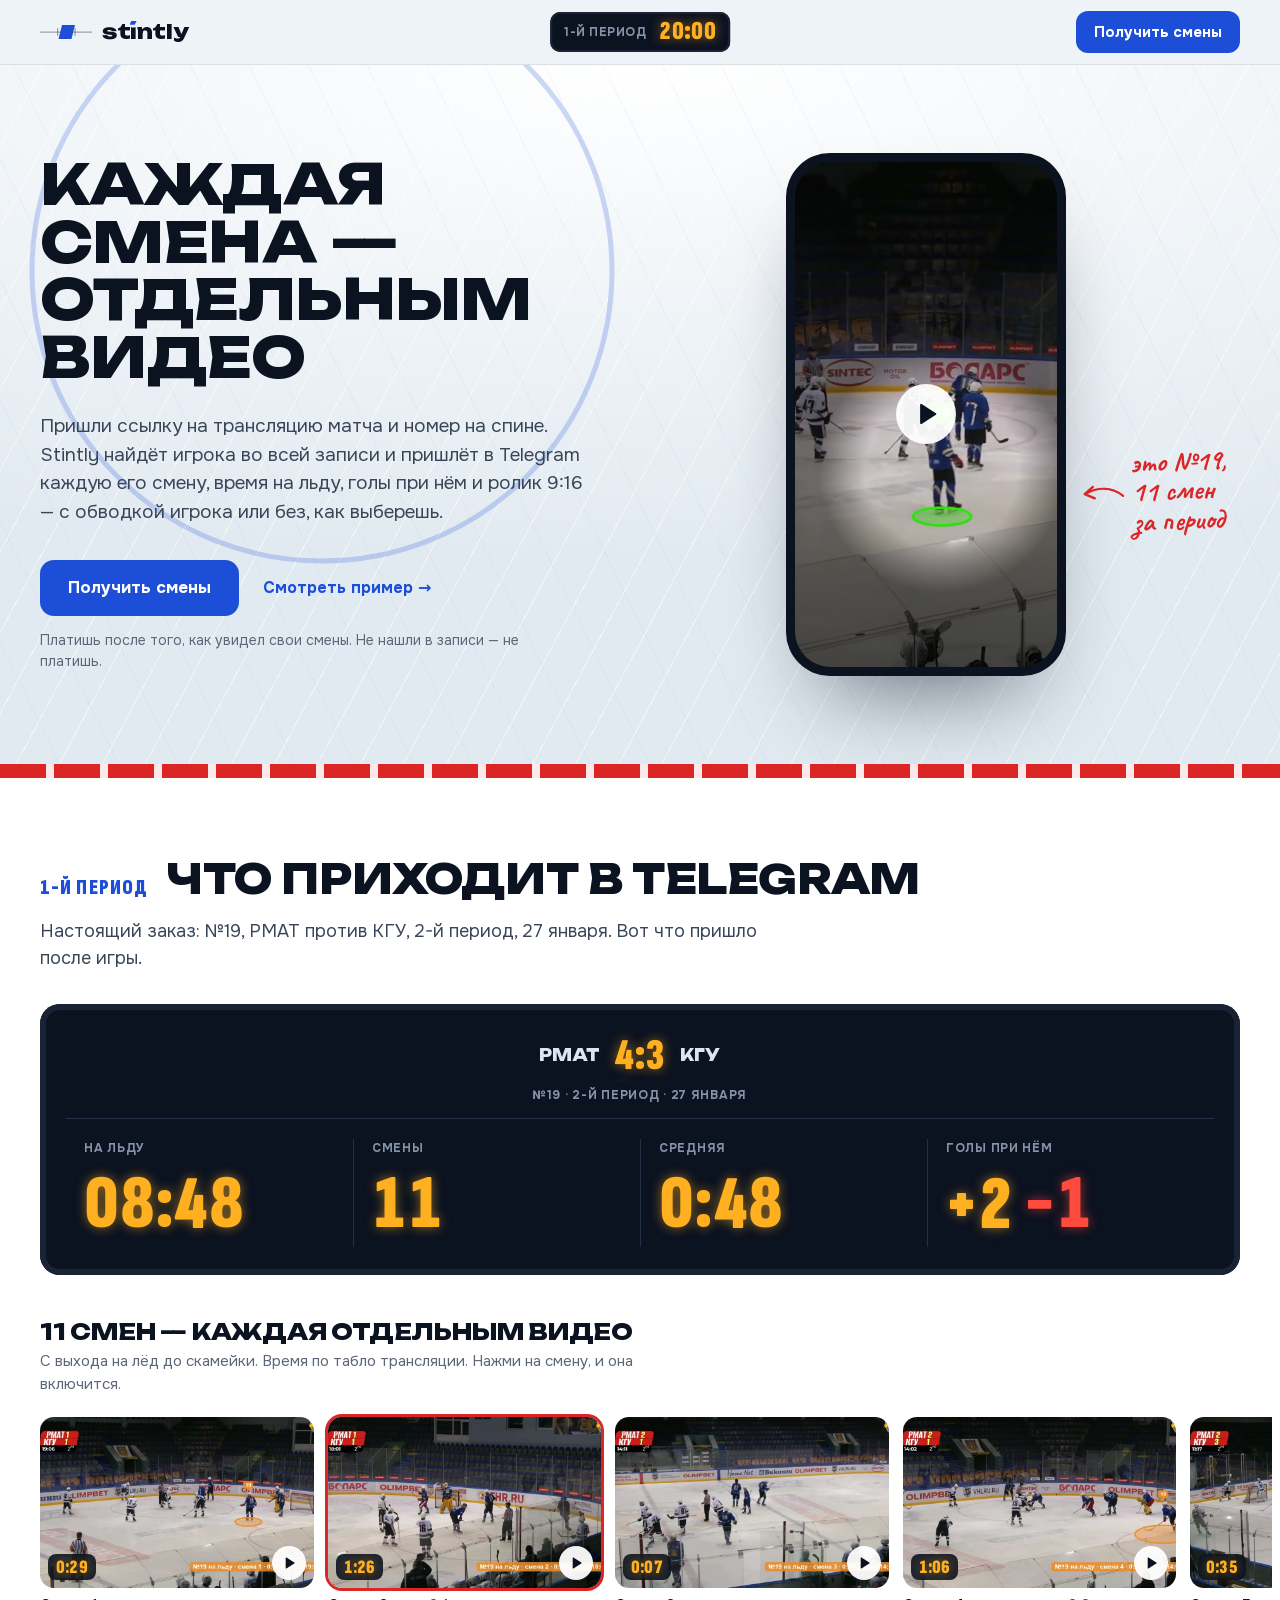
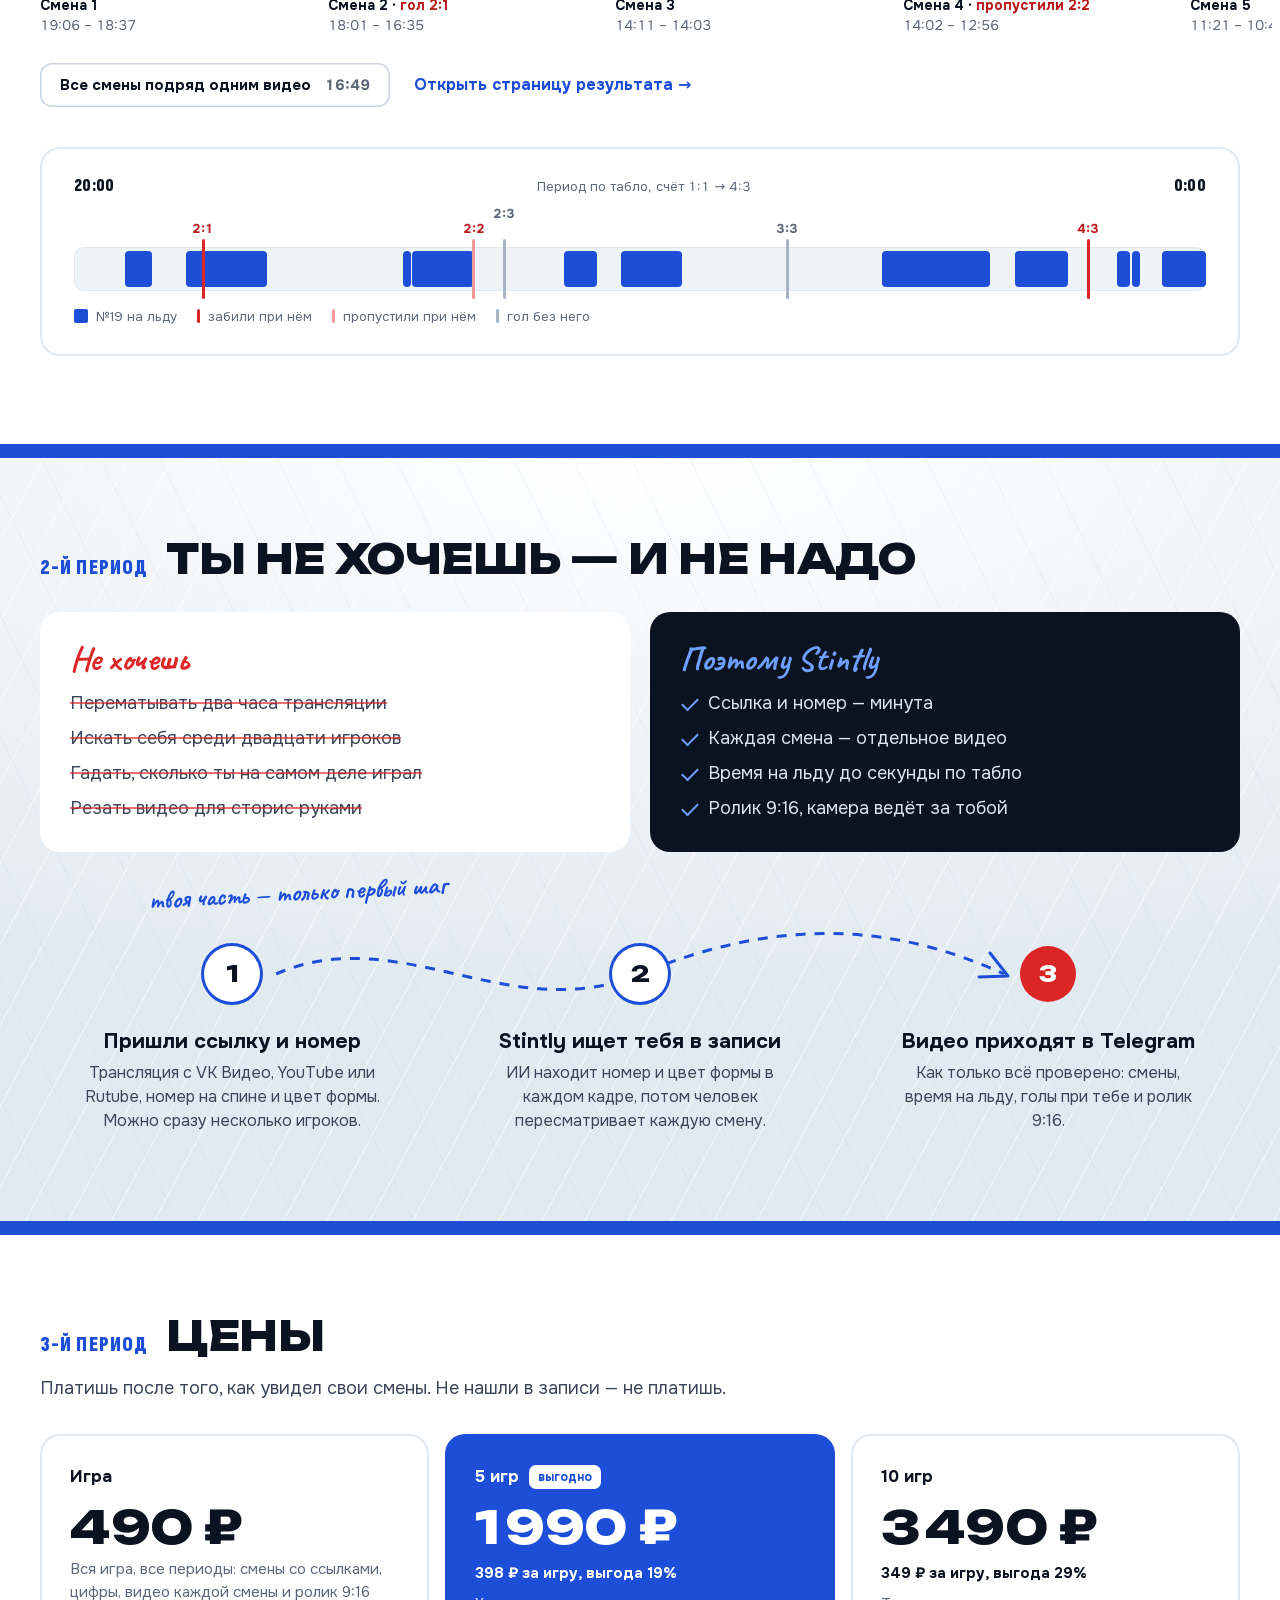
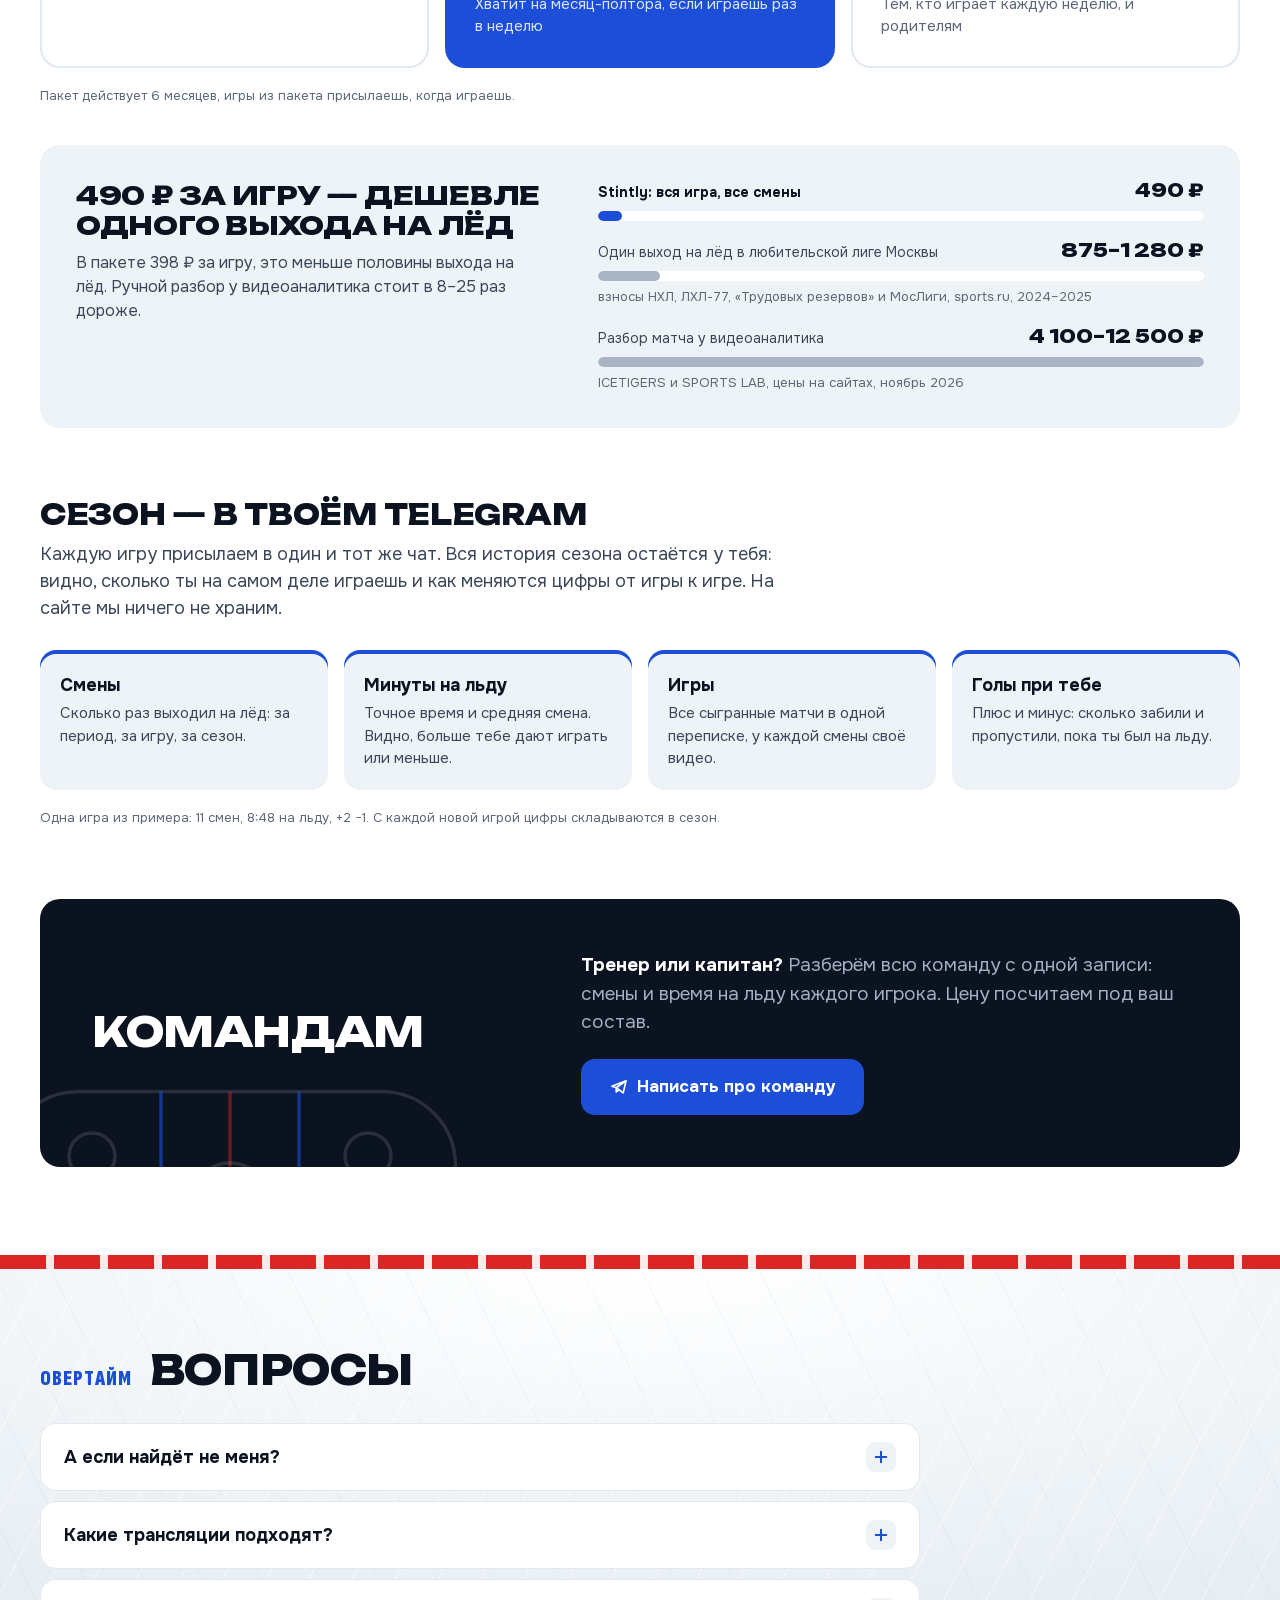
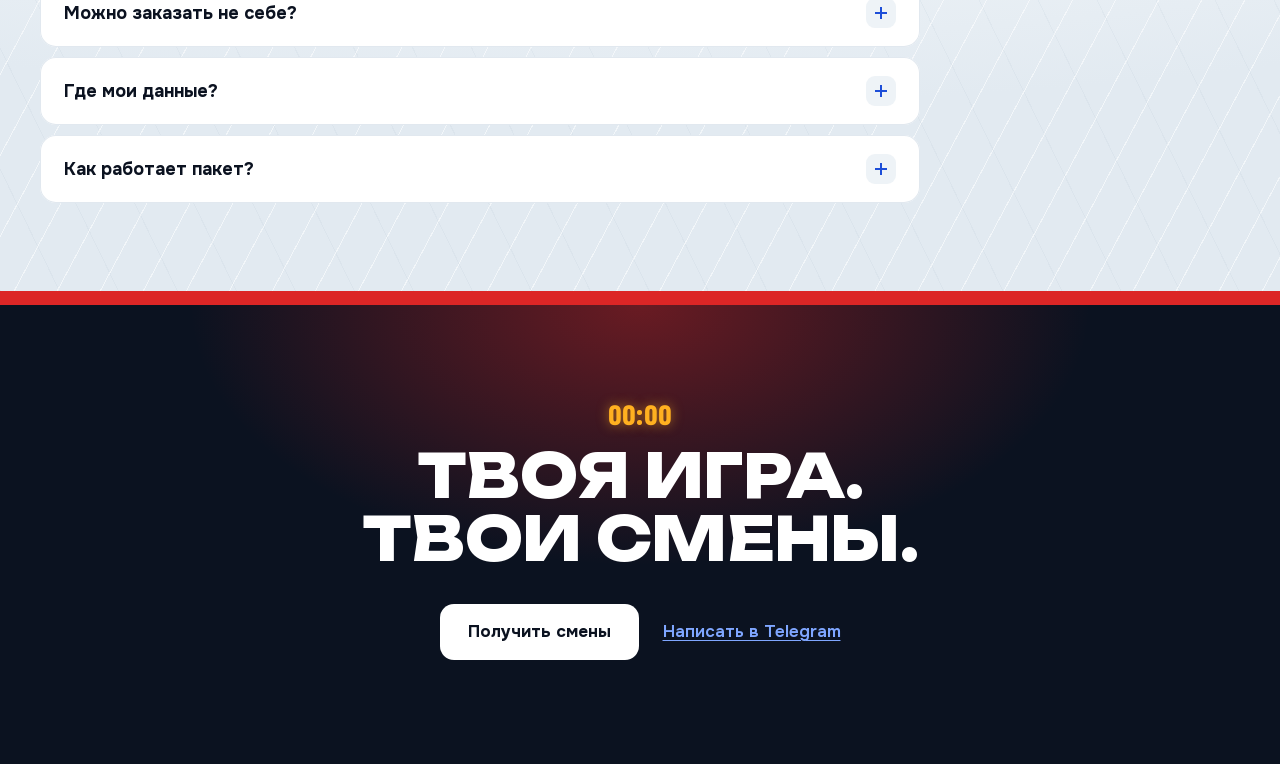
==== commit b7d31c47: "Логотип v2 (засечки периодов, плашка вместо точки над «i»), значки, картинка ссылки; «Сезон — в Tele" ====
--- a/index.html
+++ b/index.html
@@ -16,14 +16,14 @@
 <meta property="og:site_name" content="Stintly">
 <meta property="og:title" content="Каждая смена игрока отдельным видео — Stintly">
 <meta property="og:description" content="Пришли ссылку на игру и номер. Как всё будет готово — в Telegram каждая смена, время на льду и ролик.">
-<meta property="og:image" content="https://uistelmakh.github.io/skaut/assets/og-stintly-v3.png">
+<meta property="og:image" content="https://uistelmakh.github.io/skaut/assets/og-stintly-v4.png">
 <meta property="og:image:width" content="1200">
 <meta property="og:image:height" content="630">
 <meta property="og:locale" content="ru_RU">
 <meta name="twitter:card" content="summary_large_image">
 <meta name="twitter:title" content="Каждая смена игрока отдельным видео — Stintly">
 <meta name="twitter:description" content="Пришли ссылку на игру и номер. Как всё будет готово — в Telegram каждая смена, время на льду и ролик.">
-<meta name="twitter:image" content="https://uistelmakh.github.io/skaut/assets/og-stintly-v3.png">
+<meta name="twitter:image" content="https://uistelmakh.github.io/skaut/assets/og-stintly-v4.png">
 <link rel="icon" href="assets/mark.svg" type="image/svg+xml">
 <link rel="icon" href="assets/favicon.png" type="image/png" sizes="64x64">
 <link rel="apple-touch-icon" href="assets/apple-touch-icon.png">
@@ -35,7 +35,7 @@
 <link rel="preconnect" href="https://fonts.googleapis.com">
 <link rel="preconnect" href="https://fonts.gstatic.com" crossorigin>
 <link rel="stylesheet" href="https://fonts.googleapis.com/css2?family=Caveat:wght@700&amp;subset=cyrillic&amp;display=swap">
-<link rel="stylesheet" href="assets/app.css?v=20261122d">
+<link rel="stylesheet" href="assets/app.css?v=20261122e">
 </head>
 <body>
 <a class="skip" href="#view">К содержимому</a>
@@ -44,8 +44,8 @@
 <header class="top" id="top">
   <div class="wrap top-in">
     <a class="logo" href="#/" aria-label="Stintly, на главную">
-      <svg class="logo-mark" viewBox="0 0 76 40" aria-hidden="true"><rect class="lm-line" x="0" y="19" width="76" height="2.5"/><path class="lm-stint" d="M26 6 H58 L50 34 H18 Z"/></svg>
-      <span class="logo-word" aria-hidden="true">stintly</span>
+      <svg class="logo-mark" viewBox="0 0 104 40" aria-hidden="true"><rect class="lm-line" x="0" y="19" width="104" height="2.5"/><rect class="lm-line" x="34" y="12" width="2.5" height="16"/><rect class="lm-line" x="69" y="12" width="2.5" height="16"/><path class="lm-stint" d="M44 6 H70 L63 34 H37 Z"/></svg>
+      <span class="logo-word" aria-hidden="true">st<span class="lw-i">ı<b></b></span>ntly</span>
     </a>
     <nav class="top-nav" aria-label="Разделы">
       <a href="#/result" data-nav="result">Пример</a>
@@ -97,11 +97,11 @@
 <div class="toast" id="toast" role="status" aria-live="polite"></div>
 
 <!-- ?v=… — версия файлов: браузер не берёт старые из кэша. Менять при каждой выкладке (и ASSET_V в app.js) -->
-<script src="assets/config.js?v=20261122d"></script>
-<script src="data/order.js?v=20261122d"></script>
-<script src="assets/store.js?v=20261122d"></script>
-<script src="assets/gpu.js?v=20261122d"></script>
+<script src="assets/config.js?v=20261122e"></script>
+<script src="data/order.js?v=20261122e"></script>
+<script src="assets/store.js?v=20261122e"></script>
+<script src="assets/gpu.js?v=20261122e"></script>
 <!-- Админка (assets/admin.js, admin.css, data/admin_demo.js) грузится только по адресу админки: клиенту она не нужна -->
-<script src="assets/app.js?v=20261122d"></script>
+<script src="assets/app.js?v=20261122e"></script>
 </body>
 </html>
--- a/assets/app.css
+++ b/assets/app.css
@@ -131,10 +131,14 @@
 .top { position: sticky; top: 0; z-index: 30; background: rgba(238, 243, 247, .88); backdrop-filter: saturate(160%) blur(14px); -webkit-backdrop-filter: saturate(160%) blur(14px); border-bottom: 1px solid var(--hair); }
 .top-in { position: relative; display: flex; align-items: center; justify-content: space-between; gap: 16px; height: 64px; }
 .logo { display: inline-flex; align-items: center; gap: 10px; min-height: 44px; color: var(--ink); white-space: nowrap; }
-.logo-mark { width: 36px; height: 19px; flex: none; }
+.logo-mark { width: 46px; height: 18px; flex: none; }   /* v2: линия периода с засечками трёх периодов + смена */
 .lm-line { fill: var(--ink); fill-opacity: .35; }
 .lm-stint { fill: var(--blue); }
 .logo-word { font: 800 19px/1 var(--head); letter-spacing: -.02em; }
+/* точка над «i» — синяя плашка-смена (знак и слово говорят одно); буква без точки — U+0131 */
+.lw-i { position: relative; display: inline-block; }
+.lw-i b { position: absolute; left: 50%; top: -.06em; width: .36em; height: .2em; margin-left: -.2em; background: var(--blue); clip-path: polygon(28% 0, 100% 0, 72% 100%, 0 100%); }
+.logo--light .lw-i b { background: #3B6BFF; }
 .logo--light { color: #fff; }
 .logo--light .lm-line { fill: #fff; fill-opacity: .45; }
 .top-nav { display: none; }
@@ -355,7 +359,6 @@
 .siren-lead { max-width: 620px; margin-top: 18px; font-size: 17px; line-height: 1.5; color: var(--on-night-2); }
 .siren .cta-row { justify-content: center; margin-top: 30px; }
 .siren .link, .siren .more { color: var(--blue-on-dark); }
-.siren-how { order: 5; margin-top: 10px; }
 
 /* ================= Результат ================= */
 .r-hero { padding: 32px 0 36px; }
@@ -632,7 +635,7 @@
 .gate-card h1 { margin-bottom: 8px; }
 .gate-card label { font-size: 15px; font-weight: 700; }
 .gate-card .link { justify-self: center; margin-top: 4px; }
-.gate-mark { width: 60px; height: 32px; }
+.gate-mark { width: 78px; height: 30px; }
 .input { width: 100%; height: 56px; padding: 0 16px; border: 1.5px solid var(--line-2); border-radius: 12px; background: #fff; color: var(--ink); font: 400 17px var(--text); outline: none; transition: border-color .15s, box-shadow .15s; }
 .input:focus { border-color: var(--blue); box-shadow: 0 0 0 4px rgba(29, 78, 216, .18); }
 .input.bad { border-color: var(--bad); }
@@ -677,7 +680,7 @@
   :root { --gut: 32px; --dock-h: 0px; }
   .dock { display: none; }
   .toast { bottom: 32px; }
-  .logo-mark { width: 40px; height: 21px; }
+  .logo-mark { width: 52px; height: 20px; }
   .logo-word { font-size: 20px; }
 
   .d3 { font-size: 24px; }
@@ -755,12 +758,12 @@
   .r-stats .sb { margin-top: 36px; }
   .band { padding: 72px 0; }
   .tile { padding: 32px; }
-  .r-grid { grid-template-columns: minmax(0, 1fr) 340px; gap: 16px; align-items: start; }
+  .r-grid { grid-template-columns: minmax(0, 1fr) 340px; gap: 16px; align-items: stretch; }   /* шкала и ролик одной высоты: без пустоты под шкалой */
   .r-side { position: sticky; top: 88px; justify-items: start; }
   .r-side .phone { justify-self: center; width: 240px; padding: 8px; border-radius: 38px; }
   .r-side .phone .reel { border-radius: 30px; }
-  .picked { grid-template-columns: minmax(0, 1.2fr) minmax(0, 1fr); align-items: end; gap: 24px; }
-  .picked-info { flex-direction: column; align-items: flex-start; gap: 16px; }
+  .picked { gap: 18px; }   /* кадр выбранной смены во всю ширину: блок шкалы одной высоты с роликом, без пустоты */
+  .picked-info { align-items: flex-end; }
   .picked-info h3 { font-size: 26px; }
   .picked-sec { font-size: 60px; }
 
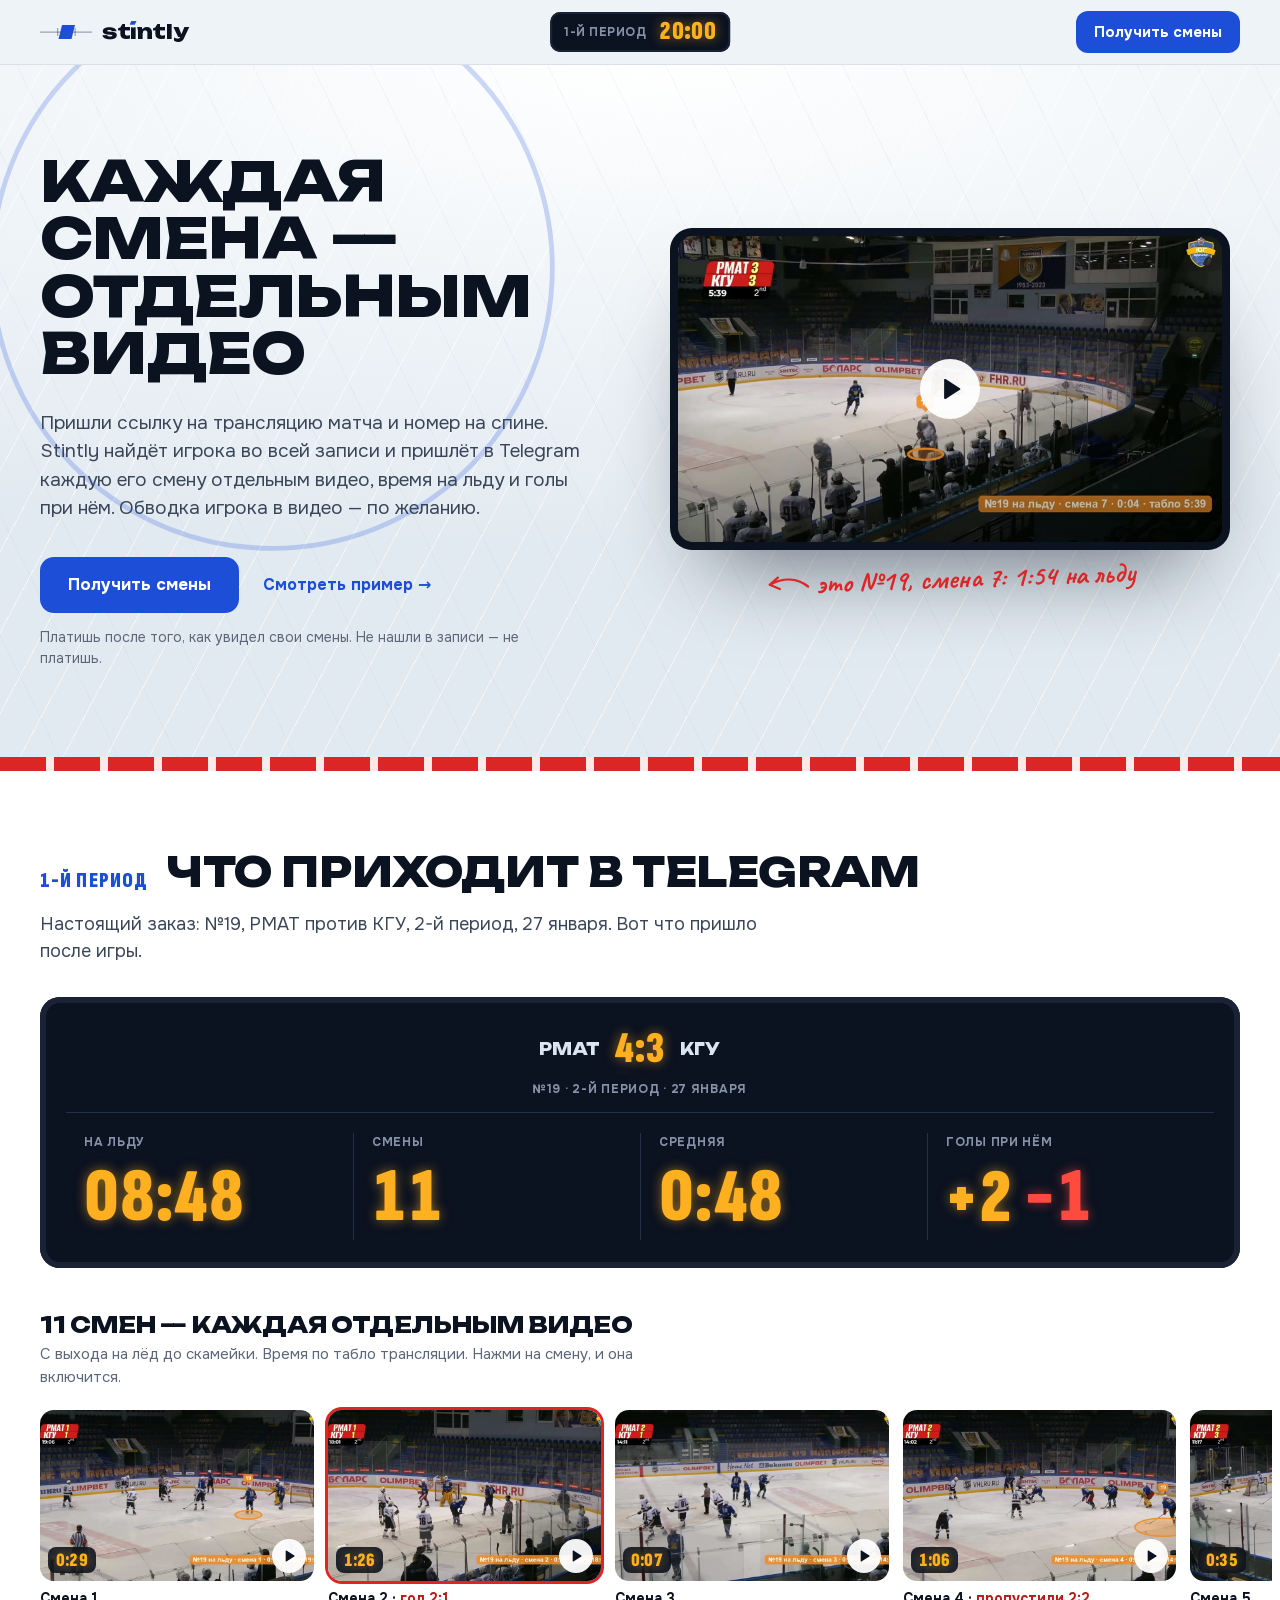
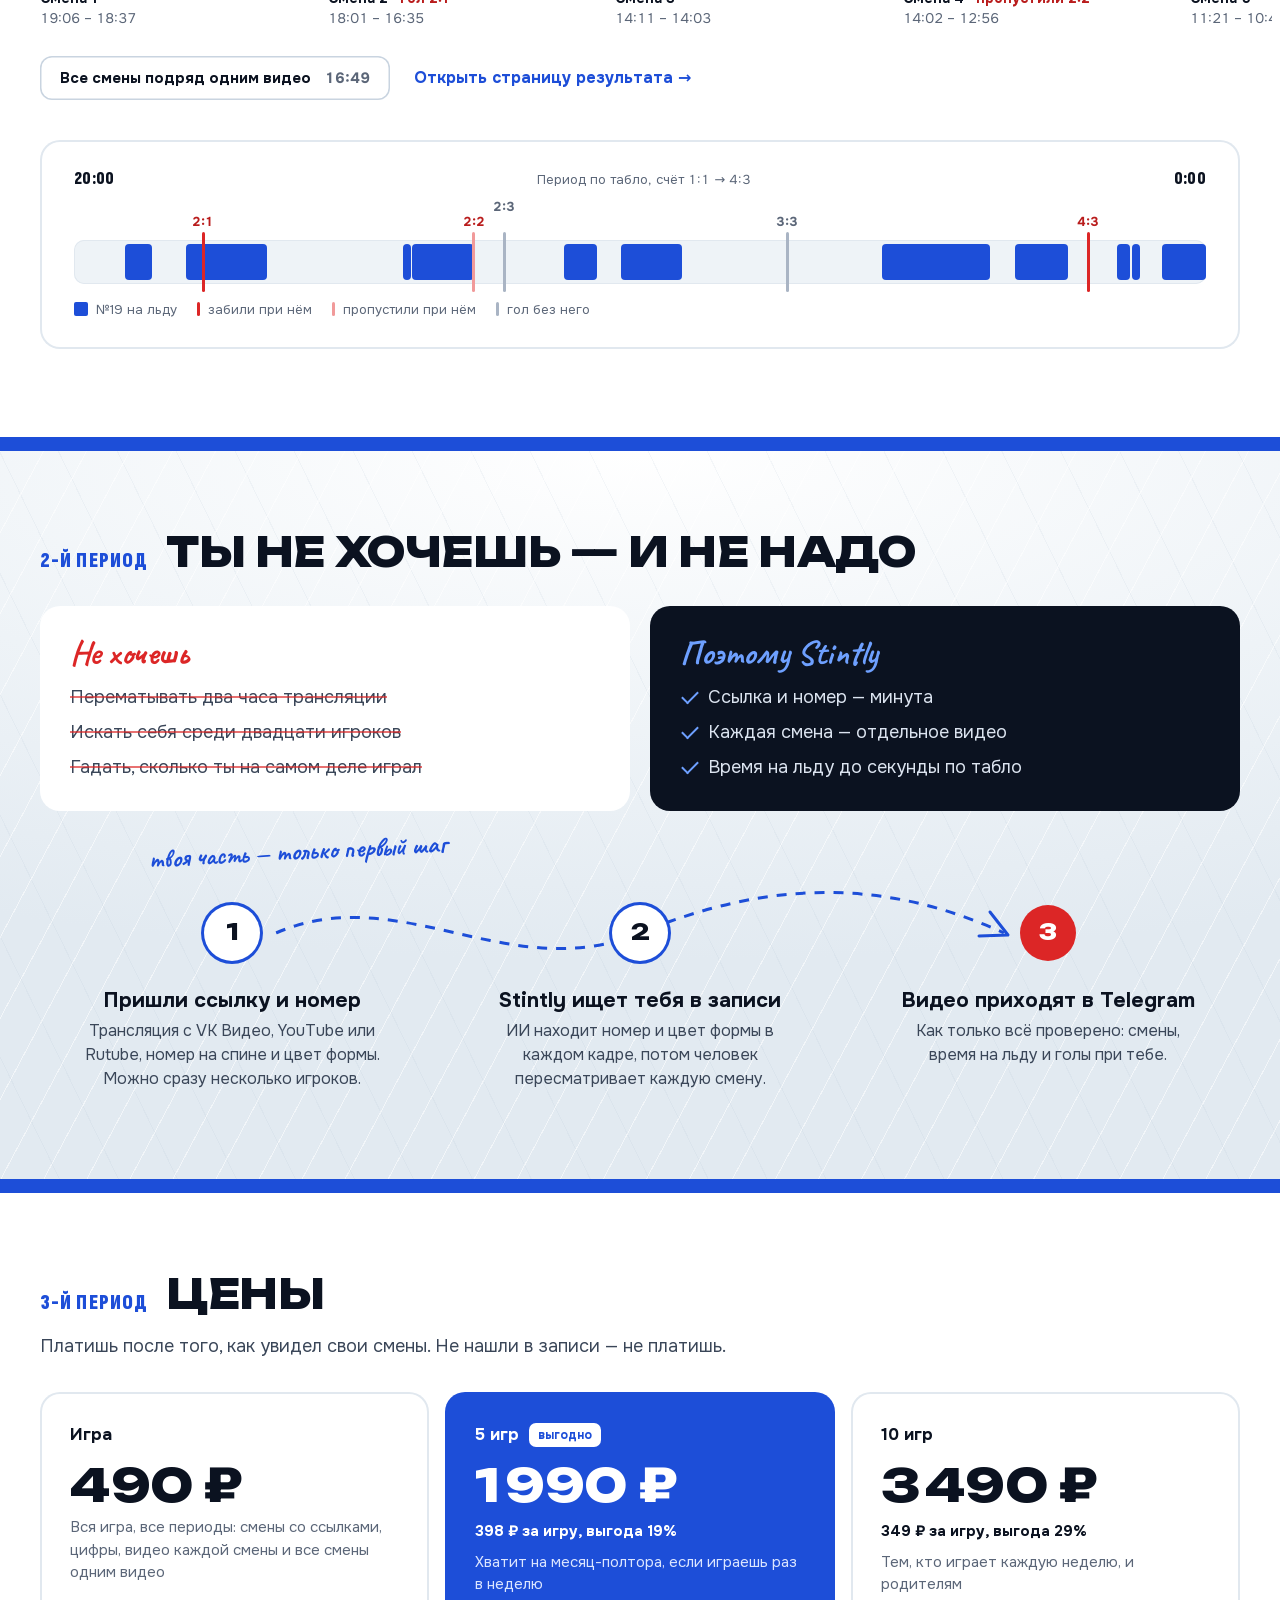
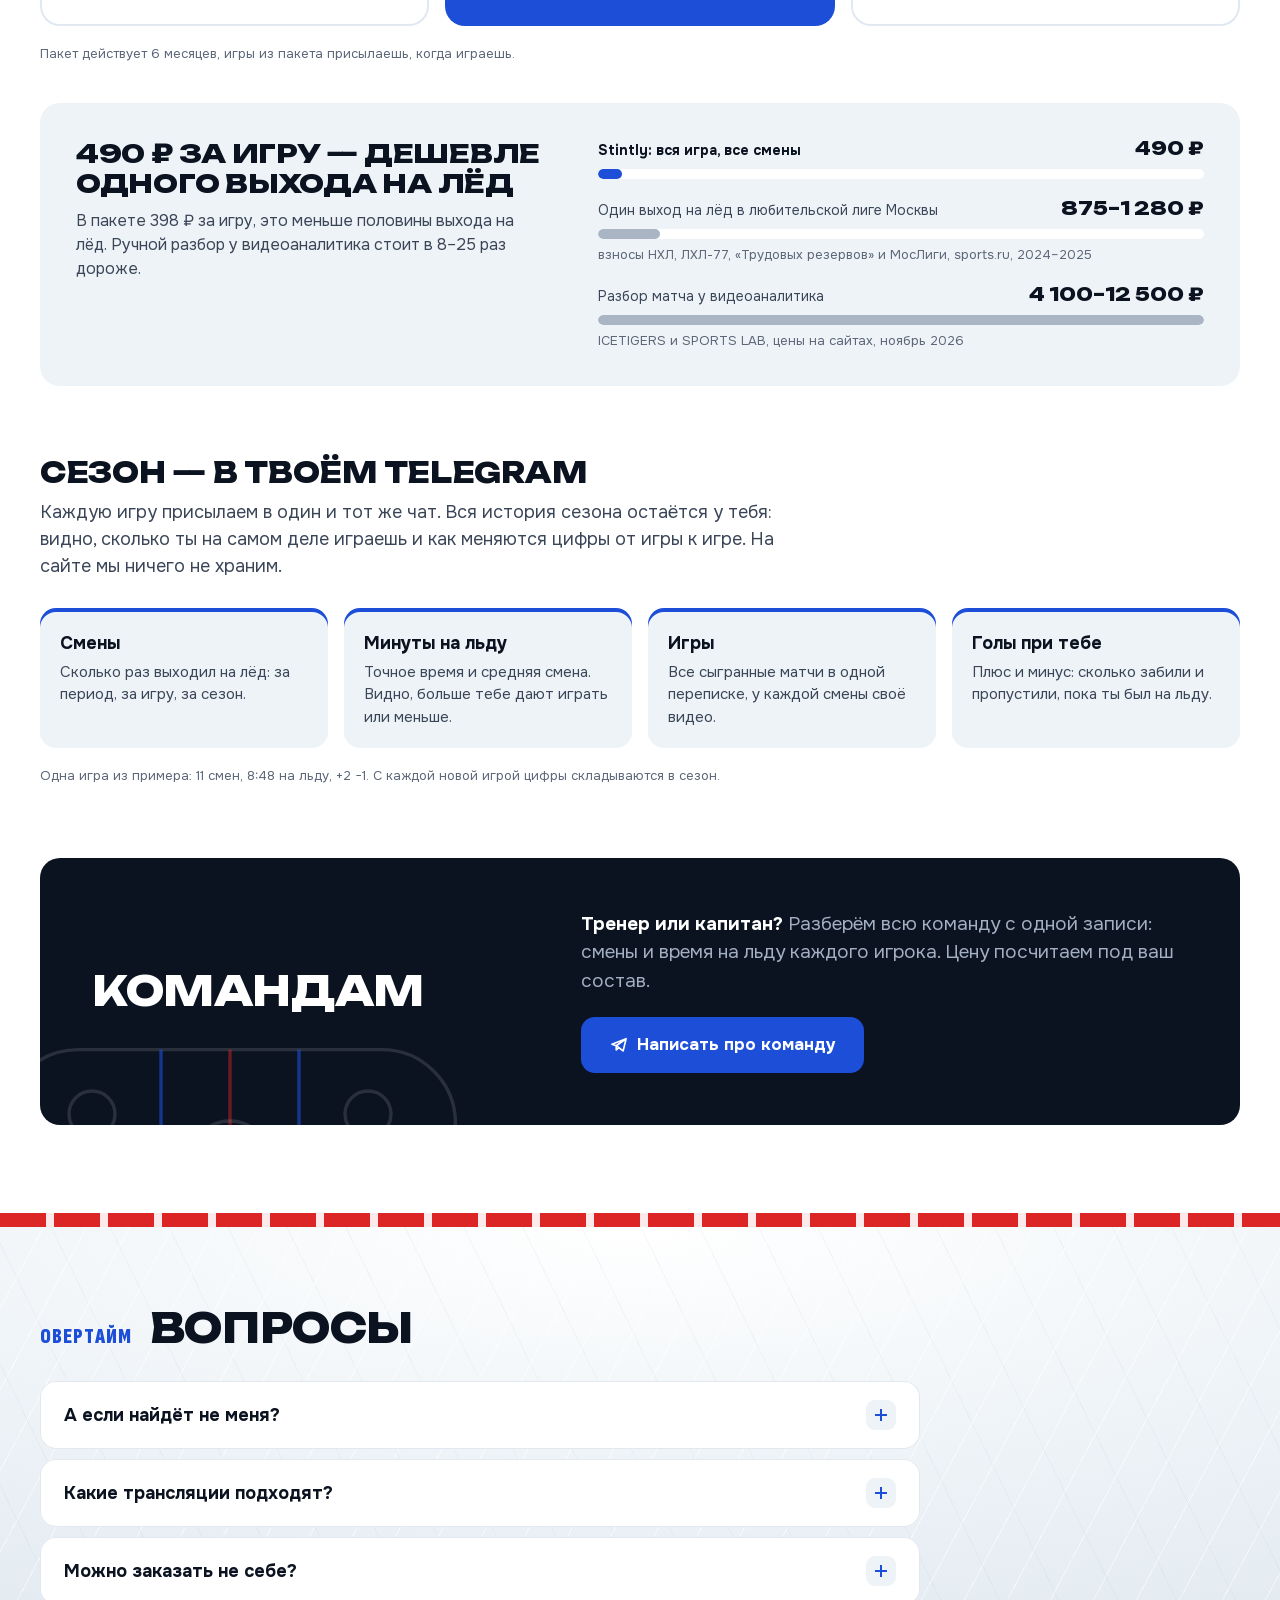
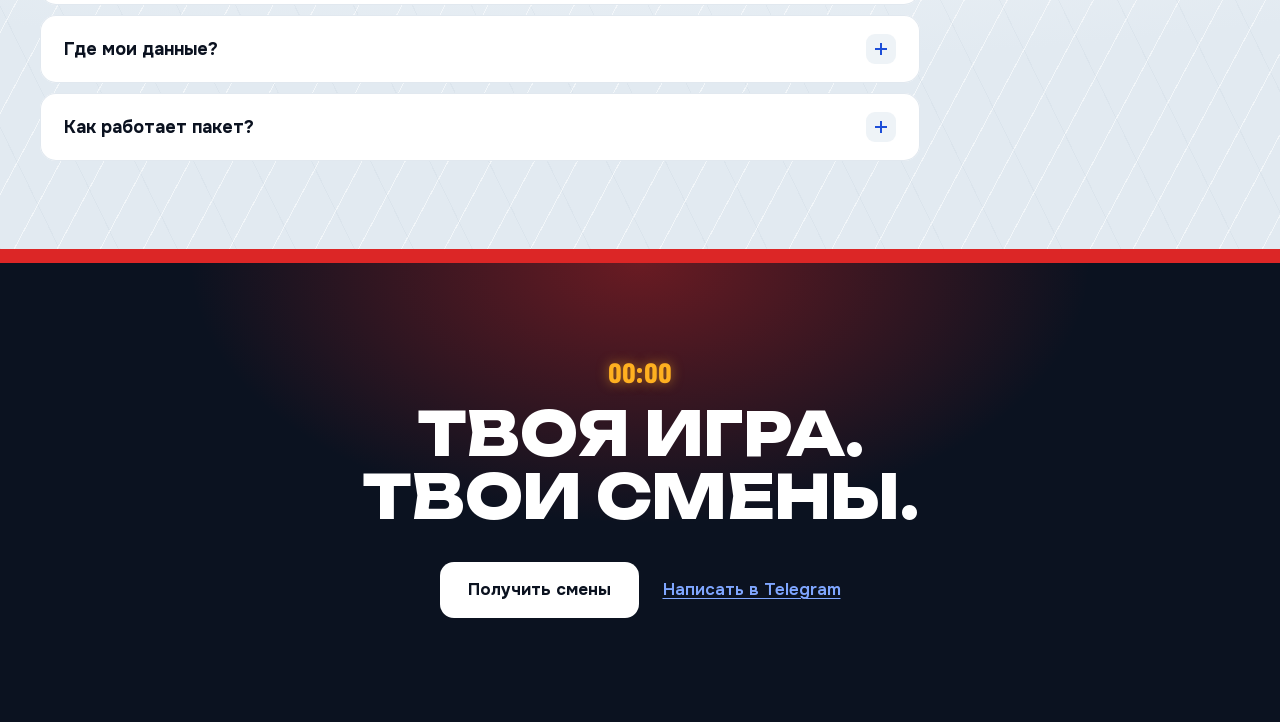
==== commit 56ddd8a7: "Без ролика 9:16: на первом экране видео смены Co-Authored-By: Claude Opus 5.5 <noreply@anthropic.com" ====
--- a/index.html
+++ b/index.html
@@ -9,20 +9,20 @@
 <meta name="mobile-web-app-capable" content="yes">
 <meta name="apple-mobile-web-app-status-bar-style" content="default">
 <title>Stintly — каждая смена отдельным видео</title>
-<meta name="description" content="Пришли ссылку на трансляцию и номер. Как всё будет готово, пришлём каждую твою смену, время на льду и ролик.">
+<meta name="description" content="Пришли ссылку на трансляцию и номер. Как всё будет готово, пришлём каждую твою смену отдельным видео и время на льду.">
 <!-- Карточка ссылки в Telegram и соцсетях. При выкладке на домен замени адреса картинок на полные (https://домен/assets/og.png): Telegram не берёт относительные. -->
 <meta property="og:url" content="https://uistelmakh.github.io/skaut/">
 <meta property="og:type" content="website">
 <meta property="og:site_name" content="Stintly">
 <meta property="og:title" content="Каждая смена игрока отдельным видео — Stintly">
-<meta property="og:description" content="Пришли ссылку на игру и номер. Как всё будет готово — в Telegram каждая смена, время на льду и ролик.">
+<meta property="og:description" content="Пришли ссылку на игру и номер. Как всё будет готово — в Telegram каждая смена отдельным видео и время на льду.">
 <meta property="og:image" content="https://uistelmakh.github.io/skaut/assets/og-stintly-v4.png">
 <meta property="og:image:width" content="1200">
 <meta property="og:image:height" content="630">
 <meta property="og:locale" content="ru_RU">
 <meta name="twitter:card" content="summary_large_image">
 <meta name="twitter:title" content="Каждая смена игрока отдельным видео — Stintly">
-<meta name="twitter:description" content="Пришли ссылку на игру и номер. Как всё будет готово — в Telegram каждая смена, время на льду и ролик.">
+<meta name="twitter:description" content="Пришли ссылку на игру и номер. Как всё будет готово — в Telegram каждая смена отдельным видео и время на льду.">
 <meta name="twitter:image" content="https://uistelmakh.github.io/skaut/assets/og-stintly-v4.png">
 <link rel="icon" href="assets/mark.svg" type="image/svg+xml">
 <link rel="icon" href="assets/favicon.png" type="image/png" sizes="64x64">
@@ -35,7 +35,7 @@
 <link rel="preconnect" href="https://fonts.googleapis.com">
 <link rel="preconnect" href="https://fonts.gstatic.com" crossorigin>
 <link rel="stylesheet" href="https://fonts.googleapis.com/css2?family=Caveat:wght@700&amp;subset=cyrillic&amp;display=swap">
-<link rel="stylesheet" href="assets/app.css?v=20261122e">
+<link rel="stylesheet" href="assets/app.css?v=20261128c">
 </head>
 <body>
 <a class="skip" href="#view">К содержимому</a>
@@ -64,7 +64,7 @@
 <noscript>
   <div class="noscript">
     <h1>Stintly</h1>
-    <p>Все твои смены из трансляции хоккейной игры: каждая смена ссылкой, время на льду и ролик. Пришли ссылку на игру и номер.</p>
+    <p>Все твои смены из трансляции хоккейной игры: каждая смена ссылкой и видео, время на льду. Пришли ссылку на игру и номер.</p>
     <p>Страница работает на JavaScript. Включи его в браузере или сразу <a href="https://t.me/sergeistelmakh">напиши в Telegram @sergeistelmakh</a>.</p>
   </div>
 </noscript>
@@ -97,11 +97,11 @@
 <div class="toast" id="toast" role="status" aria-live="polite"></div>
 
 <!-- ?v=… — версия файлов: браузер не берёт старые из кэша. Менять при каждой выкладке (и ASSET_V в app.js) -->
-<script src="assets/config.js?v=20261122e"></script>
-<script src="data/order.js?v=20261122e"></script>
-<script src="assets/store.js?v=20261122e"></script>
-<script src="assets/gpu.js?v=20261122e"></script>
+<script src="assets/config.js?v=20261128c"></script>
+<script src="data/order.js?v=20261128c"></script>
+<script src="assets/store.js?v=20261128c"></script>
+<script src="assets/gpu.js?v=20261128c"></script>
 <!-- Админка (assets/admin.js, admin.css, data/admin_demo.js) грузится только по адресу админки: клиенту она не нужна -->
-<script src="assets/app.js?v=20261122e"></script>
+<script src="assets/app.js?v=20261128c"></script>
 </body>
 </html>
--- a/assets/app.css
+++ b/assets/app.css
@@ -199,6 +199,9 @@
 .reel-play svg { width: 22px; height: 22px; fill: var(--ink); margin-left: 4px; }
 .reel-play:focus-visible { outline-offset: -8px; }
 .reel.playing .reel-play { opacity: 0; pointer-events: none; }
+.screen { width: min(100%, 560px); padding: 8px; border-radius: 22px; background: var(--night); box-shadow: 0 50px 90px -40px rgba(11, 18, 32, .6); }
+.reel--wide { aspect-ratio: 16 / 9; border-radius: 15px; }
+.r-side-txt { margin: 10px 0 16px; color: var(--on-night-2); line-height: 1.5; }
 
 /* секция-период: белый борт или лёд, сверху подпись периода цифрами табло и заголовок */
 .per { padding: 56px 0 64px; background-color: var(--board); }
@@ -523,6 +526,9 @@
 .o2-trust { gap: 8px; padding-top: 20px; border-top: 1px solid var(--line); }
 .o2-trustline { font-size: 13px; line-height: 1.5; color: var(--ink); }
 .o2-legal { font-size: 13px; line-height: 1.5; color: var(--ink-3); }
+.o2-agree { display: flex; gap: 10px; align-items: flex-start; font-size: 14px; line-height: 1.45; color: var(--ink); cursor: pointer; }
+.o2-agree input { flex: none; width: 20px; height: 20px; margin: 1px 0 0; accent-color: var(--accent, #1F46C7); cursor: pointer; }
+.o2-agree input.bad { outline: 2px solid var(--bad); outline-offset: 2px; }
 .o2-pfoot { display: none; }
 .o2-go { width: 100%; }
 /* кнопка отправки на телефоне: прибита к низу, светлый лёд */
@@ -628,6 +634,8 @@
 .doc ul { margin: 12px 0 0; padding-left: 20px; display: grid; gap: 8px; color: var(--ink-2); }
 .doc li i { font-style: normal; color: #8A5A00; }
 .doc > .cap { margin-top: 36px; }
+.doc-ed { margin-top: 14px; font-size: 13px; color: var(--ink-3); }
+.doc li { overflow-wrap: anywhere; }
 
 /* ================= Вход для оператора ================= */
 .gate { min-height: 72vh; display: grid; place-items: center; }
@@ -809,3 +817,14 @@
   *, *::before, *::after { animation-duration: .01ms !important; animation-delay: 0s !important; animation-iteration-count: 1 !important; transition-duration: .01ms !important; transition-delay: 0s !important; }
   html { scroll-behavior: auto; }
 }
+
+/* Первый экран с видео смены 16:9 вместо ролика 9:16 (28.11.2026): подпись под видео, колонки поровну */
+.hero-media:has(.screen) { flex-direction: column; align-items: stretch; }
+.hero-media:has(.screen) .hero-note { width: auto; margin: 0; flex-direction: row; justify-content: center; align-items: center; gap: 6px; }
+.screen { width: 100%; max-width: 560px; margin: 0 auto; }
+@media (min-width: 900px) {
+  .hero-in:has(.screen) { grid-template-columns: minmax(0, 1fr) minmax(0, 1fr); }
+}
+/* Блок «Все смены одним файлом» вместо ролика: прижат кверху, кнопки обычной высоты */
+.r-side:has(.r-side-txt) { align-content: start; align-self: start; }
+.r-side:has(.r-side-txt) .r-side-txt { margin: 0; }
